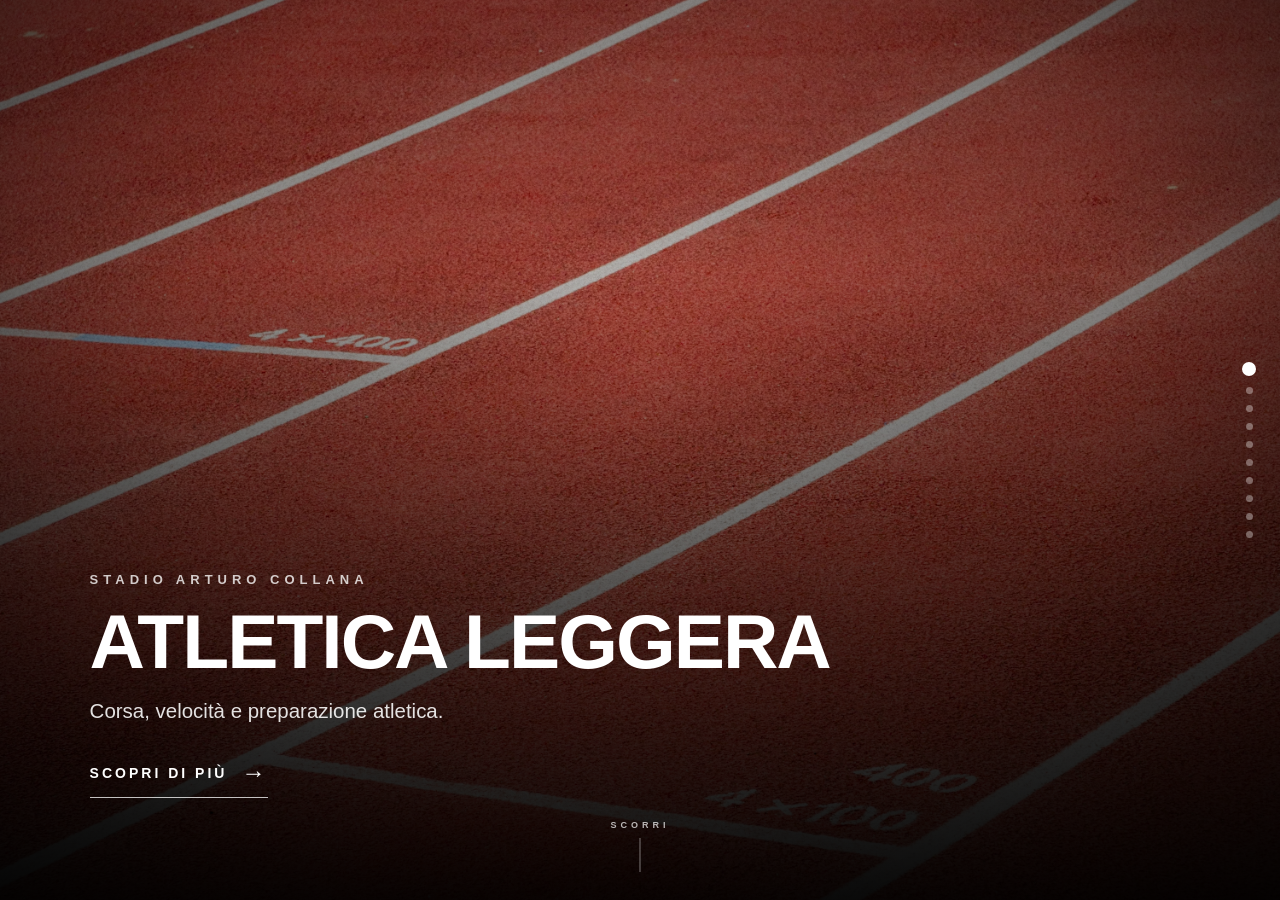
==== index.html @ 3fea7fca "Inserimento Corsi Arti Marziali" ====
<!DOCTYPE html>
<html lang="it">

<head>
    <meta charset="UTF-8">

    <meta name="viewport"
          content="width=device-width, initial-scale=1.0, viewport-fit=cover">

    <meta name="theme-color" content="#000000">

    <title>Stadio Arturo Collana — Attività Sportive</title>

    <link rel="stylesheet" href="style.css">
</head>

<body>

<main id="sports-container">

    <!-- =====================================================
         ATLETICA
         ===================================================== -->

    <section class="sport-section active" data-section="0">

        <div class="sport-bg atletica-bg"></div>
        <div class="overlay"></div>

        <div class="sport-content">

            <span class="eyebrow">
                STADIO ARTURO COLLANA
            </span>

            <h1>Atletica Leggera</h1>

            <p>
                Corsa, velocità e preparazione atletica.
            </p>

            <button class="discover-btn"
                    data-sport="atletica">
                Scopri di più
            </button>

        </div>

    </section>


    <!-- =====================================================
         TAEKWONDO
         ===================================================== -->

    <section class="sport-section" data-section="1">

        <div class="sport-bg taekwondo-bg"></div>
        <div class="overlay"></div>

        <div class="sport-content">

            <span class="eyebrow">
                STADIO ARTURO COLLANA
            </span>

            <h1>Taekwondo</h1>

            <p>
                Tecnica, disciplina e arti marziali olimpiche.
            </p>

            <button class="discover-btn"
                    data-sport="taekwondo">
                Scopri di più
            </button>

        </div>

    </section>


    <!-- =====================================================
         ARTI MARZIALI
         ===================================================== -->

    <section class="sport-section" data-section="2">

        <div class="sport-bg arti-bg"></div>
        <div class="overlay"></div>

        <div class="sport-content">

            <span class="eyebrow">
                STADIO ARTURO COLLANA
            </span>

            <h1>Arti Marziali</h1>

            <p>
                Ju Jutsu, Aikido, BJJ, Grappling, Baby Gym, Judo e Karate.
            </p>

            <button class="discover-btn"
                    data-sport="arti">
                Scopri di più
            </button>

        </div>

    </section>


    <!-- =====================================================
         KICKBOXING
         ===================================================== -->

    <section class="sport-section" data-section="3">

        <div class="sport-bg kickboxing-bg"></div>
        <div class="overlay"></div>

        <div class="sport-content">

            <span class="eyebrow">
                STADIO ARTURO COLLANA
            </span>

            <h1>Kickboxing</h1>

            <p>
                Tecnica, combattimento e preparazione.
            </p>

            <button class="discover-btn"
                    data-sport="kickboxing">
                Scopri di più
            </button>

        </div>

    </section>


    <!-- =====================================================
         MMA
         ===================================================== -->

    <section class="sport-section" data-section="4">

        <div class="sport-bg mma-bg"></div>
        <div class="overlay"></div>

        <div class="sport-content">

            <span class="eyebrow">
                STADIO ARTURO COLLANA
            </span>

            <h1>MMA</h1>

            <p>
                Mixed Martial Arts per cadetti, amatori e agonisti.
            </p>

            <button class="discover-btn"
                    data-sport="mma">
                Scopri di più
            </button>

        </div>

    </section>


    <!-- =====================================================
         PUGILATO
         ===================================================== -->

    <section class="sport-section" data-section="5">

        <div class="sport-bg pugilato-bg"></div>
        <div class="overlay"></div>

        <div class="sport-content">

            <span class="eyebrow">
                STADIO ARTURO COLLANA
            </span>

            <h1>Pugilato</h1>

            <p>
                Allenamento, tecnica e preparazione al combattimento.
            </p>

            <button class="discover-btn"
                    data-sport="pugilato">
                Scopri di più
            </button>

        </div>

    </section>


    <!-- =====================================================
         GINNASTICA
         ===================================================== -->

    <section class="sport-section" data-section="6">

        <div class="sport-bg ginnastica-bg"></div>
        <div class="overlay"></div>

        <div class="sport-content">

            <span class="eyebrow">
                STADIO ARTURO COLLANA
            </span>

            <h1>Ginnastica &amp; Acrobatica</h1>

            <p>
                Artistica, aerea, trampolino, acrobatica e posturale.
            </p>

            <button class="discover-btn"
                    data-sport="ginnastica">
                Scopri di più
            </button>

        </div>

    </section>


    <!-- =====================================================
         TENNISTAVOLO
         ===================================================== -->

    <section class="sport-section" data-section="7">

        <div class="sport-bg tennistavolo-bg"></div>
        <div class="overlay"></div>

        <div class="sport-content">

            <span class="eyebrow">
                STADIO ARTURO COLLANA
            </span>

            <h1>Tennistavolo</h1>

            <p>
                Attività per ragazzi, amatori e veterani.
            </p>

            <button class="discover-btn"
                    data-sport="tennistavolo">
                Scopri di più
            </button>

        </div>

    </section>


    <!-- =====================================================
         PISCINA
         ===================================================== -->

    <section class="sport-section" data-section="8">

        <div class="sport-bg piscina-bg"></div>
        <div class="overlay"></div>

        <div class="sport-content">

            <span class="eyebrow">
                STADIO ARTURO COLLANA
            </span>

            <h1>Piscina</h1>

            <p>
                Nuoto, acquagym, acquagol, pentathlon e triathlon.
            </p>

            <button class="discover-btn"
                    data-sport="piscina">
                Scopri di più
            </button>

        </div>

    </section>


    <!-- =====================================================
         DANZA
         ===================================================== -->

    <section class="sport-section" data-section="9">

        <div class="sport-bg danza-bg"></div>
        <div class="overlay"></div>

        <div class="sport-content">

            <span class="eyebrow">
                STADIO ARTURO COLLANA
            </span>

            <h1>Danza &amp; Pilates</h1>

            <p>
                Pilates, danza, balli di gruppo, caraibiche,
                tango e danza del ventre.
            </p>

            <button class="discover-btn"
                    data-sport="danza">
                Scopri di più
            </button>

        </div>

    </section>

</main>


<!-- =========================================================
     NAVIGAZIONE LATERALE
     ========================================================= -->

<nav class="dot-navigation"
     aria-label="Navigazione attività">

    <button class="nav-dot active" data-target="0"></button>
    <button class="nav-dot" data-target="1"></button>
    <button class="nav-dot" data-target="2"></button>
    <button class="nav-dot" data-target="3"></button>
    <button class="nav-dot" data-target="4"></button>
    <button class="nav-dot" data-target="5"></button>
    <button class="nav-dot" data-target="6"></button>
    <button class="nav-dot" data-target="7"></button>
    <button class="nav-dot" data-target="8"></button>
    <button class="nav-dot" data-target="9"></button>

</nav>


<!-- =========================================================
     INDICATORE SCORRIMENTO
     ========================================================= -->

<div class="scroll-hint">

    <span>SCORRI</span>

    <span class="scroll-line"></span>

</div>


<!-- =========================================================
     MODAL / PANNELLO DETTAGLI
     ========================================================= -->

<div class="details-modal"
     id="detailsModal"
     aria-hidden="true">

    <div class="details-backdrop"></div>

    <div class="details-panel">

        <button class="close-details"
                id="closeDetails"
                aria-label="Chiudi">
            ×
        </button>

        <div class="details-content"
             id="detailsContent">

        </div>

    </div>

</div>


<script src="script.js"></script>

</body>
</html>
---- style.css ----
/* =========================================================
   RESET
   ========================================================= */

* {
    margin: 0;
    padding: 0;
    box-sizing: border-box;
}

html,
body {
    width: 100%;
    height: 100%;
    background: #000;
}

body {
    overflow: hidden;

    color: #fff;

    font-family:
        Arial,
        Helvetica,
        sans-serif;
}


/* =========================================================
   CONTENITORE
   ========================================================= */

#sports-container {
    position: relative;

    width: 100%;
    height: 100vh;
    height: 100dvh;

    overflow: hidden;

    background: #000;
}


/* =========================================================
   SEZIONI
   ========================================================= */

.sport-section {
    position: absolute;

    inset: 0;

    width: 100%;
    height: 100%;

    display: flex;
    align-items: flex-end;

    overflow: hidden;

    background: #000;

    opacity: 0;
    visibility: hidden;

    transition:
        opacity 1.2s ease,
        visibility 1.2s ease;
}

.sport-section.active {
    opacity: 1;
    visibility: visible;

    z-index: 2;
}


/* =========================================================
   SFONDO
   ========================================================= */

.sport-bg {
    position: absolute;

    inset: 0;

    width: 100%;
    height: 100%;

    background-size: cover;
    background-position: center center;
    background-repeat: no-repeat;

    opacity: 0;

    filter:
        blur(18px)
        brightness(.65)
        contrast(1.12)
        saturate(.84);

    transform: scale(1.06);

    transition:
        opacity 1.2s ease,
        filter 1.2s ease,
        transform 1.2s ease;
}

.sport-section.active .sport-bg {
    opacity: 1;

    filter:
        blur(0)
        brightness(.82)
        contrast(1.12)
        saturate(.90);

    transform: scale(1);
}


/* =========================================================
   IMMAGINI
   ========================================================= */

.atletica-bg {
    background-image: url("atletica.jpg");
}

.taekwondo-bg {
    background-image: url("taekwondo.jpg");
}

.arti-bg {
    background-image: url("arti-marziale.jpg");
}

.kickboxing-bg {
    background-image: url("kickboxing.jpg");
}

.mma-bg {
    background-image: url("mma.jpg");
}

.pugilato-bg {
    background-image: url("pugilato.jpg");
}

.ginnastica-bg {
    background-image: url("ginnastica.jpg");
}

.tennistavolo-bg {
    background-image: url("tennistavolo.jpg");
}

.piscina-bg {
    background-image: url("piscina.jpg");
}

.danza-bg {
    background-image: url("danza.jpg");
}


/* =========================================================
   OVERLAY
   ========================================================= */

.overlay {
    position: absolute;

    inset: 0;

    z-index: 2;

    pointer-events: none;

    background:
        radial-gradient(
            circle at 50% 40%,
            rgba(0, 0, 0, .05) 0%,
            rgba(0, 0, 0, .30) 55%,
            rgba(0, 0, 0, .70) 100%
        ),

        linear-gradient(
            to top,
            rgba(0, 0, 0, .92) 0%,
            rgba(0, 0, 0, .55) 32%,
            rgba(0, 0, 0, .08) 70%,
            rgba(0, 0, 0, .20) 100%
        );
}


/* =========================================================
   CONTENUTO
   ========================================================= */

.sport-content {
    position: relative;

    z-index: 3;

    width: min(850px, 80%);

    margin-left: 7%;
    margin-bottom: 8%;

    opacity: 0;

    transform: translateY(35px);

    transition:
        opacity 1s ease .25s,
        transform 1s ease .25s;
}

.sport-section.active .sport-content {
    opacity: 1;

    transform: translateY(0);
}


/* =========================================================
   EYEBROW
   ========================================================= */

.eyebrow {
    display: block;

    margin-bottom: 18px;

    font-size: 13px;

    font-weight: 600;

    letter-spacing: 5px;

    color: rgba(255, 255, 255, .78);

    text-transform: uppercase;
}


/* =========================================================
   TITOLI
   ========================================================= */

.sport-content h1 {
    margin-bottom: 18px;

    font-size: clamp(48px, 6vw, 92px);

    line-height: .95;

    font-weight: 700;

    letter-spacing: -2px;

    color: #fff;

    text-transform: uppercase;
}


/* =========================================================
   DESCRIZIONE
   ========================================================= */

.sport-content p {
    max-width: 650px;

    margin-bottom: 32px;

    font-size: clamp(17px, 1.6vw, 23px);

    line-height: 1.5;

    color: rgba(255, 255, 255, .88);
}


/* =========================================================
   BOTTONE
   ========================================================= */

.discover-btn {
    display: inline-flex;

    align-items: center;

    gap: 14px;

    padding: 0 0 10px;

    border: none;

    border-bottom: 1px solid rgba(255, 255, 255, .75);

    background: transparent;

    color: #fff;

    font-family: inherit;

    font-size: 14px;

    font-weight: 700;

    letter-spacing: 3px;

    text-transform: uppercase;

    cursor: pointer;

    transition:
        gap .3s ease,
        border-color .3s ease;
}

.discover-btn::after {
    content: "→";

    font-size: 24px;

    font-weight: 300;

    transition: transform .3s ease;
}

.discover-btn:hover {
    gap: 22px;

    border-color: #fff;
}

.discover-btn:hover::after {
    transform: translateX(4px);
}


/* =========================================================
   NAVIGAZIONE
   ========================================================= */

.dot-navigation {
    position: fixed;

    top: 50%;
    right: 24px;

    transform: translateY(-50%);

    z-index: 20;

    display: flex;

    flex-direction: column;

    align-items: center;

    gap: 11px;
}

.nav-dot {
    width: 7px;
    height: 7px;

    padding: 0;

    border: none;

    border-radius: 50%;

    background: rgba(255, 255, 255, .35);

    cursor: pointer;

    transition:
        width .3s ease,
        height .3s ease,
        background .3s ease;
}

.nav-dot.active {
    width: 14px;
    height: 14px;

    background: #fff;
}


/* =========================================================
   SCROLL HINT
   ========================================================= */

.scroll-hint {
    position: fixed;

    left: 50%;
    bottom: 28px;

    transform: translateX(-50%);

    z-index: 20;

    display: flex;

    flex-direction: column;

    align-items: center;

    gap: 8px;

    pointer-events: none;

    opacity: .7;
}

.scroll-hint span:first-child {
    font-size: 9px;

    font-weight: 600;

    letter-spacing: 4px;
}

.scroll-line {
    width: 1px;
    height: 34px;

    background: rgba(255, 255, 255, .65);

    animation: scrollPulse 2s ease-in-out infinite;
}

@keyframes scrollPulse {

    0%,
    100% {
        opacity: .3;
        transform: scaleY(.7);
    }

    50% {
        opacity: 1;
        transform: scaleY(1);
    }
}


/* =========================================================
   MODAL DETTAGLI
   ========================================================= */

.details-modal {
    position: fixed;

    inset: 0;

    z-index: 100;

    display: flex;

    align-items: flex-end;

    justify-content: center;

    visibility: hidden;

    pointer-events: none;
}

.details-modal.open {
    visibility: visible;

    pointer-events: auto;
}


/* Sfondo dietro al pannello */

.details-backdrop {
    position: absolute;

    inset: 0;

    background: rgba(0, 0, 0, .68);

    opacity: 0;

    transition: opacity .45s ease;
}

.details-modal.open .details-backdrop {
    opacity: 1;
}


/* =========================================================
   PANNELLO
   ========================================================= */

.details-panel {
    position: relative;

    z-index: 2;

    width: min(900px, 100%);

    max-height: 88vh;
    max-height: 88dvh;

    overflow: hidden;

    padding: 55px 60px 45px;

    border-radius: 24px 24px 0 0;

    background:
        linear-gradient(
            135deg,
            rgba(25, 25, 25, .97),
            rgba(8, 8, 8, .98)
        );

    box-shadow:
        0 -20px 80px rgba(0, 0, 0, .65);

    transform: translateY(100%);

    transition:
        transform .55s cubic-bezier(.22, 1, .36, 1);
}

.details-modal.open .details-panel {
    transform: translateY(0);
}


/* =========================================================
   CHIUSURA
   ========================================================= */

.close-details {
    position: absolute;

    top: 18px;
    right: 25px;

    width: 42px;
    height: 42px;

    border: none;

    border-radius: 50%;

    background: rgba(255, 255, 255, .08);

    color: #fff;

    font-size: 30px;

    font-weight: 200;

    line-height: 1;

    cursor: pointer;

    transition:
        background .25s ease,
        transform .25s ease;
}

.close-details:hover {
    background: rgba(255, 255, 255, .16);

    transform: rotate(90deg);
}


/* =========================================================
   CONTEÚDO DO MODAL
   ========================================================= */

.details-content {
    max-height: calc(88vh - 100px);
    max-height: calc(88dvh - 100px);

    overflow-y: auto;

    padding-right: 12px;

    scrollbar-width: thin;

    scrollbar-color:
        rgba(255, 255, 255, .35)
        transparent;
}


/* Titolo società */

.details-content .company-name {
    margin-bottom: 8px;

    font-size: 13px;

    font-weight: 600;

    letter-spacing: 4px;

    color: rgba(255, 255, 255, .55);

    text-transform: uppercase;
}


/* Titolo attività */

.details-content .details-title {
    margin-bottom: 35px;

    font-size: clamp(36px, 5vw, 60px);

    line-height: 1;

    text-transform: uppercase;
}


/* =========================================================
   SINGOLO CORSO
   ========================================================= */

.course {
    padding: 25px 0;

    border-top: 1px solid rgba(255, 255, 255, .12);
}

.course:first-of-type {
    border-top: none;
}

.course h3 {
    margin-bottom: 15px;

    font-size: 21px;

    letter-spacing: 1px;

    text-transform: uppercase;
}

.course p {
    margin: 6px 0;

    font-size: 15px;

    line-height: 1.5;

    color: rgba(255, 255, 255, .72);
}

.course strong {
    color: #fff;
}


/* =========================================================
   CONTATTI
   ========================================================= */

.contact {
    margin-top: 12px;
}

.contact a {
    color: #fff;

    text-decoration: none;

    font-weight: 600;
}

.contact a:hover {
    text-decoration: underline;
}


/* =========================================================
   NOTE
   ========================================================= */

.details-note {
    margin-top: 25px;

    padding: 20px;

    border-radius: 12px;

    background: rgba(255, 255, 255, .055);

    color: rgba(255, 255, 255, .75);

    font-size: 14px;

    line-height: 1.6;
}

.details-note strong {
    display: block;

    margin-bottom: 5px;

    color: #fff;

    text-transform: uppercase;

    letter-spacing: 1px;
}


/* =========================================================
   MOBILE
   ========================================================= */

@media (max-width: 768px) {

    .sport-bg {
        background-size: cover;

        transform: scale(1.08);
    }

    .sport-section.active .sport-bg {
        transform: scale(1.02);
    }


    /* Inquadrature personalizzate */

    .kickboxing-bg {
        background-position: 25% center;
    }

    .tennistavolo-bg {
        background-position: 35% center;
    }

    .danza-bg {
        background-position: 35% center;
    }

    .mma-bg {
        background-position: center center;
    }


    /* Contenuto */

    .sport-content {
        width: calc(100% - 80px);

        margin-left: 40px;

        margin-bottom: 95px;
    }

    .eyebrow {
        margin-bottom: 14px;

        font-size: 10px;

        letter-spacing: 3px;
    }

    .sport-content h1 {
        margin-bottom: 14px;

        font-size: clamp(42px, 12vw, 64px);

        letter-spacing: -1px;
    }

    .sport-content p {
        margin-bottom: 25px;

        font-size: 16px;
    }


    /* Navigazione */

    .dot-navigation {
        right: 13px;

        gap: 9px;
    }

    .nav-dot {
        width: 6px;
        height: 6px;
    }

    .nav-dot.active {
        width: 13px;
        height: 13px;
    }


    /* Modal */

    .details-panel {
        width: 100%;

        max-height: 92vh;
        max-height: 92dvh;

        padding:
            55px
            25px
            30px;

        border-radius: 22px 22px 0 0;
    }

    .details-content {
        max-height: calc(92vh - 80px);
        max-height: calc(92dvh - 80px);

        padding-right: 5px;
    }

    .details-content .details-title {
        margin-bottom: 25px;

        font-size: 40px;
    }

    .course {
        padding: 22px 0;
    }

    .course h3 {
        font-size: 18px;
    }

    .course p {
        font-size: 14px;
    }

    .close-details {
        top: 12px;
        right: 15px;
    }

    .scroll-hint {
        bottom: 25px;
    }
}


/* =========================================================
   SMARTPHONE PICCOLI
   ========================================================= */

@media (max-width: 390px) {

    .sport-content {
        width: calc(100% - 65px);

        margin-left: 32px;

        margin-bottom: 85px;
    }

    .sport-content h1 {
        font-size: 40px;
    }

    .sport-content p {
        font-size: 15px;
    }

    .eyebrow {
        font-size: 9px;

        letter-spacing: 2.5px;
    }
}


/* =========================================================
   RIDOTTA ANIMAZIONE
   ========================================================= */

@media (prefers-reduced-motion: reduce) {

    *,
    *::before,
    *::after {
        transition-duration: .01ms !important;

        animation-duration: .01ms !important;
    }
}
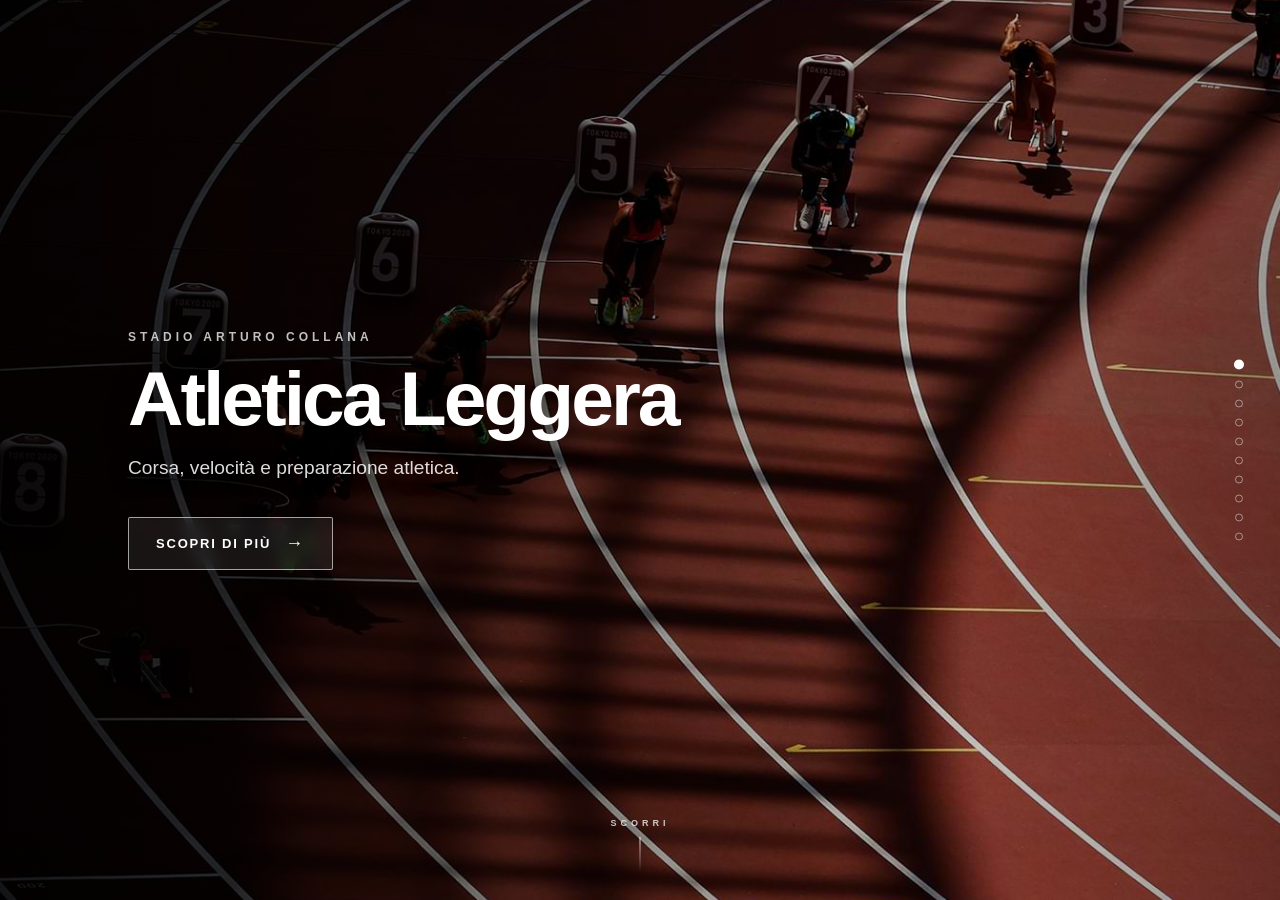
==== commit 6e8b0739: "Modifiche posizionamento foto style.css, modifiche costi e info corsi, modifiche tecniche" ====
--- a/index.html
+++ b/index.html
@@ -18,309 +18,349 @@
 
 <main id="sports-container">
 
-    <!-- =====================================================
-         ATLETICA
-         ===================================================== -->
-
+    <!-- =========================================================
+         1. ATLETICA LEGGERA
+    ========================================================== -->
     <section class="sport-section active" data-section="0">
 
         <div class="sport-bg atletica-bg"></div>
-        <div class="overlay"></div>
-
-        <div class="sport-content">
-
-            <span class="eyebrow">
-                STADIO ARTURO COLLANA
-            </span>
-
-            <h1>Atletica Leggera</h1>
+
+        <div class="overlay"></div>
+
+        <div class="sport-content">
+
+            <span class="eyebrow">
+                STADIO ARTURO COLLANA
+            </span>
+
+            <h1>
+                Atletica Leggera
+            </h1>
 
             <p>
                 Corsa, velocità e preparazione atletica.
             </p>
 
-            <button class="discover-btn"
-                    data-sport="atletica">
-                Scopri di più
-            </button>
-
-        </div>
-
-    </section>
-
-
-    <!-- =====================================================
-         TAEKWONDO
-         ===================================================== -->
-
+            <button
+                class="discover-btn"
+                data-sport="atletica"
+                type="button">
+                Scopri di più
+            </button>
+
+        </div>
+
+    </section>
+
+
+    <!-- =========================================================
+         2. TAEKWONDO
+    ========================================================== -->
     <section class="sport-section" data-section="1">
 
         <div class="sport-bg taekwondo-bg"></div>
-        <div class="overlay"></div>
-
-        <div class="sport-content">
-
-            <span class="eyebrow">
-                STADIO ARTURO COLLANA
-            </span>
-
-            <h1>Taekwondo</h1>
+
+        <div class="overlay"></div>
+
+        <div class="sport-content">
+
+            <span class="eyebrow">
+                STADIO ARTURO COLLANA
+            </span>
+
+            <h1>
+                Taekwondo
+            </h1>
 
             <p>
                 Tecnica, disciplina e arti marziali olimpiche.
             </p>
 
-            <button class="discover-btn"
-                    data-sport="taekwondo">
-                Scopri di più
-            </button>
-
-        </div>
-
-    </section>
-
-
-    <!-- =====================================================
-         ARTI MARZIALI
-         ===================================================== -->
-
+            <button
+                class="discover-btn"
+                data-sport="taekwondo"
+                type="button">
+                Scopri di più
+            </button>
+
+        </div>
+
+    </section>
+
+
+    <!-- =========================================================
+         3. ARTI MARZIALI
+    ========================================================== -->
     <section class="sport-section" data-section="2">
 
         <div class="sport-bg arti-bg"></div>
-        <div class="overlay"></div>
-
-        <div class="sport-content">
-
-            <span class="eyebrow">
-                STADIO ARTURO COLLANA
-            </span>
-
-            <h1>Arti Marziali</h1>
-
-            <p>
-                Ju Jutsu, Aikido, BJJ, Grappling, Baby Gym, Judo e Karate.
-            </p>
-
-            <button class="discover-btn"
-                    data-sport="arti">
-                Scopri di più
-            </button>
-
-        </div>
-
-    </section>
-
-
-    <!-- =====================================================
-         KICKBOXING
-         ===================================================== -->
-
+
+        <div class="overlay"></div>
+
+        <div class="sport-content">
+
+            <span class="eyebrow">
+                STADIO ARTURO COLLANA
+            </span>
+
+            <h1>
+                Arti Marziali
+            </h1>
+
+            <p>
+                Jiu Jitsu, Aikido, BJJ, Grappling, Baby Gym, Judo e Karate.
+            </p>
+
+            <button
+                class="discover-btn"
+                data-sport="arti"
+                type="button">
+                Scopri di più
+            </button>
+
+        </div>
+
+    </section>
+
+
+    <!-- =========================================================
+         4. KICKBOXING
+    ========================================================== -->
     <section class="sport-section" data-section="3">
 
         <div class="sport-bg kickboxing-bg"></div>
-        <div class="overlay"></div>
-
-        <div class="sport-content">
-
-            <span class="eyebrow">
-                STADIO ARTURO COLLANA
-            </span>
-
-            <h1>Kickboxing</h1>
+
+        <div class="overlay"></div>
+
+        <div class="sport-content">
+
+            <span class="eyebrow">
+                STADIO ARTURO COLLANA
+            </span>
+
+            <h1>
+                Kickboxing
+            </h1>
 
             <p>
                 Tecnica, combattimento e preparazione.
             </p>
 
-            <button class="discover-btn"
-                    data-sport="kickboxing">
-                Scopri di più
-            </button>
-
-        </div>
-
-    </section>
-
-
-    <!-- =====================================================
-         MMA
-         ===================================================== -->
-
+            <button
+                class="discover-btn"
+                data-sport="kickboxing"
+                type="button">
+                Scopri di più
+            </button>
+
+        </div>
+
+    </section>
+
+
+    <!-- =========================================================
+         5. MMA
+    ========================================================== -->
     <section class="sport-section" data-section="4">
 
         <div class="sport-bg mma-bg"></div>
-        <div class="overlay"></div>
-
-        <div class="sport-content">
-
-            <span class="eyebrow">
-                STADIO ARTURO COLLANA
-            </span>
-
-            <h1>MMA</h1>
+
+        <div class="overlay"></div>
+
+        <div class="sport-content">
+
+            <span class="eyebrow">
+                STADIO ARTURO COLLANA
+            </span>
+
+            <h1>
+                MMA
+            </h1>
 
             <p>
                 Mixed Martial Arts per cadetti, amatori e agonisti.
             </p>
 
-            <button class="discover-btn"
-                    data-sport="mma">
-                Scopri di più
-            </button>
-
-        </div>
-
-    </section>
-
-
-    <!-- =====================================================
-         PUGILATO
-         ===================================================== -->
-
+            <button
+                class="discover-btn"
+                data-sport="mma"
+                type="button">
+                Scopri di più
+            </button>
+
+        </div>
+
+    </section>
+
+
+    <!-- =========================================================
+         6. PUGILATO
+    ========================================================== -->
     <section class="sport-section" data-section="5">
 
         <div class="sport-bg pugilato-bg"></div>
-        <div class="overlay"></div>
-
-        <div class="sport-content">
-
-            <span class="eyebrow">
-                STADIO ARTURO COLLANA
-            </span>
-
-            <h1>Pugilato</h1>
+
+        <div class="overlay"></div>
+
+        <div class="sport-content">
+
+            <span class="eyebrow">
+                STADIO ARTURO COLLANA
+            </span>
+
+            <h1>
+                Pugilato
+            </h1>
 
             <p>
                 Allenamento, tecnica e preparazione al combattimento.
             </p>
 
-            <button class="discover-btn"
-                    data-sport="pugilato">
-                Scopri di più
-            </button>
-
-        </div>
-
-    </section>
-
-
-    <!-- =====================================================
-         GINNASTICA
-         ===================================================== -->
-
+            <button
+                class="discover-btn"
+                data-sport="pugilato"
+                type="button">
+                Scopri di più
+            </button>
+
+        </div>
+
+    </section>
+
+
+    <!-- =========================================================
+         7. GINNASTICA & ACROBATICA
+    ========================================================== -->
     <section class="sport-section" data-section="6">
 
         <div class="sport-bg ginnastica-bg"></div>
-        <div class="overlay"></div>
-
-        <div class="sport-content">
-
-            <span class="eyebrow">
-                STADIO ARTURO COLLANA
-            </span>
-
-            <h1>Ginnastica &amp; Acrobatica</h1>
+
+        <div class="overlay"></div>
+
+        <div class="sport-content">
+
+            <span class="eyebrow">
+                STADIO ARTURO COLLANA
+            </span>
+
+            <h1>
+                Ginnastica &amp; Acrobatica
+            </h1>
 
             <p>
                 Artistica, aerea, trampolino, acrobatica e posturale.
             </p>
 
-            <button class="discover-btn"
-                    data-sport="ginnastica">
-                Scopri di più
-            </button>
-
-        </div>
-
-    </section>
-
-
-    <!-- =====================================================
-         TENNISTAVOLO
-         ===================================================== -->
-
+            <button
+                class="discover-btn"
+                data-sport="ginnastica"
+                type="button">
+                Scopri di più
+            </button>
+
+        </div>
+
+    </section>
+
+
+    <!-- =========================================================
+         8. TENNISTAVOLO
+    ========================================================== -->
     <section class="sport-section" data-section="7">
 
         <div class="sport-bg tennistavolo-bg"></div>
-        <div class="overlay"></div>
-
-        <div class="sport-content">
-
-            <span class="eyebrow">
-                STADIO ARTURO COLLANA
-            </span>
-
-            <h1>Tennistavolo</h1>
+
+        <div class="overlay"></div>
+
+        <div class="sport-content">
+
+            <span class="eyebrow">
+                STADIO ARTURO COLLANA
+            </span>
+
+            <h1>
+                Tennistavolo
+            </h1>
 
             <p>
                 Attività per ragazzi, amatori e veterani.
             </p>
 
-            <button class="discover-btn"
-                    data-sport="tennistavolo">
-                Scopri di più
-            </button>
-
-        </div>
-
-    </section>
-
-
-    <!-- =====================================================
-         PISCINA
-         ===================================================== -->
-
+            <button
+                class="discover-btn"
+                data-sport="tennistavolo"
+                type="button">
+                Scopri di più
+            </button>
+
+        </div>
+
+    </section>
+
+
+    <!-- =========================================================
+         9. PISCINA
+    ========================================================== -->
     <section class="sport-section" data-section="8">
 
         <div class="sport-bg piscina-bg"></div>
-        <div class="overlay"></div>
-
-        <div class="sport-content">
-
-            <span class="eyebrow">
-                STADIO ARTURO COLLANA
-            </span>
-
-            <h1>Piscina</h1>
+
+        <div class="overlay"></div>
+
+        <div class="sport-content">
+
+            <span class="eyebrow">
+                STADIO ARTURO COLLANA
+            </span>
+
+            <h1>
+                Piscina
+            </h1>
 
             <p>
                 Nuoto, acquagym, acquagol, pentathlon e triathlon.
             </p>
 
-            <button class="discover-btn"
-                    data-sport="piscina">
-                Scopri di più
-            </button>
-
-        </div>
-
-    </section>
-
-
-    <!-- =====================================================
-         DANZA
-         ===================================================== -->
-
+            <button
+                class="discover-btn"
+                data-sport="piscina"
+                type="button">
+                Scopri di più
+            </button>
+
+        </div>
+
+    </section>
+
+
+    <!-- =========================================================
+         10. DANZA & PILATES
+    ========================================================== -->
     <section class="sport-section" data-section="9">
 
         <div class="sport-bg danza-bg"></div>
-        <div class="overlay"></div>
-
-        <div class="sport-content">
-
-            <span class="eyebrow">
-                STADIO ARTURO COLLANA
-            </span>
-
-            <h1>Danza &amp; Pilates</h1>
+
+        <div class="overlay"></div>
+
+        <div class="sport-content">
+
+            <span class="eyebrow">
+                STADIO ARTURO COLLANA
+            </span>
+
+            <h1>
+                Danza &amp; Pilates
+            </h1>
 
             <p>
                 Pilates, danza, balli di gruppo, caraibiche,
                 tango e danza del ventre.
             </p>
 
-            <button class="discover-btn"
-                    data-sport="danza">
+            <button
+                class="discover-btn"
+                data-sport="danza"
+                type="button">
                 Scopri di più
             </button>
 
@@ -331,69 +371,105 @@
 </main>
 
 
-<!-- =========================================================
+<!-- =============================================================
      NAVIGAZIONE LATERALE
-     ========================================================= -->
-
-<nav class="dot-navigation"
-     aria-label="Navigazione attività">
-
-    <button class="nav-dot active" data-target="0"></button>
-    <button class="nav-dot" data-target="1"></button>
-    <button class="nav-dot" data-target="2"></button>
-    <button class="nav-dot" data-target="3"></button>
-    <button class="nav-dot" data-target="4"></button>
-    <button class="nav-dot" data-target="5"></button>
-    <button class="nav-dot" data-target="6"></button>
-    <button class="nav-dot" data-target="7"></button>
-    <button class="nav-dot" data-target="8"></button>
-    <button class="nav-dot" data-target="9"></button>
+============================================================== -->
+<nav
+    class="dot-navigation"
+    aria-label="Navigazione attività">
+
+    <button
+        class="nav-dot active"
+        data-target="0"
+        aria-label="Atletica"
+        type="button">
+    </button>
+
+    <button
+        class="nav-dot"
+        data-target="1"
+        aria-label="Taekwondo"
+        type="button">
+    </button>
+
+    <button
+        class="nav-dot"
+        data-target="2"
+        aria-label="Arti Marziali"
+        type="button">
+    </button>
+
+    <button
+        class="nav-dot"
+        data-target="3"
+        aria-label="Kickboxing"
+        type="button">
+    </button>
+
+    <button
+        class="nav-dot"
+        data-target="4"
+        aria-label="MMA"
+        type="button">
+    </button>
+
+    <button
+        class="nav-dot"
+        data-target="5"
+        aria-label="Pugilato"
+        type="button">
+    </button>
+
+    <button
+        class="nav-dot"
+        data-target="6"
+        aria-label="Ginnastica"
+        type="button">
+    </button>
+
+    <button
+        class="nav-dot"
+        data-target="7"
+        aria-label="Tennistavolo"
+        type="button">
+    </button>
+
+    <button
+        class="nav-dot"
+        data-target="8"
+        aria-label="Piscina"
+        type="button">
+    </button>
+
+    <button
+        class="nav-dot"
+        data-target="9"
+        aria-label="Danza"
+        type="button">
+    </button>
 
 </nav>
 
 
-<!-- =========================================================
-     INDICATORE SCORRIMENTO
-     ========================================================= -->
-
+<!-- =============================================================
+     INDICATORE DI SCORRIMENTO
+============================================================== -->
 <div class="scroll-hint">
 
-    <span>SCORRI</span>
+    <span>
+        SCORRI
+    </span>
 
     <span class="scroll-line"></span>
 
 </div>
 
 
-<!-- =========================================================
-     MODAL / PANNELLO DETTAGLI
-     ========================================================= -->
-
-<div class="details-modal"
-     id="detailsModal"
-     aria-hidden="true">
-
-    <div class="details-backdrop"></div>
-
-    <div class="details-panel">
-
-        <button class="close-details"
-                id="closeDetails"
-                aria-label="Chiudi">
-            ×
-        </button>
-
-        <div class="details-content"
-             id="detailsContent">
-
-        </div>
-
-    </div>
-
-</div>
-
-
+<!-- =============================================================
+     JAVASCRIPT
+============================================================== -->
 <script src="script.js"></script>
 
 </body>
-</html>+</html>
+
--- a/style.css
+++ b/style.css
@@ -1,6 +1,12 @@
+/* =========================================================
+   STADIO ARTURO COLLANA
+   HOMEPAGE — STYLE.CSS
+========================================================= */
+
+
 /* =========================================================
    RESET
-   ========================================================= */
+========================================================= */
 
 * {
     margin: 0;
@@ -8,125 +14,95 @@
     box-sizing: border-box;
 }
 
-html,
+html {
+    width: 100%;
+    height: 100%;
+    scroll-behavior: smooth;
+}
+
 body {
     width: 100%;
     height: 100%;
+    overflow: hidden;
     background: #000;
-}
-
-body {
-    overflow: hidden;
-
     color: #fff;
-
-    font-family:
-        Arial,
-        Helvetica,
-        sans-serif;
-}
-
-
-/* =========================================================
-   CONTENITORE
-   ========================================================= */
+    font-family: Arial, Helvetica, sans-serif;
+}
+
+
+/* =========================================================
+   CONTENITORE PRINCIPALE
+========================================================= */
 
 #sports-container {
     position: relative;
-
     width: 100%;
     height: 100vh;
     height: 100dvh;
-
     overflow: hidden;
-
-    background: #000;
-}
-
-
-/* =========================================================
-   SEZIONI
-   ========================================================= */
+}
+
+
+/* =========================================================
+   SEZIONI SPORTIVE
+========================================================= */
 
 .sport-section {
     position: absolute;
-
     inset: 0;
 
     width: 100%;
     height: 100%;
 
-    display: flex;
-    align-items: flex-end;
-
     overflow: hidden;
-
-    background: #000;
 
     opacity: 0;
     visibility: hidden;
 
     transition:
-        opacity 1.2s ease,
-        visibility 1.2s ease;
+        opacity 0.8s ease,
+        visibility 0.8s ease;
+
+    z-index: 1;
 }
 
 .sport-section.active {
     opacity: 1;
     visibility: visible;
-
     z-index: 2;
 }
 
 
 /* =========================================================
    SFONDO
-   ========================================================= */
+========================================================= */
 
 .sport-bg {
     position: absolute;
-
-    inset: 0;
-
-    width: 100%;
-    height: 100%;
-
+    inset: -4%;
+
+    width: 108%;
+    height: 108%;
+
+    background-position: center;
+    background-repeat: no-repeat;
     background-size: cover;
-    background-position: center center;
-    background-repeat: no-repeat;
-
-    opacity: 0;
-
-    filter:
-        blur(18px)
-        brightness(.65)
-        contrast(1.12)
-        saturate(.84);
-
+
+    transform: scale(1.03);
+
+    transition:
+        transform 1.2s ease,
+        filter 1.2s ease;
+}
+
+.sport-section.active .sport-bg {
     transform: scale(1.06);
-
-    transition:
-        opacity 1.2s ease,
-        filter 1.2s ease,
-        transform 1.2s ease;
-}
-
-.sport-section.active .sport-bg {
-    opacity: 1;
-
-    filter:
-        blur(0)
-        brightness(.82)
-        contrast(1.12)
-        saturate(.90);
-
-    transform: scale(1);
-}
-
-
-/* =========================================================
-   IMMAGINI
-   ========================================================= */
+}
+
+
+/* =========================================================
+   IMMAGINI ATTIVITÀ
+========================================================= */
 
 .atletica-bg {
     background-image: url("atletica.jpg");
@@ -170,238 +146,315 @@
 
 
 /* =========================================================
+   INQUADRATURE PERSONALIZZATE — DESKTOP
+   Le immagini riempiono completamente lo schermo senza
+   risultare troppo piccole, mantenendo l'inquadratura.
+========================================================= */
+
+@media (min-width: 901px) {
+
+    .taekwondo-bg,
+    .kickboxing-bg,
+    .mma-bg,
+    .pugilato-bg,
+    .danza-bg {
+        inset: -1.5%;
+        width: 103%;
+        height: 103%;
+        background-size: cover;
+        transform: scale(1.01);
+    }
+
+    .sport-section.active .taekwondo-bg,
+    .sport-section.active .kickboxing-bg,
+    .sport-section.active .mma-bg,
+    .sport-section.active .pugilato-bg,
+    .sport-section.active .danza-bg {
+        transform: scale(1.025);
+    }
+
+    .taekwondo-bg {
+        background-position: 66% center;
+    }
+
+    .kickboxing-bg {
+        background-position: 50% 18%;
+    }
+
+    .mma-bg {
+        background-position: center 12%;
+    }
+
+    .pugilato-bg {
+        background-position: 60% 18%;
+    }
+
+    .danza-bg {
+        background-position: 48% 15%;
+    }
+
+    .tennistavolo-bg {
+        background-position: center 15%;
+    }
+}
+
+
+/* =========================================================
    OVERLAY
-   ========================================================= */
+========================================================= */
 
 .overlay {
     position: absolute;
-
     inset: 0;
 
+    background:
+        linear-gradient(
+            90deg,
+            rgba(0, 0, 0, 0.78) 0%,
+            rgba(0, 0, 0, 0.48) 38%,
+            rgba(0, 0, 0, 0.18) 72%,
+            rgba(0, 0, 0, 0.38) 100%
+        );
+
     z-index: 2;
-
-    pointer-events: none;
-
-    background:
-        radial-gradient(
-            circle at 50% 40%,
-            rgba(0, 0, 0, .05) 0%,
-            rgba(0, 0, 0, .30) 55%,
-            rgba(0, 0, 0, .70) 100%
-        ),
-
-        linear-gradient(
-            to top,
-            rgba(0, 0, 0, .92) 0%,
-            rgba(0, 0, 0, .55) 32%,
-            rgba(0, 0, 0, .08) 70%,
-            rgba(0, 0, 0, .20) 100%
-        );
 }
 
 
 /* =========================================================
    CONTENUTO
-   ========================================================= */
+========================================================= */
 
 .sport-content {
     position: relative;
 
     z-index: 3;
 
-    width: min(850px, 80%);
-
-    margin-left: 7%;
-    margin-bottom: 8%;
-
+    width: min(760px, 88%);
+    min-height: 100%;
+
+    display: flex;
+    flex-direction: column;
+    justify-content: center;
+    align-items: flex-start;
+
+    padding-left: 9vw;
+    padding-right: 20px;
+
+    transform: translateY(25px);
     opacity: 0;
 
-    transform: translateY(35px);
-
     transition:
-        opacity 1s ease .25s,
-        transform 1s ease .25s;
+        opacity 0.8s ease 0.15s,
+        transform 0.9s cubic-bezier(0.22, 1, 0.36, 1) 0.15s;
 }
 
 .sport-section.active .sport-content {
     opacity: 1;
-
     transform: translateY(0);
 }
 
 
 /* =========================================================
    EYEBROW
-   ========================================================= */
+========================================================= */
 
 .eyebrow {
-    display: block;
+    display: inline-block;
 
     margin-bottom: 18px;
 
+    font-size: 12px;
+    font-weight: 700;
+    letter-spacing: 4px;
+
+    color: rgba(255, 255, 255, 0.75);
+}
+
+
+/* =========================================================
+   TITOLI
+========================================================= */
+
+.sport-content h1 {
+    max-width: 850px;
+
+    margin-bottom: 18px;
+
+    font-size: clamp(42px, 6vw, 92px);
+    line-height: 0.95;
+
+    font-weight: 800;
+    letter-spacing: -3px;
+
+    text-shadow:
+        0 8px 30px rgba(0, 0, 0, 0.45);
+}
+
+
+/* =========================================================
+   DESCRIZIONE
+========================================================= */
+
+.sport-content p {
+    max-width: 620px;
+
+    margin-bottom: 34px;
+
+    font-size: clamp(16px, 1.5vw, 21px);
+    line-height: 1.55;
+
+    color: rgba(255, 255, 255, 0.86);
+
+    text-shadow:
+        0 4px 20px rgba(0, 0, 0, 0.6);
+}
+
+
+/* =========================================================
+   BOTTONE SCOPRI DI PIÙ
+========================================================= */
+
+.discover-btn {
+    position: relative;
+
+    display: inline-flex;
+    align-items: center;
+    justify-content: center;
+
+    min-width: 180px;
+    min-height: 52px;
+
+    padding: 15px 27px;
+
+    border: 1px solid rgba(255, 255, 255, 0.6);
+    border-radius: 2px;
+
+    background: rgba(255, 255, 255, 0.08);
+    color: #fff;
+
+    font-family: inherit;
     font-size: 13px;
-
-    font-weight: 600;
-
-    letter-spacing: 5px;
-
-    color: rgba(255, 255, 255, .78);
-
+    font-weight: 700;
+    letter-spacing: 1.8px;
     text-transform: uppercase;
-}
-
-
-/* =========================================================
-   TITOLI
-   ========================================================= */
-
-.sport-content h1 {
-    margin-bottom: 18px;
-
-    font-size: clamp(48px, 6vw, 92px);
-
-    line-height: .95;
-
-    font-weight: 700;
-
-    letter-spacing: -2px;
-
-    color: #fff;
-
-    text-transform: uppercase;
-}
-
-
-/* =========================================================
-   DESCRIZIONE
-   ========================================================= */
-
-.sport-content p {
-    max-width: 650px;
-
-    margin-bottom: 32px;
-
-    font-size: clamp(17px, 1.6vw, 23px);
-
-    line-height: 1.5;
-
-    color: rgba(255, 255, 255, .88);
-}
-
-
-/* =========================================================
-   BOTTONE
-   ========================================================= */
-
-.discover-btn {
-    display: inline-flex;
-
-    align-items: center;
-
-    gap: 14px;
-
-    padding: 0 0 10px;
-
-    border: none;
-
-    border-bottom: 1px solid rgba(255, 255, 255, .75);
-
-    background: transparent;
-
-    color: #fff;
-
-    font-family: inherit;
-
-    font-size: 14px;
-
-    font-weight: 700;
-
-    letter-spacing: 3px;
-
-    text-transform: uppercase;
 
     cursor: pointer;
 
+    backdrop-filter: blur(8px);
+    -webkit-backdrop-filter: blur(8px);
+
     transition:
-        gap .3s ease,
-        border-color .3s ease;
+        background 0.3s ease,
+        color 0.3s ease,
+        border-color 0.3s ease,
+        transform 0.3s ease,
+        box-shadow 0.3s ease;
 }
 
 .discover-btn::after {
     content: "→";
 
-    font-size: 24px;
-
-    font-weight: 300;
-
-    transition: transform .3s ease;
+    margin-left: 14px;
+
+    font-size: 18px;
+
+    transition:
+        transform 0.3s ease;
 }
 
 .discover-btn:hover {
-    gap: 22px;
+    background: #fff;
+    color: #000;
 
     border-color: #fff;
+
+    transform: translateY(-3px);
+
+    box-shadow:
+        0 15px 35px rgba(0, 0, 0, 0.25);
 }
 
 .discover-btn:hover::after {
-    transform: translateX(4px);
-}
-
-
-/* =========================================================
-   NAVIGAZIONE
-   ========================================================= */
+    transform: translateX(5px);
+}
+
+.discover-btn:active {
+    transform: translateY(0);
+}
+
+.discover-btn:focus-visible {
+    outline: 2px solid #fff;
+    outline-offset: 5px;
+}
+
+
+/* =========================================================
+   NAVIGAZIONE A PALLINI
+========================================================= */
 
 .dot-navigation {
     position: fixed;
 
     top: 50%;
-    right: 24px;
+    right: 28px;
+
+    z-index: 20;
+
+    display: flex;
+    flex-direction: column;
+    align-items: center;
+
+    gap: 11px;
 
     transform: translateY(-50%);
-
-    z-index: 20;
-
-    display: flex;
-
-    flex-direction: column;
-
-    align-items: center;
-
-    gap: 11px;
 }
 
 .nav-dot {
-    width: 7px;
-    height: 7px;
+    width: 8px;
+    height: 8px;
 
     padding: 0;
 
-    border: none;
-
+    border: 1px solid rgba(255, 255, 255, 0.7);
     border-radius: 50%;
 
-    background: rgba(255, 255, 255, .35);
+    background: transparent;
 
     cursor: pointer;
 
+    opacity: 0.65;
+
     transition:
-        width .3s ease,
-        height .3s ease,
-        background .3s ease;
+        width 0.3s ease,
+        height 0.3s ease,
+        opacity 0.3s ease,
+        background 0.3s ease,
+        transform 0.3s ease;
+}
+
+.nav-dot:hover {
+    opacity: 1;
+    transform: scale(1.25);
 }
 
 .nav-dot.active {
-    width: 14px;
-    height: 14px;
+    width: 10px;
+    height: 10px;
 
     background: #fff;
+
+    opacity: 1;
+}
+
+.nav-dot:focus-visible {
+    outline: 2px solid #fff;
+    outline-offset: 5px;
 }
 
 
 /* =========================================================
    SCROLL HINT
-   ========================================================= */
+========================================================= */
 
 .scroll-hint {
     position: fixed;
@@ -409,403 +462,203 @@
     left: 50%;
     bottom: 28px;
 
+    z-index: 20;
+
+    display: flex;
+    flex-direction: column;
+    align-items: center;
+
     transform: translateX(-50%);
 
-    z-index: 20;
-
-    display: flex;
-
-    flex-direction: column;
-
-    align-items: center;
-
-    gap: 8px;
+    color: rgba(255, 255, 255, 0.75);
+
+    font-size: 9px;
+    font-weight: 700;
+    letter-spacing: 4px;
 
     pointer-events: none;
 
-    opacity: .7;
-}
-
-.scroll-hint span:first-child {
-    font-size: 9px;
-
-    font-weight: 600;
-
-    letter-spacing: 4px;
+    animation: scrollHintPulse 2.2s ease-in-out infinite;
 }
 
 .scroll-line {
+    display: block;
+
     width: 1px;
-    height: 34px;
-
-    background: rgba(255, 255, 255, .65);
-
-    animation: scrollPulse 2s ease-in-out infinite;
-}
-
-@keyframes scrollPulse {
+    height: 35px;
+
+    margin-top: 9px;
+
+    background:
+        linear-gradient(
+            to bottom,
+            rgba(255, 255, 255, 0.9),
+            rgba(255, 255, 255, 0)
+        );
+}
+
+@keyframes scrollHintPulse {
 
     0%,
     100% {
-        opacity: .3;
-        transform: scaleY(.7);
+        opacity: 0.45;
+        transform: translateX(-50%) translateY(0);
     }
 
     50% {
         opacity: 1;
-        transform: scaleY(1);
-    }
-}
-
-
-/* =========================================================
-   MODAL DETTAGLI
-   ========================================================= */
-
-.details-modal {
-    position: fixed;
-
-    inset: 0;
-
-    z-index: 100;
-
-    display: flex;
-
-    align-items: flex-end;
-
-    justify-content: center;
-
-    visibility: hidden;
-
-    pointer-events: none;
-}
-
-.details-modal.open {
-    visibility: visible;
-
-    pointer-events: auto;
-}
-
-
-/* Sfondo dietro al pannello */
-
-.details-backdrop {
-    position: absolute;
-
-    inset: 0;
-
-    background: rgba(0, 0, 0, .68);
-
-    opacity: 0;
-
-    transition: opacity .45s ease;
-}
-
-.details-modal.open .details-backdrop {
-    opacity: 1;
-}
-
-
-/* =========================================================
-   PANNELLO
-   ========================================================= */
-
-.details-panel {
-    position: relative;
-
-    z-index: 2;
-
-    width: min(900px, 100%);
-
-    max-height: 88vh;
-    max-height: 88dvh;
-
-    overflow: hidden;
-
-    padding: 55px 60px 45px;
-
-    border-radius: 24px 24px 0 0;
-
-    background:
-        linear-gradient(
-            135deg,
-            rgba(25, 25, 25, .97),
-            rgba(8, 8, 8, .98)
-        );
-
-    box-shadow:
-        0 -20px 80px rgba(0, 0, 0, .65);
-
-    transform: translateY(100%);
-
-    transition:
-        transform .55s cubic-bezier(.22, 1, .36, 1);
-}
-
-.details-modal.open .details-panel {
-    transform: translateY(0);
-}
-
-
-/* =========================================================
-   CHIUSURA
-   ========================================================= */
-
-.close-details {
-    position: absolute;
-
-    top: 18px;
-    right: 25px;
-
-    width: 42px;
-    height: 42px;
-
-    border: none;
-
-    border-radius: 50%;
-
-    background: rgba(255, 255, 255, .08);
-
-    color: #fff;
-
-    font-size: 30px;
-
-    font-weight: 200;
-
-    line-height: 1;
-
-    cursor: pointer;
-
-    transition:
-        background .25s ease,
-        transform .25s ease;
-}
-
-.close-details:hover {
-    background: rgba(255, 255, 255, .16);
-
-    transform: rotate(90deg);
-}
-
-
-/* =========================================================
-   CONTEÚDO DO MODAL
-   ========================================================= */
-
-.details-content {
-    max-height: calc(88vh - 100px);
-    max-height: calc(88dvh - 100px);
-
-    overflow-y: auto;
-
-    padding-right: 12px;
-
-    scrollbar-width: thin;
-
-    scrollbar-color:
-        rgba(255, 255, 255, .35)
-        transparent;
-}
-
-
-/* Titolo società */
-
-.details-content .company-name {
-    margin-bottom: 8px;
-
-    font-size: 13px;
-
-    font-weight: 600;
-
-    letter-spacing: 4px;
-
-    color: rgba(255, 255, 255, .55);
-
-    text-transform: uppercase;
-}
-
-
-/* Titolo attività */
-
-.details-content .details-title {
-    margin-bottom: 35px;
-
-    font-size: clamp(36px, 5vw, 60px);
-
-    line-height: 1;
-
-    text-transform: uppercase;
-}
-
-
-/* =========================================================
-   SINGOLO CORSO
-   ========================================================= */
-
-.course {
-    padding: 25px 0;
-
-    border-top: 1px solid rgba(255, 255, 255, .12);
-}
-
-.course:first-of-type {
-    border-top: none;
-}
-
-.course h3 {
-    margin-bottom: 15px;
-
-    font-size: 21px;
-
-    letter-spacing: 1px;
-
-    text-transform: uppercase;
-}
-
-.course p {
-    margin: 6px 0;
-
-    font-size: 15px;
-
-    line-height: 1.5;
-
-    color: rgba(255, 255, 255, .72);
-}
-
-.course strong {
-    color: #fff;
-}
-
-
-/* =========================================================
-   CONTATTI
-   ========================================================= */
-
-.contact {
-    margin-top: 12px;
-}
-
-.contact a {
-    color: #fff;
-
-    text-decoration: none;
-
-    font-weight: 600;
-}
-
-.contact a:hover {
-    text-decoration: underline;
-}
-
-
-/* =========================================================
-   NOTE
-   ========================================================= */
-
-.details-note {
-    margin-top: 25px;
-
-    padding: 20px;
-
-    border-radius: 12px;
-
-    background: rgba(255, 255, 255, .055);
-
-    color: rgba(255, 255, 255, .75);
-
-    font-size: 14px;
-
-    line-height: 1.6;
-}
-
-.details-note strong {
-    display: block;
-
-    margin-bottom: 5px;
-
-    color: #fff;
-
-    text-transform: uppercase;
-
-    letter-spacing: 1px;
+        transform: translateX(-50%) translateY(5px);
+    }
+}
+
+
+/* =========================================================
+   CURSORE / SELEZIONE
+========================================================= */
+
+button {
+    -webkit-tap-highlight-color: transparent;
+}
+
+::selection {
+    background: rgba(255, 255, 255, 0.9);
+    color: #000;
+}
+
+
+/* =========================================================
+   DESKTOP — SCHERMI GRANDI
+========================================================= */
+
+@media (min-width: 1200px) {
+
+    .sport-content {
+        padding-left: 10vw;
+    }
+
+    .sport-content h1 {
+        font-size: clamp(60px, 6vw, 100px);
+    }
+
+    .dot-navigation {
+        right: 36px;
+    }
+}
+
+
+/* =========================================================
+   TABLET
+========================================================= */
+
+@media (max-width: 900px) {
+
+    .sport-content {
+        width: 90%;
+        padding-left: 7vw;
+    }
+
+    .sport-content h1 {
+        font-size: clamp(44px, 8vw, 72px);
+    }
+
+    .dot-navigation {
+        right: 18px;
+    }
+
+    .overlay {
+        background:
+            linear-gradient(
+                90deg,
+                rgba(0, 0, 0, 0.72) 0%,
+                rgba(0, 0, 0, 0.42) 65%,
+                rgba(0, 0, 0, 0.28) 100%
+            );
+    }
 }
 
 
 /* =========================================================
    MOBILE
-   ========================================================= */
-
-@media (max-width: 768px) {
+========================================================= */
+
+@media (max-width: 700px) {
+
+    body {
+        overflow: hidden;
+    }
+
+    #sports-container {
+        height: 100dvh;
+    }
 
     .sport-bg {
-        background-size: cover;
-
-        transform: scale(1.08);
-    }
-
-    .sport-section.active .sport-bg {
-        transform: scale(1.02);
-    }
-
-
-    /* Inquadrature personalizzate */
-
-    .kickboxing-bg {
-        background-position: 25% center;
-    }
-
-    .tennistavolo-bg {
-        background-position: 35% center;
-    }
-
-    .danza-bg {
-        background-position: 35% center;
-    }
-
-    .mma-bg {
-        background-position: center center;
-    }
-
-
-    /* Contenuto */
+        inset: -3%;
+
+        width: 106%;
+        height: 106%;
+
+        background-position: center;
+    }
 
     .sport-content {
-        width: calc(100% - 80px);
-
-        margin-left: 40px;
-
-        margin-bottom: 95px;
+        width: 100%;
+        min-height: 100%;
+
+        padding:
+            0 52px 70px 28px;
+
+        justify-content: center;
+
+        transform: translateY(18px);
     }
 
     .eyebrow {
         margin-bottom: 14px;
 
-        font-size: 10px;
-
-        letter-spacing: 3px;
+        font-size: 9px;
+        letter-spacing: 2.8px;
     }
 
     .sport-content h1 {
-        margin-bottom: 14px;
-
-        font-size: clamp(42px, 12vw, 64px);
-
-        letter-spacing: -1px;
+        max-width: 90%;
+
+        margin-bottom: 15px;
+
+        font-size: clamp(39px, 12vw, 58px);
+        line-height: 0.97;
+
+        letter-spacing: -2px;
     }
 
     .sport-content p {
-        margin-bottom: 25px;
-
+        max-width: 90%;
+
+        margin-bottom: 27px;
+
+        font-size: 15px;
+        line-height: 1.5;
+    }
+
+    .discover-btn {
+        min-height: 48px;
+        min-width: 165px;
+
+        padding: 13px 20px;
+
+        font-size: 11px;
+        letter-spacing: 1.4px;
+    }
+
+    .discover-btn::after {
+        margin-left: 10px;
         font-size: 16px;
     }
 
-
-    /* Navigazione */
-
     .dot-navigation {
-        right: 13px;
-
-        gap: 9px;
+        top: 50%;
+        right: 11px;
+
+        gap: 8px;
     }
 
     .nav-dot {
@@ -814,104 +667,64 @@
     }
 
     .nav-dot.active {
-        width: 13px;
-        height: 13px;
-    }
-
-
-    /* Modal */
-
-    .details-panel {
-        width: 100%;
-
-        max-height: 92vh;
-        max-height: 92dvh;
-
-        padding:
-            55px
-            25px
-            30px;
-
-        border-radius: 22px 22px 0 0;
-    }
-
-    .details-content {
-        max-height: calc(92vh - 80px);
-        max-height: calc(92dvh - 80px);
-
-        padding-right: 5px;
-    }
-
-    .details-content .details-title {
-        margin-bottom: 25px;
-
-        font-size: 40px;
-    }
-
-    .course {
-        padding: 22px 0;
-    }
-
-    .course h3 {
-        font-size: 18px;
-    }
-
-    .course p {
+        width: 8px;
+        height: 8px;
+    }
+
+    .scroll-hint {
+        bottom: 17px;
+
+        font-size: 7px;
+        letter-spacing: 3px;
+    }
+
+    .scroll-line {
+        height: 27px;
+        margin-top: 6px;
+    }
+}
+
+
+/* =========================================================
+   MOBILE MOLTO PICCOLO
+========================================================= */
+
+@media (max-width: 380px) {
+
+    .sport-content {
+        padding-left: 23px;
+        padding-right: 45px;
+    }
+
+    .sport-content h1 {
+        font-size: 37px;
+    }
+
+    .sport-content p {
         font-size: 14px;
     }
 
-    .close-details {
-        top: 12px;
-        right: 15px;
-    }
-
-    .scroll-hint {
-        bottom: 25px;
-    }
-}
-
-
-/* =========================================================
-   SMARTPHONE PICCOLI
-   ========================================================= */
-
-@media (max-width: 390px) {
-
-    .sport-content {
-        width: calc(100% - 65px);
-
-        margin-left: 32px;
-
-        margin-bottom: 85px;
-    }
-
-    .sport-content h1 {
-        font-size: 40px;
-    }
-
-    .sport-content p {
-        font-size: 15px;
-    }
-
-    .eyebrow {
-        font-size: 9px;
-
-        letter-spacing: 2.5px;
-    }
-}
-
-
-/* =========================================================
-   RIDOTTA ANIMAZIONE
-   ========================================================= */
+    .discover-btn {
+        min-width: 155px;
+    }
+}
+
+
+/* =========================================================
+   RIDUZIONE ANIMAZIONI
+========================================================= */
 
 @media (prefers-reduced-motion: reduce) {
+
+    html {
+        scroll-behavior: auto;
+    }
 
     *,
     *::before,
     *::after {
-        transition-duration: .01ms !important;
-
-        animation-duration: .01ms !important;
-    }
-}+        animation-duration: 0.01ms !important;
+        animation-iteration-count: 1 !important;
+        transition-duration: 0.01ms !important;
+    }
+}
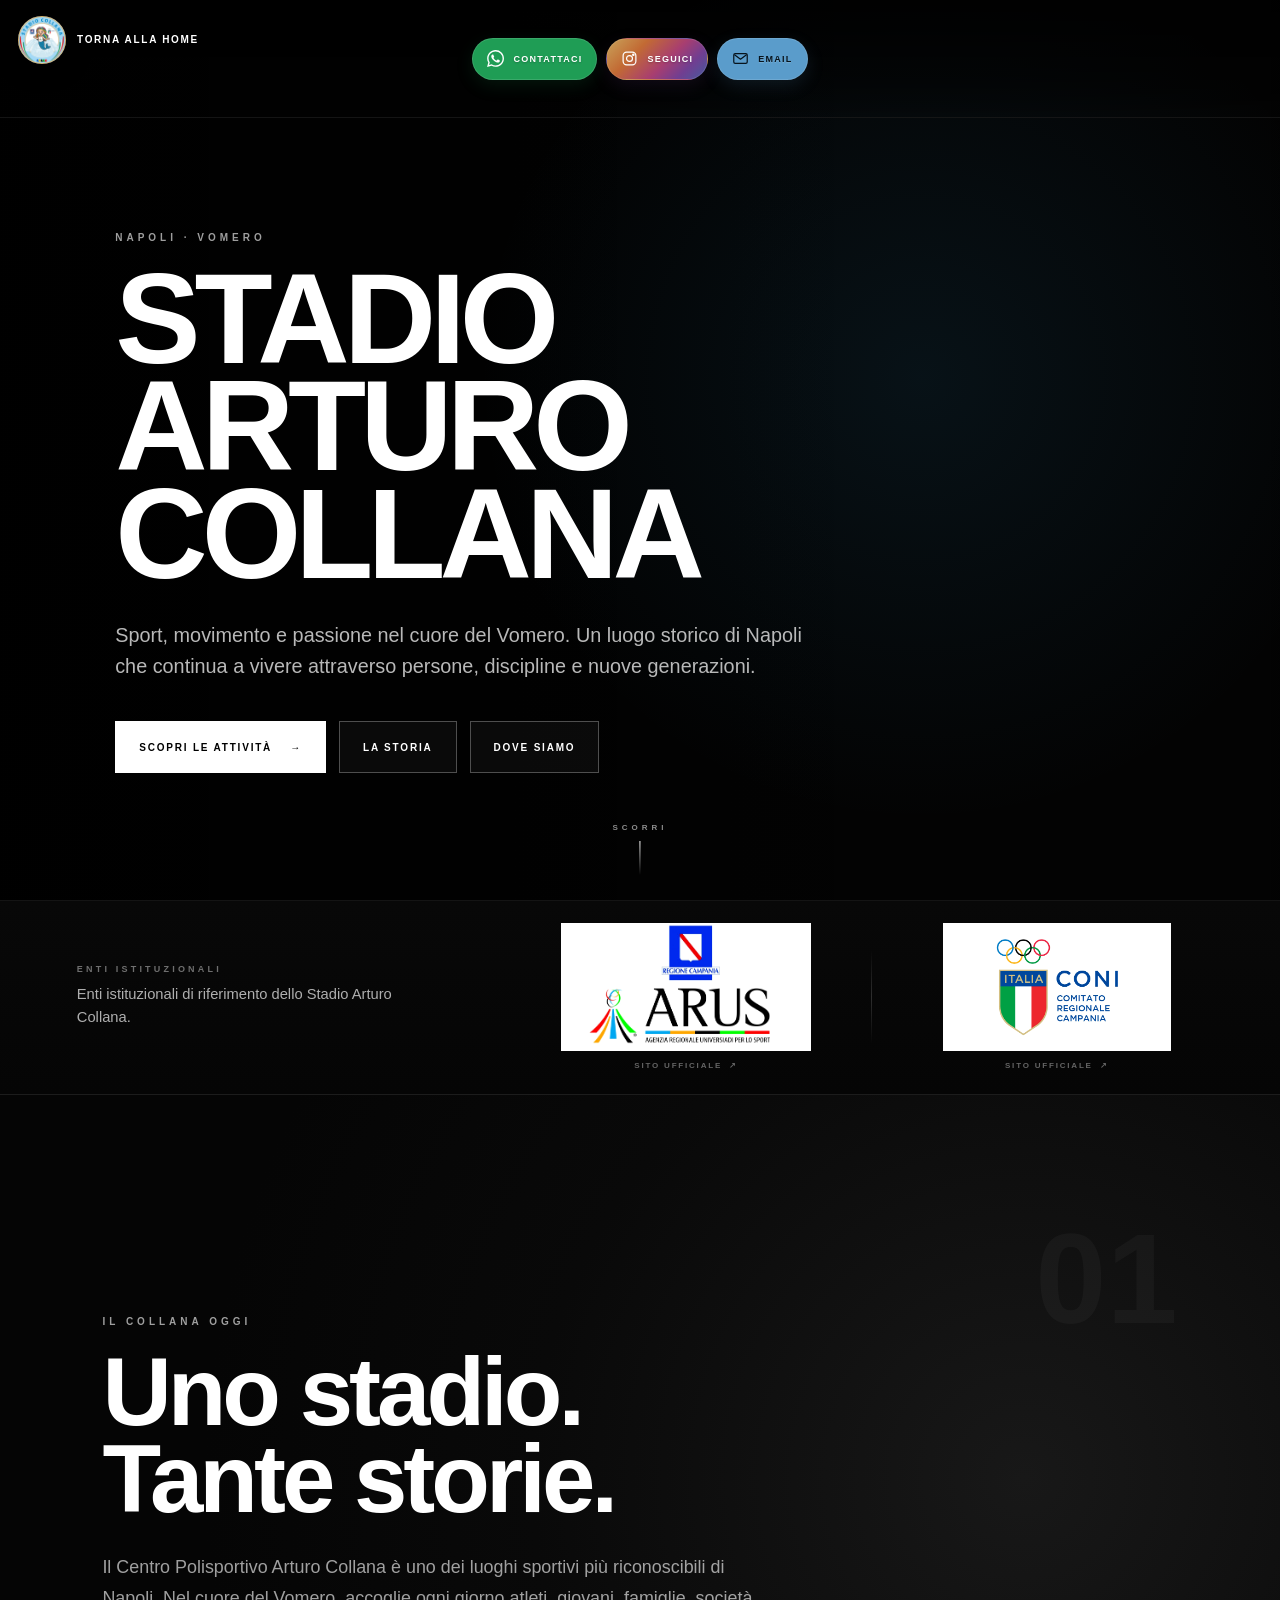
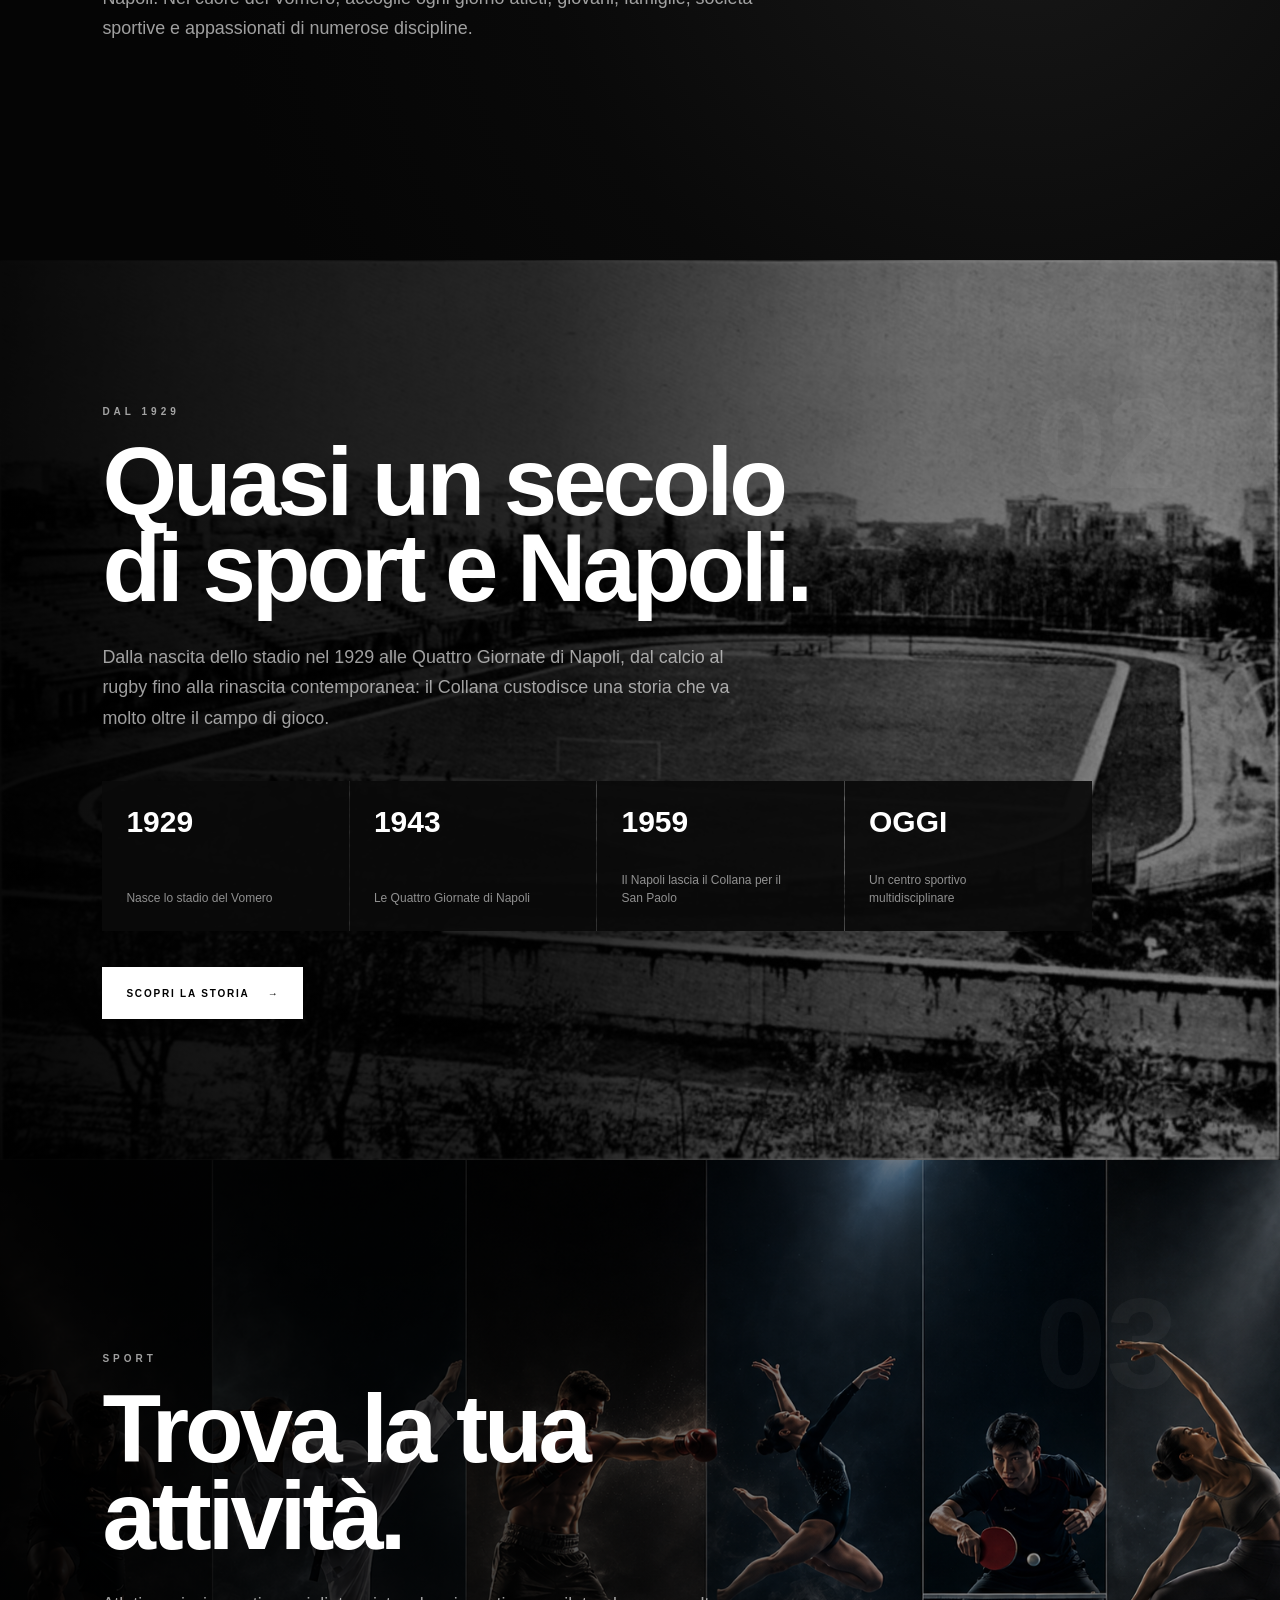
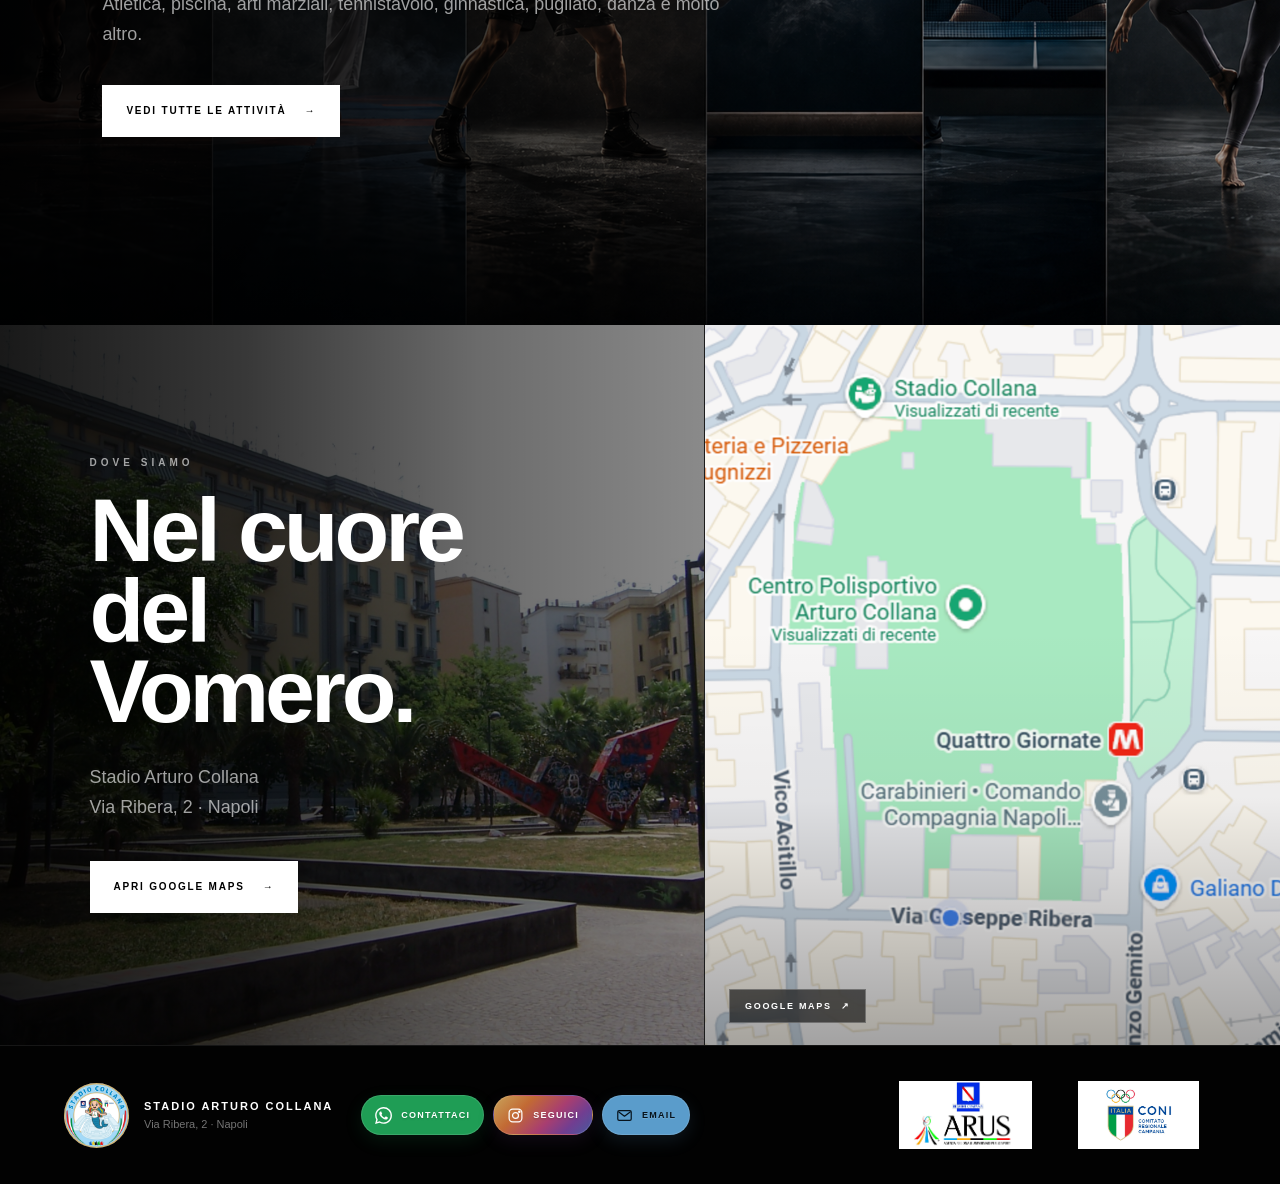
==== commit 8a5824cb: "Creazione Pagina Home Principale e aggiunte tecniche." ====
--- a/index.html
+++ b/index.html
@@ -4,472 +4,725 @@
 <head>
     <meta charset="UTF-8">
 
-    <meta name="viewport"
-          content="width=device-width, initial-scale=1.0, viewport-fit=cover">
-
-    <meta name="theme-color" content="#000000">
-
-    <title>Stadio Arturo Collana — Attività Sportive</title>
-
-    <link rel="stylesheet" href="style.css">
+    <meta
+        name="viewport"
+        content="width=device-width, initial-scale=1.0, viewport-fit=cover">
+
+    <meta name="theme-color" content="#050505">
+
+    <title>Stadio Arturo Collana</title>
+
+    <meta
+        name="description"
+        content="Stadio Arturo Collana di Napoli: attività sportive, storia, strutture, informazioni e contatti.">
+
+    <link rel="stylesheet" href="home.css">
 </head>
 
 <body>
 
-<main id="sports-container">
+    <a
+        class="global-home-link"
+        href="index.html"
+        aria-label="Torna alla Home">
+
+        <img
+            src="logocollana.jpg"
+            alt="Stadio Arturo Collana">
+
+        <span>
+            Torna alla Home
+        </span>
+
+    </a>
+
 
     <!-- =========================================================
-         1. ATLETICA LEGGERA
+         HEADER ISTITUZIONALE
     ========================================================== -->
-    <section class="sport-section active" data-section="0">
-
-        <div class="sport-bg atletica-bg"></div>
-
-        <div class="overlay"></div>
-
-        <div class="sport-content">
-
-            <span class="eyebrow">
-                STADIO ARTURO COLLANA
-            </span>
-
-            <h1>
-                Atletica Leggera
-            </h1>
-
-            <p>
-                Corsa, velocità e preparazione atletica.
-            </p>
-
-            <button
-                class="discover-btn"
-                data-sport="atletica"
-                type="button">
-                Scopri di più
-            </button>
+    <header class="site-header">
+
+        <div class="header-left">
+<div
+                class="header-contacts"
+                aria-label="Contatti Stadio Arturo Collana">
+
+                <a
+                    class="header-contact header-contact-whatsapp"
+                    href="https://wa.me/393381792654"
+                    target="_blank"
+                    rel="noopener noreferrer"
+                    aria-label="Contatta lo Stadio Arturo Collana su WhatsApp">
+
+                    <svg
+                        viewBox="0 0 24 24"
+                        aria-hidden="true">
+                        <path d="M20.52 3.48A11.85 11.85 0 0 0 12.08 0C5.54 0 .21 5.32.21 11.87c0 2.09.55 4.13 1.59 5.93L.11 24l6.35-1.66a11.86 11.86 0 0 0 5.61 1.43h.01c6.54 0 11.87-5.32 11.87-11.87 0-3.17-1.22-6.15-3.43-8.42ZM12.08 21.77h-.01a9.86 9.86 0 0 1-5.03-1.38l-.36-.21-3.77.99 1.01-3.67-.23-.38a9.82 9.82 0 0 1-1.51-5.25c0-5.45 4.44-9.88 9.9-9.88 2.64 0 5.12 1.03 6.99 2.9a9.82 9.82 0 0 1 2.9 7c0 5.45-4.44 9.88-9.89 9.88Zm5.42-7.4c-.3-.15-1.76-.87-2.03-.97-.27-.1-.47-.15-.67.15-.2.3-.77.97-.94 1.17-.17.2-.35.22-.64.07-.3-.15-1.25-.46-2.38-1.47-.88-.78-1.47-1.75-1.64-2.05-.17-.3-.02-.46.13-.61.13-.13.3-.35.44-.52.15-.17.2-.3.3-.5.1-.2.05-.37-.03-.52-.07-.15-.67-1.61-.92-2.2-.24-.58-.49-.5-.67-.51h-.57c-.2 0-.52.07-.79.37-.27.3-1.04 1.02-1.04 2.49s1.07 2.89 1.22 3.09c.15.2 2.11 3.22 5.11 4.52.71.31 1.27.49 1.71.63.72.23 1.37.2 1.89.12.58-.09 1.76-.72 2.01-1.42.25-.69.25-1.29.17-1.42-.07-.12-.27-.2-.57-.35Z"/>
+                    </svg>
+
+                    <span>
+                        Contattaci
+                    </span>
+
+                </a>
+
+
+                <a
+                    class="header-contact header-contact-instagram"
+                    href="https://www.instagram.com/stadio_arturo_collana?utm_source=ig_web_button_share_sheet&amp;igsi=ZDNlZDc0MzIxNw=="
+                    target="_blank"
+                    rel="noopener noreferrer"
+                    aria-label="Segui lo Stadio Arturo Collana su Instagram">
+
+                    <svg
+                        viewBox="0 0 24 24"
+                        aria-hidden="true">
+                        <rect
+                            x="3"
+                            y="3"
+                            width="18"
+                            height="18"
+                            rx="5"
+                            ry="5">
+                        </rect>
+
+                        <circle
+                            cx="12"
+                            cy="12"
+                            r="4.2">
+                        </circle>
+
+                        <circle
+                            cx="17.4"
+                            cy="6.7"
+                            r="1">
+                        </circle>
+                    </svg>
+
+                    <span>
+                        Seguici
+                    </span>
+
+                </a>
+
+
+                <a
+                    class="header-contact header-contact-email"
+                    href="mailto:infostadiocollana@gmail.com"
+                    aria-label="Invia una email allo Stadio Arturo Collana">
+
+                    <svg
+                        viewBox="0 0 24 24"
+                        aria-hidden="true">
+                        <rect
+                            x="2.5"
+                            y="5"
+                            width="19"
+                            height="14"
+                            rx="2">
+                        </rect>
+
+                        <path d="M4 7l8 6 8-6"></path>
+                    </svg>
+
+                    <span>
+                        Email
+                    </span>
+
+                </a>
+
+            </div>
 
         </div>
 
-    </section>
+    </header>
+
+
+    <main>
+
+        <!-- =====================================================
+             HERO
+        ====================================================== -->
+        <section
+            class="home-hero"
+            id="home"
+            data-home-link-range>
+
+            <div class="home-hero-overlay"></div>
+
+
+            <div class="home-hero-content">
+
+                <span class="eyebrow">
+                    NAPOLI · VOMERO
+                </span>
+
+                <h1>
+                    Stadio<br>
+                    Arturo Collana
+                </h1>
+
+                <p>
+                    Sport, movimento e passione nel cuore del Vomero.
+                    Un luogo storico di Napoli che continua a vivere
+                    attraverso persone, discipline e nuove generazioni.
+                </p>
+
+
+                <div class="hero-actions">
+
+                    <a
+                        class="primary-btn"
+                        href="attivita_sportive.html">
+                        Scopri le attività
+                        <span aria-hidden="true">→</span>
+                    </a>
+
+                    <a
+                        class="secondary-btn"
+                        href="#storia">
+                        La storia
+                    </a>
+
+                    <a
+                        class="secondary-btn"
+                        href="#dove-siamo">
+                        Dove siamo
+                    </a>
+
+                </div>
+
+            </div>
+
+
+            <a
+                class="scroll-cue"
+                href="#enti-istituzionali"
+                aria-label="Scorri agli enti istituzionali">
+
+                <span>
+                    SCORRI
+                </span>
+
+                <span class="scroll-cue-line"></span>
+
+            </a>
+
+        </section>
+
+
+        <!-- =====================================================
+             ENTI ISTITUZIONALI
+        ====================================================== -->
+        <section
+            class="institutional-strip"
+            id="enti-istituzionali"
+            aria-labelledby="institutional-title">
+
+            <div class="institutional-strip-inner">
+
+                <div class="institutional-strip-copy">
+
+                    <span class="institutional-kicker">
+                        ENTI ISTITUZIONALI
+                    </span>
+
+                    <p id="institutional-title">
+                        Enti istituzionali di riferimento dello
+                        Stadio Arturo Collana.
+                    </p>
+
+                </div>
+
+
+                <div
+                    class="institutional-links"
+                    aria-label="Collegamenti agli enti istituzionali">
+
+                    <a
+                        class="institutional-partner"
+                        href="https://arus.regione.campania.it/sito/"
+                        target="_blank"
+                        rel="noopener noreferrer"
+                        aria-label="Visita il sito ufficiale ARUS">
+
+                        <span class="institutional-partner-logo">
+
+                            <img
+                                src="logoarus.jpg"
+                                alt="ARUS - Agenzia Regionale Universiadi per lo Sport">
+
+                        </span>
+
+                        <span class="institutional-partner-action">
+                            Sito ufficiale
+                            <span aria-hidden="true">↗</span>
+                        </span>
+
+                    </a>
+
+
+                    <span
+                        class="institutional-divider"
+                        aria-hidden="true">
+                    </span>
+
+
+                    <a
+                        class="institutional-partner"
+                        href="https://campania.coni.it/"
+                        target="_blank"
+                        rel="noopener noreferrer"
+                        aria-label="Visita il sito ufficiale CONI Campania">
+
+                        <span class="institutional-partner-logo">
+
+                            <img
+                                src="logoconi.jpg"
+                                alt="CONI Comitato Regionale Campania">
+
+                        </span>
+
+                        <span class="institutional-partner-action">
+                            Sito ufficiale
+                            <span aria-hidden="true">↗</span>
+                        </span>
+
+                    </a>
+
+                </div>
+
+            </div>
+
+        </section>
+
+
+        <!-- =====================================================
+             IL COLLANA OGGI
+        ====================================================== -->
+        <section
+            class="home-section intro-section"
+            id="collana-oggi">
+
+            <div class="section-number">
+                01
+            </div>
+
+            <div class="section-copy">
+
+                <span class="section-label">
+                    IL COLLANA OGGI
+                </span>
+
+                <h2>
+                    Uno stadio.<br>
+                    Tante storie.
+                </h2>
+
+                <p>
+                    Il Centro Polisportivo Arturo Collana è uno dei luoghi
+                    sportivi più riconoscibili di Napoli. Nel cuore del Vomero,
+                    accoglie ogni giorno atleti, giovani, famiglie, società
+                    sportive e appassionati di numerose discipline.
+                </p>
+
+            </div>
+
+        </section>
+
+
+        <!-- =====================================================
+             STORIA — ANTEPRIMA
+        ====================================================== -->
+        <section
+            class="home-section history-section"
+            id="storia">
+
+            <div class="history-overlay"></div>
+
+            <div class="section-number history-section-number">
+                02
+            </div>
+
+            <div class="history-content">
+
+                <span class="section-label">
+                    DAL 1929
+                </span>
+
+                <h2>
+                    Quasi un secolo<br>
+                    di sport e Napoli.
+                </h2>
+
+                <p>
+                    Dalla nascita dello stadio nel 1929 alle Quattro Giornate
+                    di Napoli, dal calcio al rugby fino alla rinascita
+                    contemporanea: il Collana custodisce una storia che va
+                    molto oltre il campo di gioco.
+                </p>
+
+                <div class="history-years">
+
+                    <article>
+                        <strong>
+                            1929
+                        </strong>
+
+                        <span>
+                            Nasce lo stadio del Vomero
+                        </span>
+                    </article>
+
+                    <article>
+                        <strong>
+                            1943
+                        </strong>
+
+                        <span>
+                            Le Quattro Giornate di Napoli
+                        </span>
+                    </article>
+
+                    <article>
+                        <strong>
+                            1959
+                        </strong>
+
+                        <span>
+                            Il Napoli lascia il Collana per il San Paolo
+                        </span>
+                    </article>
+
+                    <article>
+                        <strong>
+                            OGGI
+                        </strong>
+
+                        <span>
+                            Un centro sportivo multidisciplinare
+                        </span>
+                    </article>
+
+                </div>
+
+                <a
+                    class="primary-btn"
+                    href="storia.html">
+                    Scopri la storia
+                    <span aria-hidden="true">→</span>
+                </a>
+
+            </div>
+
+        </section>
+
+
+        <!-- =====================================================
+             ATTIVITÀ
+        ====================================================== -->
+        <section
+            class="home-section activities-section"
+            id="attivita">
+
+            <div class="section-number">
+                03
+            </div>
+
+            <div class="section-copy">
+
+                <span class="section-label">
+                    SPORT
+                </span>
+
+                <h2>
+                    Trova la tua<br>
+                    attività.
+                </h2>
+
+                <p>
+                    Atletica, piscina, arti marziali, tennistavolo,
+                    ginnastica, pugilato, danza e molto altro.
+                </p>
+
+                <a
+                    class="primary-btn"
+                    href="attivita_sportive.html">
+                    Vedi tutte le attività
+                    <span aria-hidden="true">→</span>
+                </a>
+
+            </div>
+
+        </section>
+
+
+        <!-- =====================================================
+             DOVE SIAMO
+        ====================================================== -->
+        <section
+            class="home-section location-section"
+            id="dove-siamo">
+
+            <div
+                class="location-photo"
+                role="img"
+                aria-label="Piazza Quattro Giornate, nel quartiere Vomero di Napoli">
+
+                <div class="location-copy">
+
+                    <span class="section-label">
+                        DOVE SIAMO
+                    </span>
+
+                    <h2>
+                        Nel cuore<br>
+                        del Vomero.
+                    </h2>
+
+                    <p>
+                        Stadio Arturo Collana<br>
+                        Via Ribera, 2 · Napoli
+                    </p>
+
+                    <div class="location-actions">
+
+                        <a
+                            class="primary-btn"
+                            href="https://maps.app.goo.gl/FSNZKndsXrzMiEN69"
+                            target="_blank"
+                            rel="noopener noreferrer">
+                            Apri Google Maps
+                            <span aria-hidden="true">→</span>
+                        </a>
+
+                    </div>
+
+                </div>
+
+            </div>
+
+
+            <a
+                class="location-map-card"
+                href="https://maps.app.goo.gl/FSNZKndsXrzMiEN69"
+                target="_blank"
+                rel="noopener noreferrer"
+                aria-label="Apri la posizione dello Stadio Arturo Collana su Google Maps">
+
+                <img
+                    src="mappa-collana.jpg"
+                    alt="Mappa dello Stadio Arturo Collana">
+
+                <span class="location-map-label">
+                    Google Maps
+                    <span aria-hidden="true">↗</span>
+                </span>
+
+            </a>
+
+        </section>
+
+    </main>
 
 
     <!-- =========================================================
-         2. TAEKWONDO
+         FOOTER ISTITUZIONALE
     ========================================================== -->
-    <section class="sport-section" data-section="1">
-
-        <div class="sport-bg taekwondo-bg"></div>
-
-        <div class="overlay"></div>
-
-        <div class="sport-content">
-
-            <span class="eyebrow">
-                STADIO ARTURO COLLANA
-            </span>
-
-            <h1>
-                Taekwondo
-            </h1>
-
-            <p>
-                Tecnica, disciplina e arti marziali olimpiche.
-            </p>
-
-            <button
-                class="discover-btn"
-                data-sport="taekwondo"
-                type="button">
-                Scopri di più
-            </button>
+    <footer class="site-footer">
+
+        <div class="footer-brand">
+
+            <img
+                src="logocollana.jpg"
+                alt="Stadio Arturo Collana">
+
+            <div>
+
+                <strong>
+                    STADIO ARTURO COLLANA
+                </strong>
+
+                <span>
+                    Via Ribera, 2 · Napoli
+                </span>
+
+            </div>
 
         </div>
 
-    </section>
-
-
-    <!-- =========================================================
-         3. ARTI MARZIALI
-    ========================================================== -->
-    <section class="sport-section" data-section="2">
-
-        <div class="sport-bg arti-bg"></div>
-
-        <div class="overlay"></div>
-
-        <div class="sport-content">
-
-            <span class="eyebrow">
-                STADIO ARTURO COLLANA
-            </span>
-
-            <h1>
-                Arti Marziali
-            </h1>
-
-            <p>
-                Jiu Jitsu, Aikido, BJJ, Grappling, Baby Gym, Judo e Karate.
-            </p>
-
-            <button
-                class="discover-btn"
-                data-sport="arti"
-                type="button">
-                Scopri di più
-            </button>
+
+        <div
+            class="footer-contacts"
+            aria-label="Contatti Stadio Arturo Collana">
+
+            <a
+                class="header-contact header-contact-whatsapp"
+                href="https://wa.me/393381792654"
+                target="_blank"
+                rel="noopener noreferrer"
+                aria-label="Contatta lo Stadio Arturo Collana su WhatsApp">
+
+                <svg
+                    viewBox="0 0 24 24"
+                    aria-hidden="true">
+                    <path d="M20.52 3.48A11.85 11.85 0 0 0 12.08 0C5.54 0 .21 5.32.21 11.87c0 2.09.55 4.13 1.59 5.93L.11 24l6.35-1.66a11.86 11.86 0 0 0 5.61 1.43h.01c6.54 0 11.87-5.32 11.87-11.87 0-3.17-1.22-6.15-3.43-8.42ZM12.08 21.77h-.01a9.86 9.86 0 0 1-5.03-1.38l-.36-.21-3.77.99 1.01-3.67-.23-.38a9.82 9.82 0 0 1-1.51-5.25c0-5.45 4.44-9.88 9.9-9.88 2.64 0 5.12 1.03 6.99 2.9a9.82 9.82 0 0 1 2.9 7c0 5.45-4.44 9.88-9.89 9.88Zm5.42-7.4c-.3-.15-1.76-.87-2.03-.97-.27-.1-.47-.15-.67.15-.2.3-.77.97-.94 1.17-.17.2-.35.22-.64.07-.3-.15-1.25-.46-2.38-1.47-.88-.78-1.47-1.75-1.64-2.05-.17-.3-.02-.46.13-.61.13-.13.3-.35.44-.52.15-.17.2-.3.3-.5.1-.2.05-.37-.03-.52-.07-.15-.67-1.61-.92-2.2-.24-.58-.49-.5-.67-.51h-.57c-.2 0-.52.07-.79.37-.27.3-1.04 1.02-1.04 2.49s1.07 2.89 1.22 3.09c.15.2 2.11 3.22 5.11 4.52.71.31 1.27.49 1.71.63.72.23 1.37.2 1.89.12.58-.09 1.76-.72 2.01-1.42.25-.69.25-1.29.17-1.42-.07-.12-.27-.2-.57-.35Z"/>
+                </svg>
+
+                <span>
+                    Contattaci
+                </span>
+
+            </a>
+
+
+            <a
+                class="header-contact header-contact-instagram"
+                href="https://www.instagram.com/stadio_arturo_collana?utm_source=ig_web_button_share_sheet&amp;igsi=ZDNlZDc0MzIxNw=="
+                target="_blank"
+                rel="noopener noreferrer"
+                aria-label="Segui lo Stadio Arturo Collana su Instagram">
+
+                <svg
+                    viewBox="0 0 24 24"
+                    aria-hidden="true">
+
+                    <rect
+                        x="3"
+                        y="3"
+                        width="18"
+                        height="18"
+                        rx="5"
+                        ry="5">
+                    </rect>
+
+                    <circle
+                        cx="12"
+                        cy="12"
+                        r="4.2">
+                    </circle>
+
+                    <circle
+                        cx="17.4"
+                        cy="6.7"
+                        r="1">
+                    </circle>
+
+                </svg>
+
+                <span>
+                    Seguici
+                </span>
+
+            </a>
+
+
+            <a
+                class="header-contact header-contact-email"
+                href="mailto:infostadiocollana@gmail.com"
+                aria-label="Invia una email allo Stadio Arturo Collana">
+
+                <svg
+                    viewBox="0 0 24 24"
+                    aria-hidden="true">
+
+                    <rect
+                        x="2.5"
+                        y="5"
+                        width="19"
+                        height="14"
+                        rx="2">
+                    </rect>
+
+                    <path d="M4 7l8 6 8-6"></path>
+
+                </svg>
+
+                <span>
+                    Email
+                </span>
+
+            </a>
 
         </div>
 
-    </section>
-
-
-    <!-- =========================================================
-         4. KICKBOXING
-    ========================================================== -->
-    <section class="sport-section" data-section="3">
-
-        <div class="sport-bg kickboxing-bg"></div>
-
-        <div class="overlay"></div>
-
-        <div class="sport-content">
-
-            <span class="eyebrow">
-                STADIO ARTURO COLLANA
-            </span>
-
-            <h1>
-                Kickboxing
-            </h1>
-
-            <p>
-                Tecnica, combattimento e preparazione.
-            </p>
-
-            <button
-                class="discover-btn"
-                data-sport="kickboxing"
-                type="button">
-                Scopri di più
-            </button>
+
+        <div class="footer-logos">
+
+            <a
+                class="footer-logo-link footer-logo-arus"
+                href="https://arus.regione.campania.it/sito/"
+                target="_blank"
+                rel="noopener noreferrer"
+                aria-label="Visita il sito ufficiale ARUS">
+
+                <img
+                    src="logoarus.jpg"
+                    alt="ARUS">
+
+            </a>
+
+
+            <a
+                class="footer-logo-link footer-logo-coni"
+                href="https://campania.coni.it/"
+                target="_blank"
+                rel="noopener noreferrer"
+                aria-label="Visita il sito ufficiale CONI Campania">
+
+                <img
+                    src="logoconi.jpg"
+                    alt="CONI Campania">
+
+            </a>
 
         </div>
 
-    </section>
-
-
-    <!-- =========================================================
-         5. MMA
-    ========================================================== -->
-    <section class="sport-section" data-section="4">
-
-        <div class="sport-bg mma-bg"></div>
-
-        <div class="overlay"></div>
-
-        <div class="sport-content">
-
-            <span class="eyebrow">
-                STADIO ARTURO COLLANA
-            </span>
-
-            <h1>
-                MMA
-            </h1>
-
-            <p>
-                Mixed Martial Arts per cadetti, amatori e agonisti.
-            </p>
-
-            <button
-                class="discover-btn"
-                data-sport="mma"
-                type="button">
-                Scopri di più
-            </button>
-
-        </div>
-
-    </section>
-
-
-    <!-- =========================================================
-         6. PUGILATO
-    ========================================================== -->
-    <section class="sport-section" data-section="5">
-
-        <div class="sport-bg pugilato-bg"></div>
-
-        <div class="overlay"></div>
-
-        <div class="sport-content">
-
-            <span class="eyebrow">
-                STADIO ARTURO COLLANA
-            </span>
-
-            <h1>
-                Pugilato
-            </h1>
-
-            <p>
-                Allenamento, tecnica e preparazione al combattimento.
-            </p>
-
-            <button
-                class="discover-btn"
-                data-sport="pugilato"
-                type="button">
-                Scopri di più
-            </button>
-
-        </div>
-
-    </section>
-
-
-    <!-- =========================================================
-         7. GINNASTICA & ACROBATICA
-    ========================================================== -->
-    <section class="sport-section" data-section="6">
-
-        <div class="sport-bg ginnastica-bg"></div>
-
-        <div class="overlay"></div>
-
-        <div class="sport-content">
-
-            <span class="eyebrow">
-                STADIO ARTURO COLLANA
-            </span>
-
-            <h1>
-                Ginnastica &amp; Acrobatica
-            </h1>
-
-            <p>
-                Artistica, aerea, trampolino, acrobatica e posturale.
-            </p>
-
-            <button
-                class="discover-btn"
-                data-sport="ginnastica"
-                type="button">
-                Scopri di più
-            </button>
-
-        </div>
-
-    </section>
-
-
-    <!-- =========================================================
-         8. TENNISTAVOLO
-    ========================================================== -->
-    <section class="sport-section" data-section="7">
-
-        <div class="sport-bg tennistavolo-bg"></div>
-
-        <div class="overlay"></div>
-
-        <div class="sport-content">
-
-            <span class="eyebrow">
-                STADIO ARTURO COLLANA
-            </span>
-
-            <h1>
-                Tennistavolo
-            </h1>
-
-            <p>
-                Attività per ragazzi, amatori e veterani.
-            </p>
-
-            <button
-                class="discover-btn"
-                data-sport="tennistavolo"
-                type="button">
-                Scopri di più
-            </button>
-
-        </div>
-
-    </section>
-
-
-    <!-- =========================================================
-         9. PISCINA
-    ========================================================== -->
-    <section class="sport-section" data-section="8">
-
-        <div class="sport-bg piscina-bg"></div>
-
-        <div class="overlay"></div>
-
-        <div class="sport-content">
-
-            <span class="eyebrow">
-                STADIO ARTURO COLLANA
-            </span>
-
-            <h1>
-                Piscina
-            </h1>
-
-            <p>
-                Nuoto, acquagym, acquagol, pentathlon e triathlon.
-            </p>
-
-            <button
-                class="discover-btn"
-                data-sport="piscina"
-                type="button">
-                Scopri di più
-            </button>
-
-        </div>
-
-    </section>
-
-
-    <!-- =========================================================
-         10. DANZA & PILATES
-    ========================================================== -->
-    <section class="sport-section" data-section="9">
-
-        <div class="sport-bg danza-bg"></div>
-
-        <div class="overlay"></div>
-
-        <div class="sport-content">
-
-            <span class="eyebrow">
-                STADIO ARTURO COLLANA
-            </span>
-
-            <h1>
-                Danza &amp; Pilates
-            </h1>
-
-            <p>
-                Pilates, danza, balli di gruppo, caraibiche,
-                tango e danza del ventre.
-            </p>
-
-            <button
-                class="discover-btn"
-                data-sport="danza"
-                type="button">
-                Scopri di più
-            </button>
-
-        </div>
-
-    </section>
-
-</main>
-
-
-<!-- =============================================================
-     NAVIGAZIONE LATERALE
-============================================================== -->
-<nav
-    class="dot-navigation"
-    aria-label="Navigazione attività">
-
-    <button
-        class="nav-dot active"
-        data-target="0"
-        aria-label="Atletica"
-        type="button">
-    </button>
-
-    <button
-        class="nav-dot"
-        data-target="1"
-        aria-label="Taekwondo"
-        type="button">
-    </button>
-
-    <button
-        class="nav-dot"
-        data-target="2"
-        aria-label="Arti Marziali"
-        type="button">
-    </button>
-
-    <button
-        class="nav-dot"
-        data-target="3"
-        aria-label="Kickboxing"
-        type="button">
-    </button>
-
-    <button
-        class="nav-dot"
-        data-target="4"
-        aria-label="MMA"
-        type="button">
-    </button>
-
-    <button
-        class="nav-dot"
-        data-target="5"
-        aria-label="Pugilato"
-        type="button">
-    </button>
-
-    <button
-        class="nav-dot"
-        data-target="6"
-        aria-label="Ginnastica"
-        type="button">
-    </button>
-
-    <button
-        class="nav-dot"
-        data-target="7"
-        aria-label="Tennistavolo"
-        type="button">
-    </button>
-
-    <button
-        class="nav-dot"
-        data-target="8"
-        aria-label="Piscina"
-        type="button">
-    </button>
-
-    <button
-        class="nav-dot"
-        data-target="9"
-        aria-label="Danza"
-        type="button">
-    </button>
-
-</nav>
-
-
-<!-- =============================================================
-     INDICATORE DI SCORRIMENTO
-============================================================== -->
-<div class="scroll-hint">
-
-    <span>
-        SCORRI
-    </span>
-
-    <span class="scroll-line"></span>
-
-</div>
-
-
-<!-- =============================================================
-     JAVASCRIPT
-============================================================== -->
-<script src="script.js"></script>
+    </footer>
+
+
+<script>
+(function () {
+    const homeLink = document.querySelector(".global-home-link");
+    const range = document.querySelector("[data-home-link-range]");
+
+    if (!homeLink || !range) {
+        return;
+    }
+
+    function updateHomeLinkLabel() {
+        const rangeRect = range.getBoundingClientRect();
+        const linkRect = homeLink.getBoundingClientRect();
+
+        /*
+         * Il testo resta visibile finché il punto occupato dal link
+         * si trova ancora dentro la hero iniziale.
+         * Appena la hero scorre sopra il logo, il testo si richiude.
+         */
+        const isInsideInitialHero =
+            rangeRect.bottom > linkRect.top + linkRect.height;
+
+        homeLink.classList.toggle(
+            "home-label-hidden",
+            !isInsideInitialHero
+        );
+    }
+
+    updateHomeLinkLabel();
+
+    window.addEventListener(
+        "scroll",
+        updateHomeLinkLabel,
+        { passive: true }
+    );
+
+    window.addEventListener(
+        "resize",
+        updateHomeLinkLabel
+    );
+})();
+</script>
+
 
 </body>
-</html>
-
+</html>
--- a/home.css
+++ b/home.css
@@ -0,0 +1,1991 @@
+/* =========================================================
+   STADIO ARTURO COLLANA
+   NUOVA HOMEPAGE — HOME.CSS
+========================================================= */
+
+
+/* =========================================================
+   RESET
+========================================================= */
+
+* {
+    margin: 0;
+    padding: 0;
+    box-sizing: border-box;
+}
+
+html {
+    scroll-behavior: smooth;
+}
+
+body {
+    background: #050505;
+    color: #fff;
+
+    font-family:
+        Arial,
+        Helvetica,
+        sans-serif;
+
+    overflow-x: hidden;
+}
+
+a {
+    color: inherit;
+    text-decoration: none;
+}
+
+img {
+    display: block;
+    max-width: 100%;
+}
+
+::selection {
+    background: #fff;
+    color: #000;
+}
+
+
+/* =========================================================
+   HEADER ISTITUZIONALE
+========================================================= */
+
+.site-header {
+    position: absolute;
+    top: 0;
+    left: 0;
+
+    min-height: 118px;
+
+    z-index: 20;
+
+    width: 100%;
+
+    display: flex;
+
+    align-items: center;
+
+    justify-content: center;
+
+    padding:
+        20px 4vw;
+
+    border-bottom:
+        1px solid rgba(255, 255, 255, 0.08);
+
+    background:
+        linear-gradient(
+            to bottom,
+            rgba(0, 0, 0, 0.82),
+            rgba(0, 0, 0, 0.35) 72%,
+            rgba(0, 0, 0, 0)
+        );
+}
+
+
+/* =========================================================
+   AREA SINISTRA HEADER
+========================================================= */
+
+.header-left {
+    min-width: 0;
+
+    display: flex;
+
+    align-items: center;
+
+    justify-content: center;
+
+    gap: 28px;
+
+    margin:
+        0 auto;
+}
+
+
+.brand {
+    flex: 0 0 auto;
+
+    display: inline-flex;
+
+    align-items: center;
+
+    gap: 14px;
+
+    min-width: 0;
+}
+
+
+.brand img {
+    width: 78px;
+    height: 78px;
+
+    object-fit: contain;
+
+    border-radius: 50%;
+
+    filter:
+        drop-shadow(0 7px 18px rgba(0, 0, 0, 0.42));
+}
+
+
+.brand span {
+    max-width: 150px;
+
+    font-size: 11px;
+
+    line-height: 1.45;
+
+    font-weight: 800;
+
+    letter-spacing: 2.7px;
+}
+
+
+/* =========================================================
+   CONTATTI RAPIDI HEADER
+========================================================= */
+
+.header-contacts {
+    display: flex;
+
+    align-items: center;
+
+    gap: 9px;
+
+    flex-wrap: wrap;
+}
+
+
+.header-contact {
+    min-height: 42px;
+
+    display: inline-flex;
+
+    align-items: center;
+
+    justify-content: center;
+
+    gap: 9px;
+
+    padding:
+        10px 14px;
+
+    border:
+        1px solid rgba(255, 255, 255, 0.14);
+
+    border-radius: 999px;
+
+    background:
+        rgba(255, 255, 255, 0.045);
+
+    backdrop-filter:
+        blur(10px);
+
+    -webkit-backdrop-filter:
+        blur(10px);
+
+    color: rgba(255, 255, 255, 0.88);
+
+    font-size: 9px;
+
+    font-weight: 800;
+
+    letter-spacing: 1.25px;
+
+    text-transform: uppercase;
+
+    transition:
+        transform 0.3s ease,
+        background 0.3s ease,
+        border-color 0.3s ease,
+        color 0.3s ease,
+        box-shadow 0.3s ease;
+}
+
+
+.header-contact svg {
+    width: 17px;
+    height: 17px;
+
+    flex: 0 0 auto;
+
+    fill: currentColor;
+
+    stroke: currentColor;
+
+    stroke-width: 1.7;
+
+    stroke-linecap: round;
+
+    stroke-linejoin: round;
+}
+
+
+.header-contact span {
+    color: #fff;
+
+    text-shadow:
+        0 1px 2px rgba(0, 0, 0, 0.22);
+}
+
+
+.header-contact-whatsapp svg {
+    stroke: none;
+}
+
+
+.header-contact-instagram svg,
+.header-contact-email svg {
+    fill: none;
+}
+
+
+.header-contact:hover {
+    transform:
+        translateY(-2px);
+
+    background:
+        rgba(255, 255, 255, 0.10);
+
+    border-color:
+        rgba(255, 255, 255, 0.35);
+
+    color: #fff;
+
+    box-shadow:
+        0 9px 25px rgba(0, 0, 0, 0.24);
+}
+
+
+.header-contact-whatsapp {
+    background:
+        #1F9D55;
+
+    border-color:
+        rgba(255, 255, 255, 0.12);
+
+    color: #fff;
+
+    box-shadow:
+        0 6px 18px rgba(31, 157, 85, 0.14);
+}
+
+
+.header-contact-instagram {
+    background:
+        linear-gradient(
+            135deg,
+            #C9A35A 0%,
+            #C26A34 30%,
+            #A83E70 58%,
+            #713E91 78%,
+            #465A9E 100%
+        );
+
+    border-color:
+        rgba(255, 255, 255, 0.12);
+
+    color: #fff;
+
+    box-shadow:
+        0 6px 18px rgba(113, 62, 145, 0.14);
+}
+
+
+.header-contact-email {
+    background:
+        #5A9CCB;
+
+    border-color:
+        rgba(255, 255, 255, 0.12);
+
+    color: #07131c;
+
+    box-shadow:
+        0 6px 18px rgba(90, 156, 203, 0.14);
+}
+
+
+.header-contact-email span {
+    color: #07131c;
+
+    text-shadow:
+        0 1px 1px rgba(255, 255, 255, 0.18);
+}
+
+
+.header-contact-whatsapp:hover {
+    background:
+        #24AD61;
+
+    border-color:
+        rgba(255, 255, 255, 0.20);
+}
+
+
+.header-contact-instagram:hover {
+    background:
+        linear-gradient(
+            135deg,
+            #D3AF67 0%,
+            #D1763D 30%,
+            #B84A7C 58%,
+            #80489D 78%,
+            #5368AE 100%
+        );
+
+    border-color:
+        rgba(255, 255, 255, 0.22);
+}
+
+
+.header-contact-email:hover {
+    background:
+        #6AA8D2;
+
+    border-color:
+        rgba(255, 255, 255, 0.20);
+
+    color: #061018;
+}
+
+
+/* =========================================================
+   HERO
+========================================================= */
+
+.home-hero {
+    position: relative;
+
+    width: 100%;
+
+    min-height: 100vh;
+    min-height: 100dvh;
+
+    display: flex;
+    align-items: center;
+
+    overflow: hidden;
+
+    background:
+        linear-gradient(
+            90deg,
+            rgba(0, 0, 0, 0.96) 0%,
+            rgba(0, 0, 0, 0.82) 38%,
+            rgba(0, 0, 0, 0.42) 72%,
+            rgba(0, 0, 0, 0.5) 100%
+        ),
+        url("home-collana.jpg");
+
+    background-size: cover;
+    background-position: center;
+    background-repeat: no-repeat;
+}
+
+
+.home-hero-overlay {
+    position: absolute;
+
+    inset: 0;
+
+    background:
+        radial-gradient(
+            circle at 72% 42%,
+            rgba(48, 148, 201, 0.10),
+            transparent 42%
+        );
+}
+
+
+.home-hero-content {
+    position: relative;
+
+    z-index: 2;
+
+    width:
+        min(1050px, 88%);
+
+    margin-left: 9vw;
+
+    padding-top: 100px;
+}
+
+
+.eyebrow,
+.section-label {
+    display: inline-block;
+
+    margin-bottom: 22px;
+
+    font-size: 10px;
+
+    font-weight: 800;
+
+    letter-spacing: 4px;
+
+    color:
+        rgba(255, 255, 255, 0.62);
+}
+
+
+.home-hero h1 {
+    max-width: 1050px;
+
+    font-size:
+        clamp(68px, 10vw, 150px);
+
+    line-height: 0.84;
+
+    letter-spacing: -6px;
+
+    text-transform: uppercase;
+}
+
+
+.home-hero p {
+    max-width: 690px;
+
+    margin-top: 32px;
+
+    font-size:
+        clamp(17px, 1.55vw, 22px);
+
+    line-height: 1.6;
+
+    color:
+        rgba(255, 255, 255, 0.72);
+}
+
+
+/* =========================================================
+   PULSANTI
+========================================================= */
+
+.hero-actions,
+.location-actions {
+    display: flex;
+
+    flex-wrap: wrap;
+
+    align-items: center;
+
+    gap: 13px;
+
+    margin-top: 38px;
+}
+
+
+.primary-btn,
+.secondary-btn {
+    display: inline-flex;
+
+    align-items: center;
+
+    justify-content: center;
+
+    gap: 18px;
+
+    min-height: 52px;
+
+    padding:
+        14px 23px;
+
+    border:
+        1px solid rgba(255, 255, 255, 0.28);
+
+    font-size: 10px;
+
+    font-weight: 800;
+
+    letter-spacing: 1.8px;
+
+    text-transform: uppercase;
+
+    transition:
+        transform 0.3s ease,
+        background 0.3s ease,
+        color 0.3s ease,
+        border-color 0.3s ease;
+}
+
+
+.primary-btn {
+    background: #fff;
+    color: #000;
+
+    border-color: #fff;
+}
+
+
+.secondary-btn {
+    background:
+        rgba(255, 255, 255, 0.035);
+
+    color: #fff;
+}
+
+
+.primary-btn:hover,
+.secondary-btn:hover {
+    transform:
+        translateY(-3px);
+}
+
+
+.secondary-btn:hover {
+    background: #fff;
+    color: #000;
+
+    border-color: #fff;
+}
+
+
+/* =========================================================
+   SCROLL
+========================================================= */
+
+.scroll-cue {
+    position: absolute;
+
+    z-index: 3;
+
+    left: 50%;
+    bottom: 25px;
+
+    display: flex;
+
+    flex-direction: column;
+
+    align-items: center;
+
+    gap: 9px;
+
+    transform:
+        translateX(-50%);
+
+    font-size: 8px;
+
+    font-weight: 800;
+
+    letter-spacing: 4px;
+
+    color:
+        rgba(255, 255, 255, 0.55);
+}
+
+
+.scroll-cue-line {
+    width: 1px;
+    height: 34px;
+
+    background:
+        linear-gradient(
+            to bottom,
+            #fff,
+            transparent
+        );
+}
+
+
+/* =========================================================
+   FASCIA ENTI ISTITUZIONALI
+========================================================= */
+
+.institutional-strip {
+    position: relative;
+
+    z-index: 6;
+
+    width: 100%;
+
+    overflow: hidden;
+
+    padding:
+        22px 6vw 24px;
+
+    border-top:
+        1px solid rgba(255, 255, 255, 0.06);
+
+    border-bottom:
+        1px solid rgba(255, 255, 255, 0.08);
+
+    background:
+        linear-gradient(
+            180deg,
+            #080808 0%,
+            #050505 100%
+        );
+}
+
+
+.institutional-strip-inner {
+    width:
+        min(1380px, 100%);
+
+    margin:
+        0 auto;
+
+    display: grid;
+
+    grid-template-columns:
+        minmax(230px, 0.72fr)
+        minmax(520px, 1.28fr);
+
+    align-items: center;
+
+    gap:
+        clamp(40px, 7vw, 110px);
+}
+
+
+.institutional-strip-copy {
+    max-width: 370px;
+}
+
+
+.institutional-kicker {
+    display: block;
+
+    margin-bottom: 9px;
+
+    font-size: 9px;
+
+    font-weight: 800;
+
+    letter-spacing: 3.2px;
+
+    color:
+        rgba(255, 255, 255, 0.42);
+}
+
+
+.institutional-strip-copy p {
+    font-size:
+        clamp(14px, 1.15vw, 17px);
+
+    line-height: 1.55;
+
+    color:
+        rgba(255, 255, 255, 0.68);
+}
+
+
+.institutional-links {
+    display: grid;
+
+    grid-template-columns:
+        minmax(0, 1fr)
+        1px
+        minmax(0, 1fr);
+
+    align-items: center;
+
+    gap:
+        clamp(24px, 3vw, 46px);
+
+    margin-top: 0;
+    margin-bottom: 0;
+}
+
+
+.institutional-divider {
+    width: 1px;
+    height: 94px;
+
+    background:
+        linear-gradient(
+            to bottom,
+            transparent,
+            rgba(255, 255, 255, 0.16),
+            transparent
+        );
+}
+
+
+.institutional-partner {
+    min-width: 0;
+
+    display: flex;
+
+    flex-direction: column;
+
+    align-items: center;
+
+    justify-content: center;
+
+    gap: 10px;
+
+    color: #fff;
+
+    transition:
+        transform 0.3s ease,
+        opacity 0.3s ease;
+}
+
+
+.institutional-partner-logo {
+    width:
+        min(295px, 100%);
+
+    height: 128px;
+
+    display: flex;
+
+    align-items: center;
+
+    justify-content: center;
+
+    overflow: hidden;
+
+    background: transparent;
+}
+
+
+.institutional-partner-logo img {
+    width: 100%;
+    height: 100%;
+
+    object-fit: contain;
+
+    object-position: center;
+
+    transform:
+        scale(1);
+
+    filter:
+        contrast(1.03)
+        saturate(1.02);
+
+    transition:
+        transform 0.35s ease,
+        filter 0.35s ease;
+}
+
+
+.institutional-partner-action {
+    display: inline-flex;
+
+    align-items: center;
+
+    gap: 7px;
+
+    font-size: 8px;
+
+    font-weight: 800;
+
+    letter-spacing: 1.8px;
+
+    text-transform: uppercase;
+
+    color:
+        rgba(255, 255, 255, 0.38);
+
+    transition:
+        color 0.3s ease;
+}
+
+
+.institutional-partner:hover {
+    transform:
+        translateY(-3px);
+}
+
+
+.institutional-partner:hover
+.institutional-partner-logo img {
+    transform:
+        scale(1.035);
+
+    filter:
+        contrast(1.06)
+        saturate(1.05);
+}
+
+
+.institutional-partner:hover
+.institutional-partner-action {
+    color:
+        rgba(255, 255, 255, 0.82);
+}
+
+
+/* =========================================================
+   SEZIONI GENERALI
+========================================================= */
+
+.home-section {
+    position: relative;
+
+    width: 100%;
+
+    min-height: 85vh;
+
+    padding:
+        120px 8vw;
+
+    overflow: hidden;
+}
+
+
+.section-number {
+    position: absolute;
+
+    top: 120px;
+    right: 8vw;
+
+    font-size:
+        clamp(70px, 10vw, 150px);
+
+    line-height: 1;
+
+    font-weight: 900;
+
+    color:
+        rgba(255, 255, 255, 0.035);
+}
+
+
+.section-copy {
+    position: relative;
+
+    z-index: 2;
+
+    max-width: 780px;
+}
+
+
+.home-section h2 {
+    font-size:
+        clamp(50px, 7.5vw, 110px);
+
+    line-height: 0.9;
+
+    letter-spacing: -4px;
+}
+
+
+.home-section p {
+    max-width: 650px;
+
+    margin-top: 30px;
+
+    font-size:
+        clamp(16px, 1.4vw, 20px);
+
+    line-height: 1.7;
+
+    color:
+        rgba(255, 255, 255, 0.62);
+}
+
+
+.text-link {
+    display: inline-flex;
+
+    align-items: center;
+
+    gap: 15px;
+
+    margin-top: 30px;
+
+    font-size: 10px;
+
+    font-weight: 800;
+
+    letter-spacing: 2px;
+
+    text-transform: uppercase;
+}
+
+
+/* =========================================================
+   IL COLLANA OGGI
+========================================================= */
+
+.intro-section {
+    display: flex;
+
+    align-items: center;
+
+    background:
+        radial-gradient(
+            circle at 80% 50%,
+            #181818 0%,
+            #090909 45%,
+            #050505 75%
+        );
+}
+
+
+/* =========================================================
+   STORIA
+========================================================= */
+
+.history-section {
+    min-height: 100vh;
+
+    display: flex;
+
+    align-items: center;
+
+    background:
+        linear-gradient(
+            90deg,
+            rgba(0, 0, 0, 0.96) 0%,
+            rgba(0, 0, 0, 0.82) 43%,
+            rgba(0, 0, 0, 0.52) 72%,
+            rgba(0, 0, 0, 0.38) 100%
+        ),
+        url("fotoCollana.jpg");
+
+    background-size: cover;
+    background-position: center;
+    background-repeat: no-repeat;
+}
+
+
+.history-content {
+    position: relative;
+
+    z-index: 2;
+
+    width:
+        min(1050px, 92%);
+}
+
+
+.history-section-number {
+    z-index: 2;
+}
+
+
+.history-years {
+    display: grid;
+
+    grid-template-columns:
+        repeat(4, minmax(0, 1fr));
+
+    gap: 1px;
+
+    margin-top: 48px;
+    margin-bottom: 36px;
+
+    background:
+        rgba(255, 255, 255, 0.10);
+}
+
+
+.history-years article {
+    min-height: 150px;
+
+    display: flex;
+
+    flex-direction: column;
+
+    justify-content: space-between;
+
+    gap: 20px;
+
+    padding: 24px;
+
+    background:
+        rgba(8, 8, 8, 0.93);
+}
+
+
+.history-years strong {
+    font-size: 30px;
+}
+
+
+.history-years span {
+    max-width: 180px;
+
+    font-size: 12px;
+
+    line-height: 1.5;
+
+    color:
+        rgba(255, 255, 255, 0.55);
+}
+
+
+/* =========================================================
+   ATTIVITÀ
+========================================================= */
+
+.activities-section {
+    display: flex;
+
+    align-items: center;
+
+    background:
+        linear-gradient(
+            90deg,
+            rgba(0, 0, 0, 0.94) 0%,
+            rgba(0, 0, 0, 0.78) 34%,
+            rgba(0, 0, 0, 0.48) 62%,
+            rgba(0, 0, 0, 0.28) 100%
+        ),
+        url("fotoattivita.jpg");
+
+    background-size: cover;
+    background-position: center;
+    background-repeat: no-repeat;
+}
+
+
+.activities-section .primary-btn {
+    margin-top: 35px;
+}
+
+
+/* =========================================================
+   DOVE SIAMO
+========================================================= */
+
+.location-section {
+    min-height: 80vh;
+
+    display: grid;
+
+    grid-template-columns:
+        55% 45%;
+
+    padding: 0;
+
+    background: #050505;
+}
+
+
+/* FOTO PIAZZA QUATTRO GIORNATE */
+
+.location-photo {
+    position: relative;
+
+    min-height: 620px;
+
+    overflow: hidden;
+
+    display: flex;
+
+    align-items: center;
+
+    background:
+        url("piazza-quattro-giornate.jpg");
+
+    background-size: cover;
+    background-position: center;
+    background-repeat: no-repeat;
+}
+
+
+.location-photo::before {
+    content: "";
+
+    position: absolute;
+
+    inset: 0;
+
+    z-index: 1;
+
+    background:
+        linear-gradient(
+            90deg,
+            rgba(0, 0, 0, 0.90) 0%,
+            rgba(0, 0, 0, 0.78) 35%,
+            rgba(0, 0, 0, 0.58) 68%,
+            rgba(0, 0, 0, 0.46) 100%
+        );
+}
+
+
+.location-copy {
+    position: relative;
+
+    z-index: 2;
+
+    display: flex;
+
+    flex-direction: column;
+
+    justify-content: center;
+
+    width:
+        min(720px, 88%);
+
+    padding:
+        100px 7vw;
+}
+
+
+.location-copy h2 {
+    font-size:
+        clamp(55px, 7vw, 95px);
+}
+
+
+.location-copy p {
+    max-width: 520px;
+}
+
+
+/* FOTO / SCREENSHOT GOOGLE MAPS */
+
+.location-map-card {
+    position: relative;
+
+    min-height: 620px;
+
+    overflow: hidden;
+
+    display: block;
+
+    background: #0a0a0a;
+
+    border-left:
+        1px solid rgba(255, 255, 255, 0.08);
+}
+
+
+.location-map-card img {
+    width: 100%;
+    height: 100%;
+
+    display: block;
+
+    object-fit: cover;
+    object-position: center;
+
+    transition:
+        transform 0.45s ease,
+        filter 0.35s ease;
+}
+
+
+.location-map-card::after {
+    content: "";
+
+    position: absolute;
+
+    inset: 0;
+
+    background:
+        linear-gradient(
+            to top,
+            rgba(0, 0, 0, 0.34) 0%,
+            rgba(0, 0, 0, 0.04) 34%,
+            rgba(0, 0, 0, 0) 58%
+        );
+
+    pointer-events: none;
+}
+
+
+.location-map-label {
+    position: absolute;
+
+    left: 24px;
+    bottom: 22px;
+
+    z-index: 2;
+
+    display: inline-flex;
+
+    align-items: center;
+
+    gap: 9px;
+
+    padding:
+        11px 15px;
+
+    border:
+        1px solid rgba(255, 255, 255, 0.24);
+
+    background:
+        rgba(0, 0, 0, 0.60);
+
+    backdrop-filter:
+        blur(8px);
+
+    -webkit-backdrop-filter:
+        blur(8px);
+
+    color: #fff;
+
+    font-size: 9px;
+
+    font-weight: 800;
+
+    letter-spacing: 1.7px;
+
+    text-transform: uppercase;
+
+    transition:
+        transform 0.3s ease,
+        background 0.3s ease;
+}
+
+
+.location-map-card:hover img {
+    transform:
+        scale(1.02);
+
+    filter:
+        brightness(1.04);
+}
+
+
+.location-map-card:hover
+.location-map-label {
+    transform:
+        translateY(-2px);
+
+    background:
+        rgba(0, 0, 0, 0.76);
+}
+
+
+/* =========================================================
+   FOOTER
+========================================================= */
+
+.site-footer {
+    display: grid;
+
+    grid-template-columns:
+        auto
+        auto
+        1fr;
+
+    align-items: center;
+
+    gap: 22px;
+
+    padding:
+        35px 5vw;
+
+    border-top:
+        1px solid rgba(255, 255, 255, 0.08);
+
+    background: #020202;
+}
+
+
+.footer-brand {
+    display: flex;
+
+    align-items: center;
+
+    gap: 15px;
+}
+
+
+.footer-brand img {
+    width: 65px;
+    height: 65px;
+
+    object-fit: contain;
+
+    border-radius: 50%;
+}
+
+
+.footer-brand div {
+    display: flex;
+
+    flex-direction: column;
+
+    gap: 6px;
+}
+
+
+.footer-brand strong {
+    font-size: 11px;
+
+    letter-spacing: 2px;
+}
+
+
+.footer-brand span {
+    font-size: 11px;
+
+    color:
+        rgba(255, 255, 255, 0.45);
+}
+
+
+.footer-contacts {
+    display: flex;
+
+    align-items: center;
+
+    justify-content: flex-start;
+
+    gap: 9px;
+
+    flex-wrap: wrap;
+
+    margin-left: 6px;
+}
+
+
+.footer-contacts .header-contact {
+    min-height: 40px;
+
+    padding:
+        9px 13px;
+}
+
+
+.footer-logos {
+    display: flex;
+
+    align-items: center;
+
+    justify-content: flex-end;
+
+    gap: 18px;
+
+    padding: 0;
+
+    margin-left: auto;
+
+    background: transparent;
+}
+
+
+.footer-logo-link {
+    display: flex;
+
+    align-items: center;
+
+    justify-content: center;
+
+    overflow: visible;
+
+    width: 155px;
+    height: 68px;
+
+    transition:
+        transform 0.3s ease,
+        opacity 0.3s ease;
+}
+
+
+.footer-logo-link img {
+    width: 100%;
+    height: 100%;
+
+    object-fit: contain;
+
+    object-position: center;
+
+    transform:
+        scale(1);
+}
+
+
+.footer-logo-link:hover {
+    transform:
+        translateY(-2px);
+
+    opacity: 0.9;
+}
+
+
+/* =========================================================
+   TABLET
+========================================================= */
+
+@media (max-width: 900px) {
+
+    .site-header {
+        min-height: 96px;
+
+        align-items: center;
+
+        justify-content: center;
+
+        padding:
+            16px 22px;
+    }
+
+    .header-left {
+        align-items: center;
+
+        justify-content: center;
+
+        gap: 15px;
+    }
+
+    .brand span {
+        display: none;
+    }
+
+    .brand img {
+        width: 64px;
+        height: 64px;
+    }
+
+    .header-contacts {
+        max-width: 310px;
+
+        gap: 7px;
+    }
+
+    .header-contact {
+        min-height: 38px;
+
+        padding:
+            8px 11px;
+
+        font-size: 8px;
+    }
+
+    .institutional-strip {
+        padding:
+            34px 25px;
+    }
+
+    .institutional-strip-inner {
+        grid-template-columns:
+            1fr;
+
+        gap: 28px;
+    }
+
+    .institutional-strip-copy {
+        max-width: 520px;
+    }
+
+    .institutional-links {
+        margin-top: 0;
+        margin-bottom: 0;
+    }
+
+    .institutional-partner-logo {
+        width:
+            min(275px, 100%);
+
+        height: 118px;
+    }
+
+    .home-hero-content {
+        margin-left: 7vw;
+    }
+
+    .history-years {
+        grid-template-columns:
+            repeat(2, 1fr);
+    }
+
+    .location-section {
+        grid-template-columns:
+            1fr;
+    }
+
+    .location-photo,
+    .location-map-card {
+        min-height: 520px;
+    }
+
+    .location-copy {
+        width:
+            min(720px, calc(100% - 50px));
+
+        padding:
+            80px 25px;
+    }
+
+    .site-footer {
+        grid-template-columns:
+            auto
+            1fr;
+
+        gap:
+            20px 18px;
+    }
+
+    .footer-contacts {
+        justify-content: flex-start;
+    }
+
+    .footer-logos {
+        grid-column:
+            1 / -1;
+
+        justify-content: flex-end;
+    }
+
+
+}
+
+
+/* =========================================================
+   MOBILE
+========================================================= */
+
+@media (max-width: 650px) {
+
+    .site-header {
+        position: absolute;
+
+        display: flex;
+
+        align-items: center;
+
+        justify-content: center;
+
+        width: 100%;
+
+        padding:
+            12px 14px;
+    }
+
+    .header-left {
+        min-width: 0;
+
+        display: flex;
+
+        flex-direction: column;
+
+        align-items: center;
+
+        justify-content: center;
+
+        gap: 8px;
+
+        margin:
+            0 auto;
+    }
+
+    .brand img {
+        width: 54px;
+        height: 54px;
+    }
+
+    .header-contacts {
+        justify-content: center;
+
+        gap: 6px;
+    }
+
+    .header-contact {
+        min-height: 34px;
+
+        gap: 6px;
+
+        padding:
+            7px 9px;
+
+        font-size: 7px;
+
+        letter-spacing: 0.9px;
+    }
+
+    .header-contact svg {
+        width: 14px;
+        height: 14px;
+    }
+
+    .institutional-strip {
+        padding:
+            32px 22px;
+    }
+
+    .institutional-strip-inner {
+        gap: 24px;
+    }
+
+    .institutional-strip-copy {
+        text-align: center;
+
+        margin:
+            0 auto;
+    }
+
+    .institutional-links {
+        grid-template-columns:
+            1fr;
+
+        gap: 20px;
+    }
+
+    .institutional-divider {
+        width: 70%;
+        height: 1px;
+
+        margin:
+            0 auto;
+
+        background:
+            linear-gradient(
+                to right,
+                transparent,
+                rgba(255, 255, 255, 0.16),
+                transparent
+            );
+    }
+
+    .institutional-links {
+        margin-top: 0;
+        margin-bottom: 0;
+    }
+
+    .institutional-partner-logo {
+        width:
+            min(255px, 82vw);
+
+        height: 108px;
+    }
+
+    .institutional-partner-action {
+        font-size: 7px;
+    }
+
+    .home-hero {
+        align-items: flex-end;
+
+        background-position:
+            58% center;
+    }
+
+    .home-hero-content {
+        width:
+            calc(100% - 44px);
+
+        margin:
+            0 22px 105px;
+
+        padding-top: 150px;
+    }
+
+    .home-hero h1 {
+        font-size:
+            clamp(52px, 16vw, 78px);
+
+        line-height: 0.88;
+
+        letter-spacing: -3px;
+    }
+
+    .home-hero p {
+        margin-top: 23px;
+
+        font-size: 15px;
+
+        line-height: 1.55;
+    }
+
+    .hero-actions {
+        align-items: stretch;
+
+        flex-direction: column;
+    }
+
+    .primary-btn,
+    .secondary-btn {
+        width: 100%;
+    }
+
+    .home-section {
+        min-height: auto;
+
+        padding:
+            90px 25px;
+    }
+
+    .section-number {
+        top: 55px;
+        right: 20px;
+    }
+
+    .home-section h2 {
+        font-size:
+            clamp(45px, 13vw, 65px);
+
+        letter-spacing: -2px;
+    }
+
+    .history-section {
+        min-height: auto;
+
+        padding-top: 100px;
+        padding-bottom: 100px;
+    }
+
+    .activities-section {
+        background-position:
+            58% center;
+    }
+
+
+    .history-years {
+        grid-template-columns:
+            1fr;
+
+        margin-top: 35px;
+    }
+
+    .history-years article {
+        min-height: 120px;
+    }
+
+    .location-copy {
+        width:
+            calc(100% - 44px);
+
+        padding:
+            80px 22px;
+    }
+
+    .location-photo {
+        min-height: 520px;
+
+        background-position:
+            58% center;
+    }
+
+    .location-map-card {
+        min-height: 400px;
+    }
+
+    .location-map-label {
+        left: 16px;
+        bottom: 16px;
+
+        padding:
+            10px 13px;
+
+        font-size: 8px;
+    }
+
+    .site-footer {
+        display: flex;
+
+        flex-direction: column;
+
+        align-items: center;
+
+        gap: 16px;
+
+        text-align: center;
+    }
+
+    .footer-brand {
+        justify-content: center;
+    }
+
+    .footer-brand div {
+        align-items: center;
+    }
+
+    .footer-contacts {
+        width: 100%;
+
+        justify-content: center;
+
+        gap: 7px;
+    }
+
+    .footer-contacts .header-contact {
+        min-height: 36px;
+
+        padding:
+            8px 10px;
+
+        font-size: 7px;
+    }
+
+    .footer-logos {
+        width: 100%;
+
+        justify-content: center;
+
+        flex-wrap: wrap;
+
+        gap: 12px;
+    }
+
+    .footer-logo-link {
+        width: 145px;
+        height: 62px;
+    }
+
+}
+
+
+/* =========================================================
+   RIDUZIONE ANIMAZIONI
+========================================================= */
+
+@media (prefers-reduced-motion: reduce) {
+
+    html {
+        scroll-behavior: auto;
+    }
+
+    *,
+    *::before,
+    *::after {
+        transition-duration:
+            0.01ms !important;
+
+        animation-duration:
+            0.01ms !important;
+    }
+
+}
+
+/* =========================================================
+   LINK GLOBALE — TORNA ALLA HOME
+========================================================= */
+
+.global-home-link {
+    position: fixed;
+
+    top:
+        max(16px, env(safe-area-inset-top));
+
+    left:
+        max(18px, env(safe-area-inset-left));
+
+    z-index: 10000;
+
+    display: inline-flex;
+
+    align-items: center;
+
+    gap: 11px;
+
+    color: #fff;
+
+    text-decoration: none;
+
+    transition:
+        transform 0.25s ease,
+        opacity 0.25s ease;
+}
+
+
+.global-home-link img {
+    width: 48px;
+    height: 48px;
+
+    flex: 0 0 auto;
+
+    object-fit: contain;
+
+    border-radius: 50%;
+
+    filter:
+        drop-shadow(0 3px 5px rgba(0, 0, 0, 0.72))
+        drop-shadow(0 0 12px rgba(0, 0, 0, 0.42));
+}
+
+
+.global-home-link span {
+    font-size: 10px;
+
+    line-height: 1;
+
+    font-weight: 800;
+
+    letter-spacing: 1.7px;
+
+    text-transform: uppercase;
+
+    white-space: nowrap;
+
+    color: #fff;
+
+    text-shadow:
+        0 1px 2px rgba(0, 0, 0, 1),
+        0 0 8px rgba(0, 0, 0, 0.95),
+        0 0 16px rgba(0, 0, 0, 0.75);
+}
+
+
+.global-home-link:hover {
+    transform:
+        translateX(3px);
+}
+
+
+.global-home-link:hover img {
+    filter:
+        drop-shadow(0 4px 7px rgba(0, 0, 0, 0.78))
+        drop-shadow(0 0 15px rgba(255, 255, 255, 0.10));
+}
+
+
+@media (max-width: 600px) {
+
+    .global-home-link {
+        top:
+            max(11px, env(safe-area-inset-top));
+
+        left:
+            max(11px, env(safe-area-inset-left));
+
+        gap: 8px;
+    }
+
+
+    .global-home-link img {
+        width: 40px;
+        height: 40px;
+    }
+
+
+    .global-home-link span {
+        font-size: 8px;
+
+        letter-spacing: 1.25px;
+    }
+}
+
+/* Testo "Torna alla Home":
+   visibile solo mentre il logo si trova nel range della hero iniziale. */
+
+.global-home-link {
+    transition:
+        transform 0.25s ease,
+        opacity 0.25s ease,
+        gap 0.28s ease;
+}
+
+.global-home-link span {
+    display: block;
+
+    max-width: 180px;
+
+    overflow: hidden;
+
+    opacity: 1;
+
+    transform:
+        translateX(0);
+
+    transition:
+        max-width 0.28s ease,
+        opacity 0.20s ease,
+        transform 0.28s ease;
+}
+
+.global-home-link.home-label-hidden {
+    gap: 0;
+}
+
+.global-home-link.home-label-hidden span {
+    max-width: 0;
+
+    opacity: 0;
+
+    transform:
+        translateX(-8px);
+
+    pointer-events: none;
+}
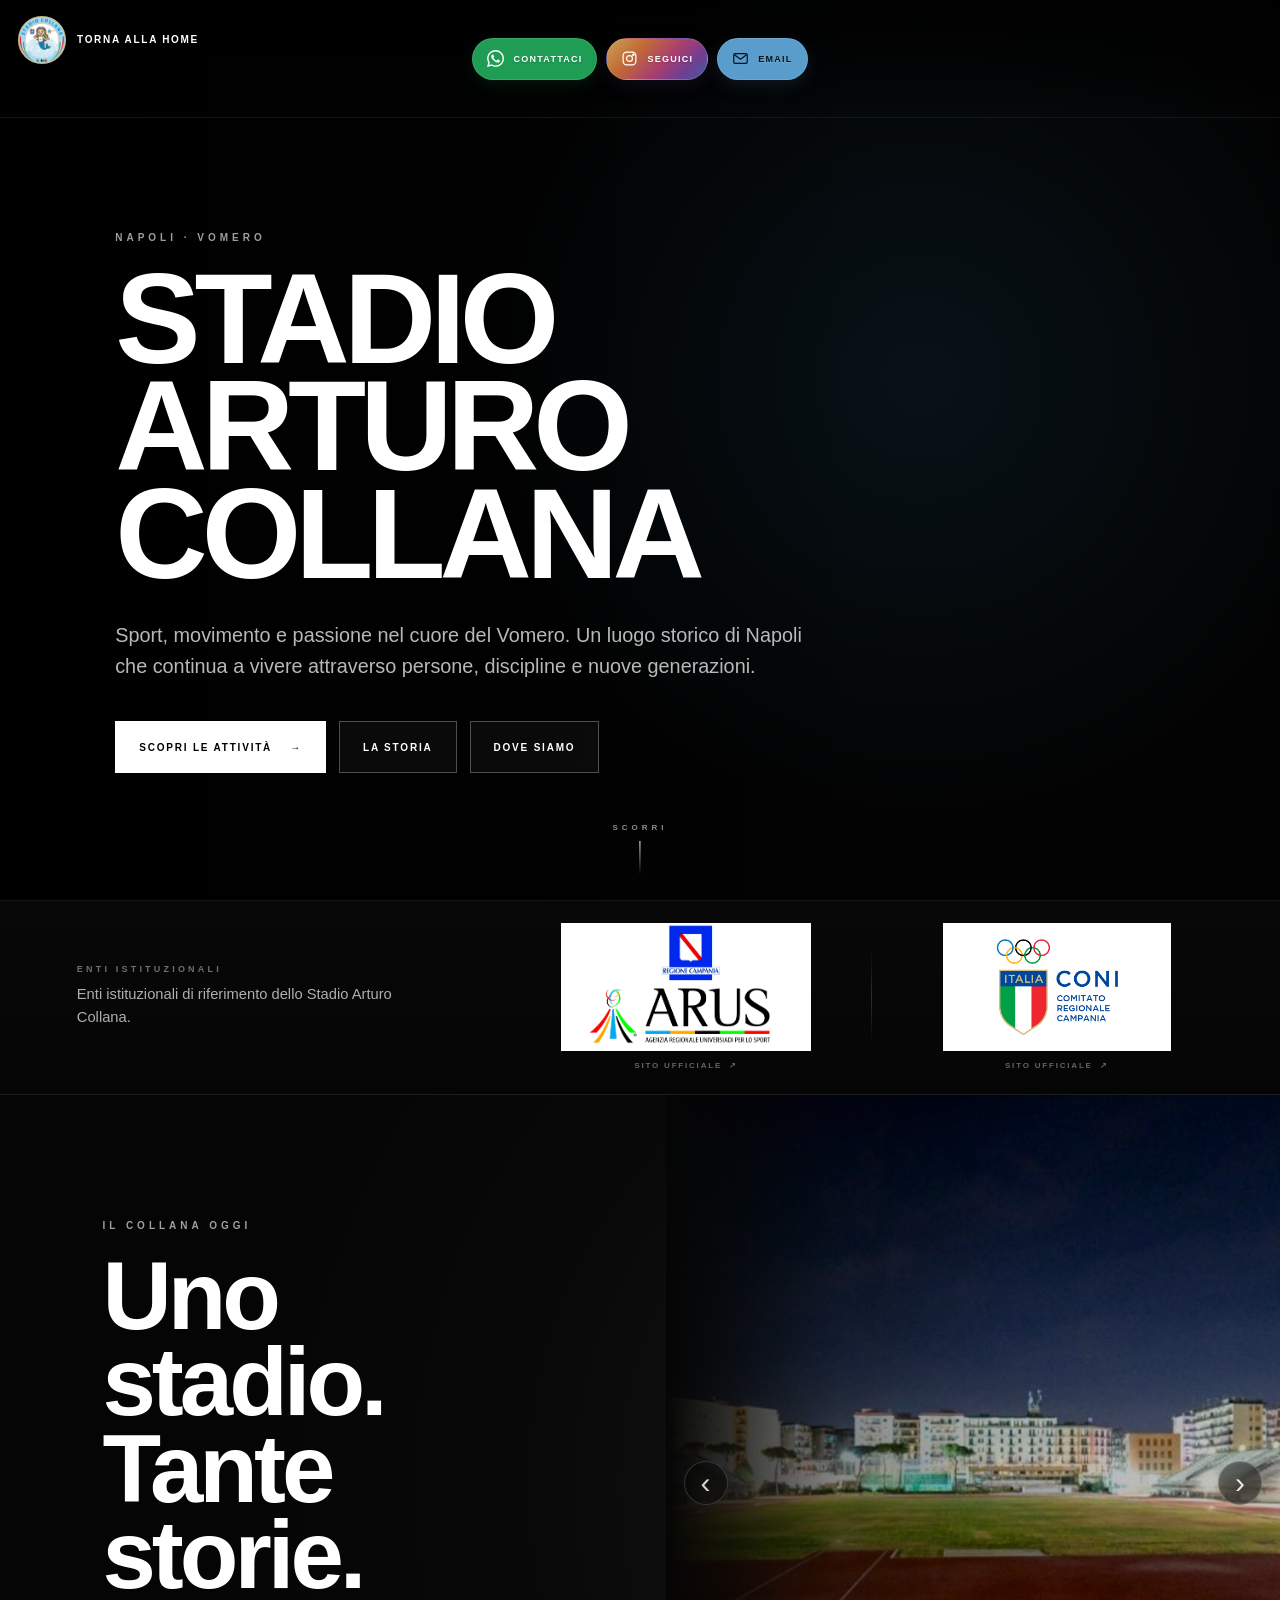
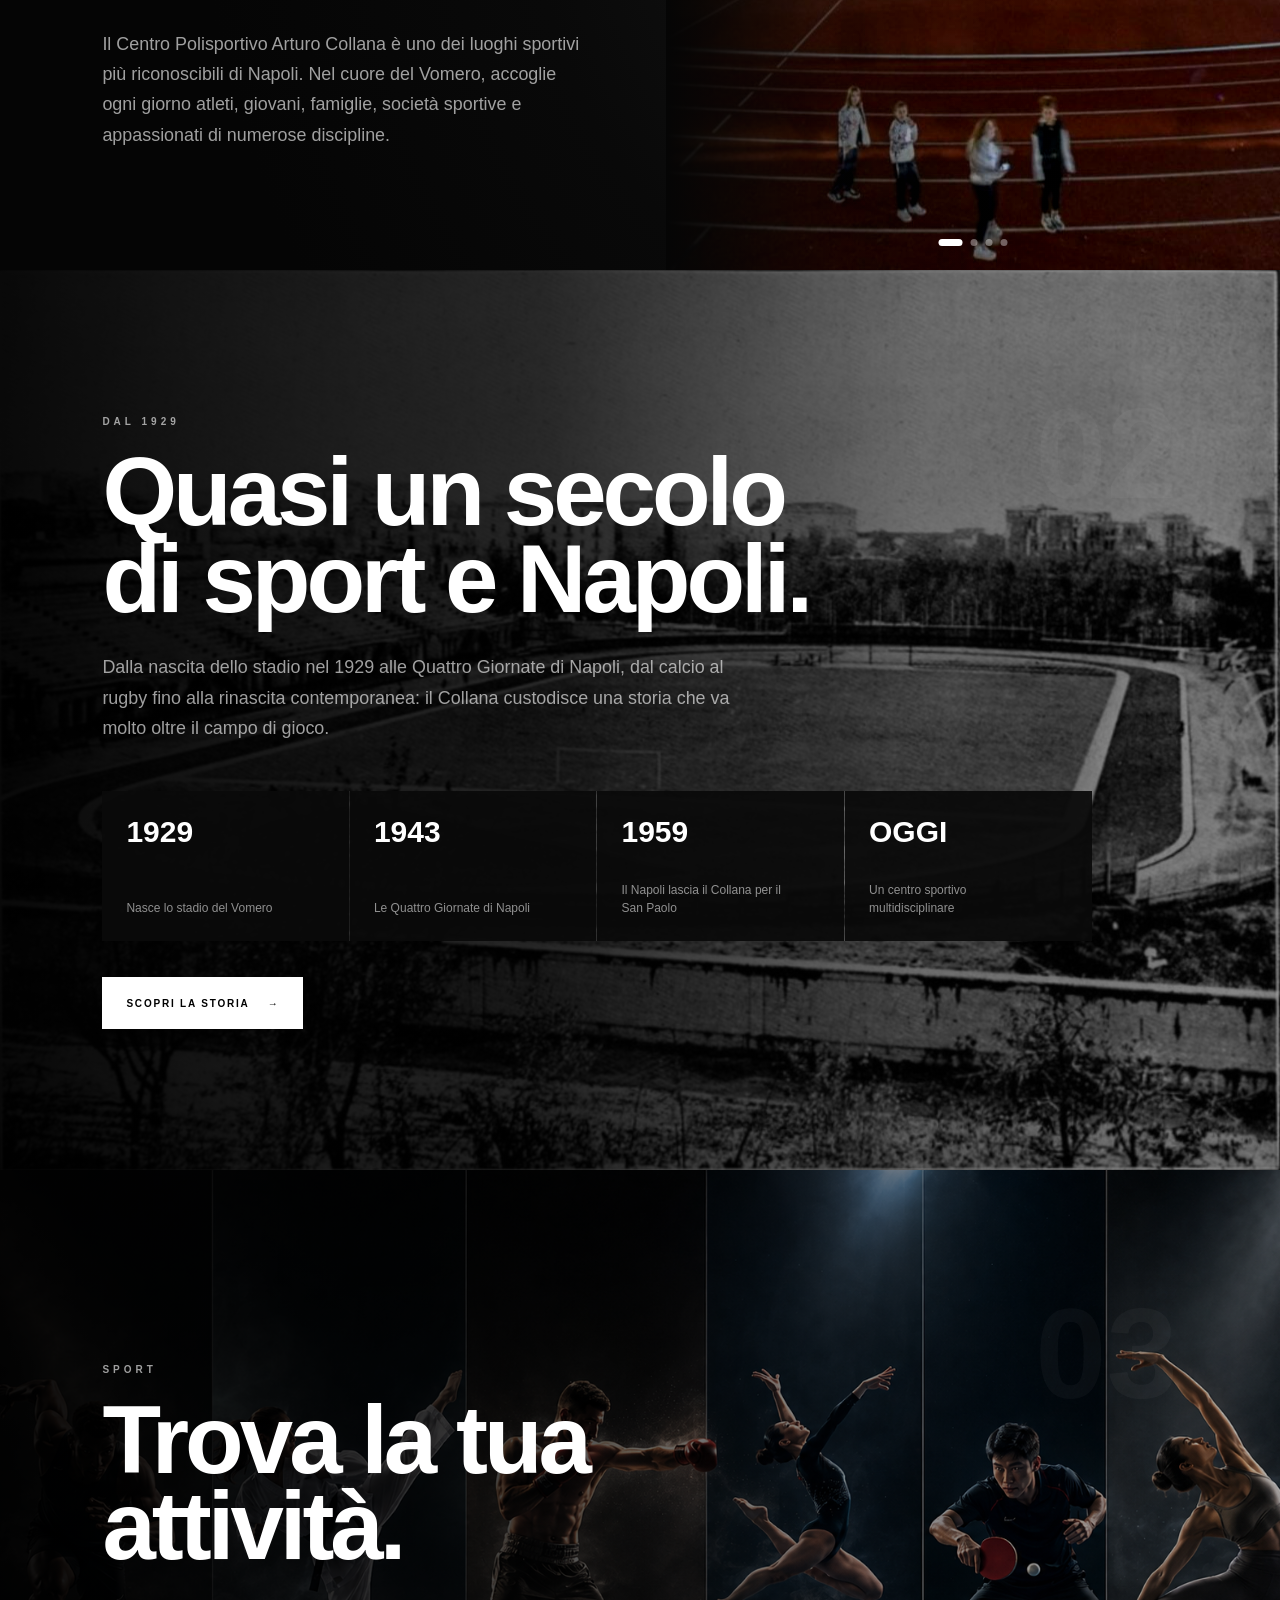
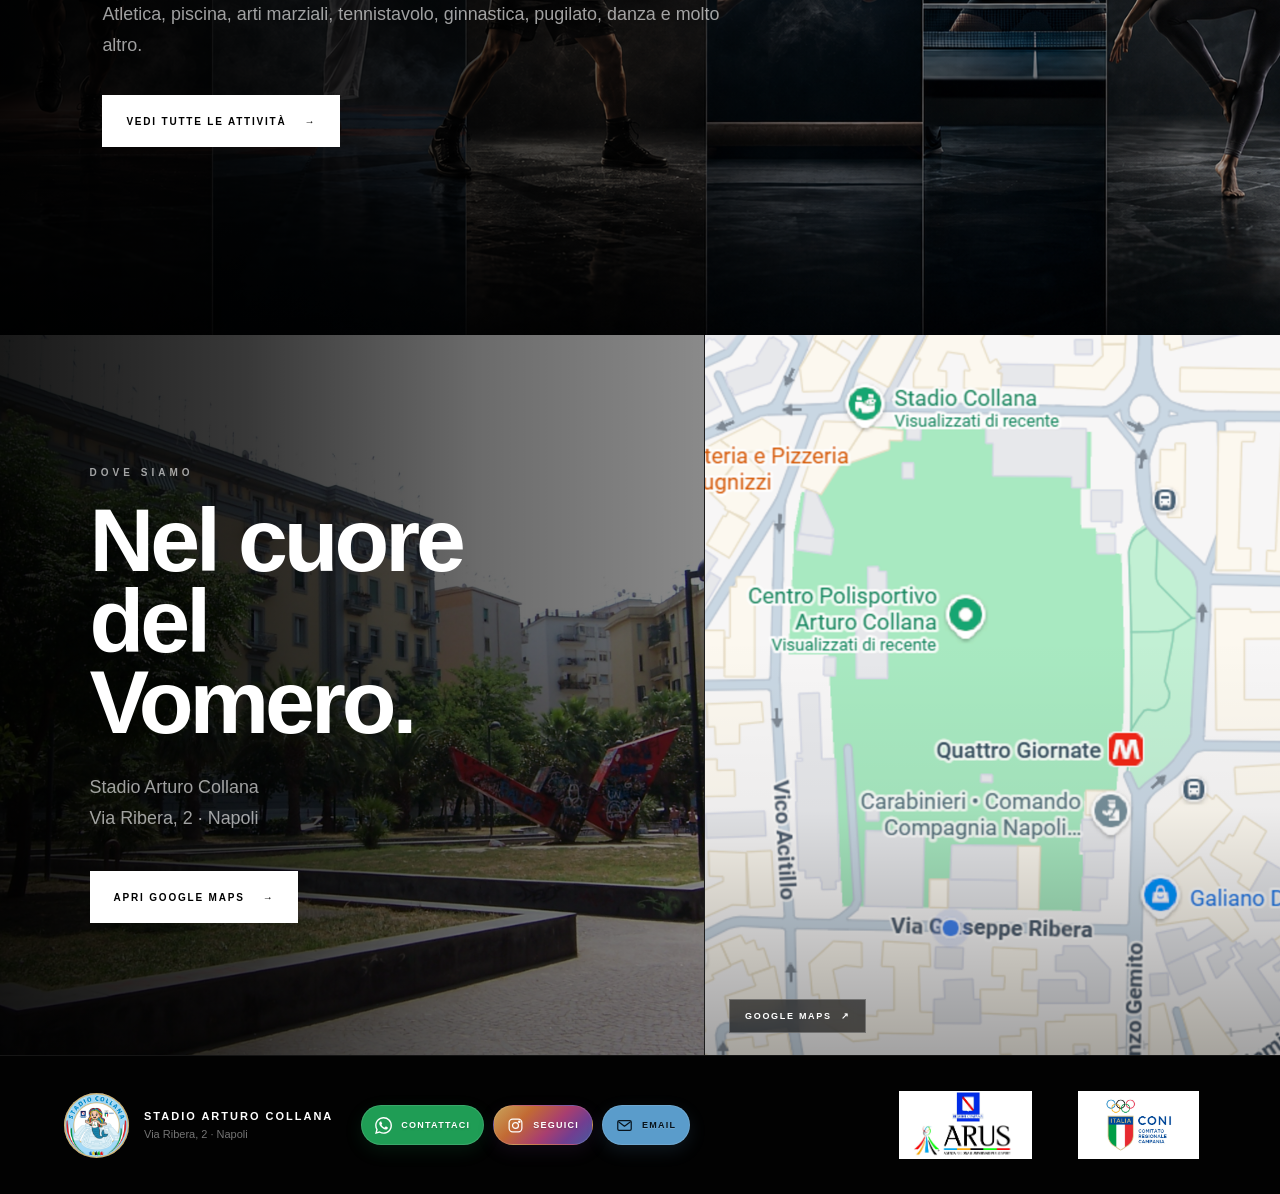
==== commit 99681039: "Creazione pagina storia Collana / apportazione modifiche tecniche pagina attivita.html - attivita.cs" ====
--- a/index.html
+++ b/index.html
@@ -17,6 +17,8 @@
         content="Stadio Arturo Collana di Napoli: attività sportive, storia, strutture, informazioni e contatti.">
 
     <link rel="stylesheet" href="home.css">
+
+    <script src="home.js" defer></script>
 </head>
 
 <body>
@@ -328,6 +330,103 @@
 
             </div>
 
+
+            <div
+                class="intro-carousel"
+                aria-label="Galleria fotografica dello Stadio Arturo Collana">
+
+                <div class="intro-carousel-track">
+
+                    <figure class="intro-slide active">
+
+                        <img
+                            src="collana_image1.jpg"
+                            alt="Stadio Arturo Collana oggi - foto 1">
+
+                    </figure>
+
+
+                    <figure class="intro-slide">
+
+                        <img
+                            src="collana_image2.jpg"
+                            alt="Stadio Arturo Collana oggi - foto 2"
+                            loading="lazy">
+
+                    </figure>
+
+
+                    <figure class="intro-slide">
+
+                        <img
+                            src="collana_image3.jpg"
+                            alt="Stadio Arturo Collana oggi - foto 3"
+                            loading="lazy">
+
+                    </figure>
+
+
+                    <figure class="intro-slide">
+
+                        <img
+                            src="collana_image4.jpg"
+                            alt="Stadio Arturo Collana oggi - foto 4"
+                            loading="lazy">
+
+                    </figure>
+
+                </div>
+
+
+                <button
+                    class="intro-carousel-arrow intro-carousel-prev"
+                    type="button"
+                    aria-label="Foto precedente">
+                    ‹
+                </button>
+
+
+                <button
+                    class="intro-carousel-arrow intro-carousel-next"
+                    type="button"
+                    aria-label="Foto successiva">
+                    ›
+                </button>
+
+
+                <div
+                    class="intro-carousel-dots"
+                    aria-label="Seleziona una foto">
+
+                    <button
+                        class="intro-carousel-dot active"
+                        type="button"
+                        aria-label="Vai alla foto 1"
+                        aria-current="true">
+                    </button>
+
+                    <button
+                        class="intro-carousel-dot"
+                        type="button"
+                        aria-label="Vai alla foto 2">
+                    </button>
+
+                    <button
+                        class="intro-carousel-dot"
+                        type="button"
+                        aria-label="Vai alla foto 3">
+                    </button>
+
+                    <button
+                        class="intro-carousel-dot"
+                        type="button"
+                        aria-label="Vai alla foto 4">
+                    </button>
+
+                </div>
+
+            </div>
+
         </section>
 
 
--- a/home.css
+++ b/home.css
@@ -918,6 +918,241 @@
 }
 
 
+.intro-section .section-copy {
+    max-width: 48%;
+
+    padding-right: 38px;
+}
+
+
+.intro-carousel {
+    position: absolute;
+
+    top: 0;
+    right: 0;
+
+    width: 48%;
+    height: 100%;
+
+    overflow: hidden;
+
+    background: #080808;
+}
+
+
+.intro-carousel-track {
+    position: absolute;
+
+    inset: 0;
+}
+
+
+.intro-slide {
+    position: absolute;
+
+    inset: 0;
+
+    margin: 0;
+
+    opacity: 0;
+
+    visibility: hidden;
+
+    transition:
+        opacity 0.75s ease,
+        visibility 0.75s ease;
+}
+
+
+.intro-slide.active {
+    opacity: 1;
+
+    visibility: visible;
+}
+
+
+.intro-slide img {
+    width: 100%;
+    height: 100%;
+
+    display: block;
+
+    object-fit: cover;
+    object-position: center;
+
+    filter:
+        brightness(0.78)
+        contrast(1.05);
+
+    transform:
+        scale(1.015);
+
+    transition:
+        transform 5s ease;
+}
+
+
+.intro-slide.active img {
+    transform:
+        scale(1.045);
+}
+
+
+.intro-carousel::after {
+    content: "";
+
+    position: absolute;
+
+    inset: 0;
+
+    z-index: 2;
+
+    background:
+        linear-gradient(
+            90deg,
+            #050505 0%,
+            rgba(5, 5, 5, 0.78) 10%,
+            rgba(5, 5, 5, 0.30) 28%,
+            rgba(5, 5, 5, 0.05) 55%,
+            rgba(5, 5, 5, 0) 100%
+        );
+
+    pointer-events: none;
+}
+
+
+.intro-carousel-arrow {
+    position: absolute;
+
+    top: 50%;
+
+    z-index: 4;
+
+    width: 44px;
+    height: 44px;
+
+    display: grid;
+
+    place-items: center;
+
+    border:
+        1px solid rgba(255, 255, 255, 0.20);
+
+    border-radius: 50%;
+
+    background:
+        rgba(0, 0, 0, 0.48);
+
+    backdrop-filter:
+        blur(8px);
+
+    -webkit-backdrop-filter:
+        blur(8px);
+
+    color: #fff;
+
+    font-size: 30px;
+
+    line-height: 1;
+
+    cursor: pointer;
+
+    opacity: 0.82;
+
+    transform:
+        translateY(-50%);
+
+    transition:
+        opacity 0.25s ease,
+        background 0.25s ease,
+        transform 0.25s ease;
+}
+
+
+.intro-carousel-prev {
+    left: 18px;
+}
+
+
+.intro-carousel-next {
+    right: 18px;
+}
+
+
+.intro-carousel-arrow:hover {
+    opacity: 1;
+
+    background:
+        rgba(0, 0, 0, 0.72);
+}
+
+
+.intro-carousel-prev:hover {
+    transform:
+        translateY(-50%)
+        translateX(-2px);
+}
+
+
+.intro-carousel-next:hover {
+    transform:
+        translateY(-50%)
+        translateX(2px);
+}
+
+
+.intro-carousel-dots {
+    position: absolute;
+
+    left: 50%;
+    bottom: 24px;
+
+    z-index: 4;
+
+    display: flex;
+
+    align-items: center;
+
+    justify-content: center;
+
+    gap: 8px;
+
+    transform:
+        translateX(-50%);
+}
+
+
+.intro-carousel-dot {
+    width: 7px;
+    height: 7px;
+
+    padding: 0;
+
+    border: 0;
+
+    border-radius: 50%;
+
+    background:
+        rgba(255, 255, 255, 0.38);
+
+    cursor: pointer;
+
+    transition:
+        width 0.25s ease,
+        border-radius 0.25s ease,
+        background 0.25s ease;
+}
+
+
+.intro-carousel-dot.active {
+    width: 24px;
+
+    border-radius: 999px;
+
+    background: #fff;
+}
+
+
 /* =========================================================
    STORIA
 ========================================================= */
@@ -1989,3 +2224,279 @@
 
     pointer-events: none;
 }
+
+/* =========================================================
+   MOBILE — POSIZIONE "TORNA ALLA HOME"
+   Il logo resta in alto a sinistra; il testo passa sotto
+   al logo per non sovrapporsi ai pulsanti di contatto.
+========================================================= */
+
+@media (max-width: 650px) {
+
+    .global-home-link {
+        top:
+            max(9px, env(safe-area-inset-top));
+
+        left:
+            max(9px, env(safe-area-inset-left));
+
+        width: 78px;
+
+        flex-direction: column;
+
+        align-items: center;
+
+        justify-content: flex-start;
+
+        gap: 4px;
+    }
+
+
+    .global-home-link img {
+        width: 38px;
+        height: 38px;
+    }
+
+
+    .global-home-link span {
+        width: 78px;
+        max-width: 78px;
+
+        overflow: hidden;
+
+        font-size: 6.5px;
+
+        line-height: 1.15;
+
+        letter-spacing: 0.75px;
+
+        text-align: center;
+
+        white-space: nowrap;
+    }
+
+
+    .global-home-link.home-label-hidden {
+        gap: 0;
+    }
+
+
+    .global-home-link.home-label-hidden span {
+        width: 0;
+        max-width: 0;
+
+        opacity: 0;
+
+        transform:
+            translateY(-4px);
+
+        pointer-events: none;
+    }
+}
+
+/* =========================================================
+   MOBILE — HOME LINK COMPATTO
+   Evita qualsiasi sovrapposizione con i pulsanti contatto.
+========================================================= */
+
+@media (max-width: 650px) {
+
+    .global-home-link {
+        top:
+            max(8px, env(safe-area-inset-top));
+
+        left:
+            max(8px, env(safe-area-inset-left));
+
+        width: 46px;
+
+        flex-direction: column;
+
+        align-items: center;
+
+        justify-content: flex-start;
+
+        gap: 3px;
+    }
+
+
+    .global-home-link img {
+        width: 34px;
+        height: 34px;
+    }
+
+
+    .global-home-link span {
+        width: 46px;
+        max-width: 46px;
+
+        overflow: hidden;
+
+        font-size: 6px;
+
+        line-height: 1.05;
+
+        letter-spacing: 0.45px;
+
+        text-align: center;
+
+        white-space: normal;
+
+        text-wrap: balance;
+    }
+
+
+    .global-home-link.home-label-hidden {
+        gap: 0;
+    }
+
+
+    .global-home-link.home-label-hidden span {
+        width: 0;
+        max-width: 0;
+
+        opacity: 0;
+
+        transform:
+            translateY(-3px);
+
+        pointer-events: none;
+    }
+}
+
+/* =========================================================
+   MOBILE — LOGHI ISTITUZIONALI STESSA DIMENSIONE
+========================================================= */
+
+@media (max-width: 650px) {
+
+    .institutional-partner-logo {
+        width:
+            min(255px, 82vw);
+
+        height: 116px;
+
+        padding:
+            8px 12px;
+
+        box-sizing: border-box;
+
+        overflow: hidden;
+
+        background: #fff;
+    }
+
+
+    .institutional-partner-logo img {
+        width: 100%;
+        height: 100%;
+
+        object-fit: contain;
+        object-position: center;
+
+        transform: none;
+    }
+
+
+    .institutional-partner:hover
+    .institutional-partner-logo img {
+        transform: none;
+    }
+}
+
+/* =========================================================
+   RESPONSIVE — FOTO "IL COLLANA OGGI"
+========================================================= */
+
+@media (max-width: 900px) {
+
+    .intro-section {
+        display: block;
+
+        padding-bottom: 0;
+    }
+
+
+    .intro-section .section-copy {
+        max-width: 100%;
+
+        padding-right: 0;
+    }
+
+
+    .intro-carousel {
+        position: relative;
+
+        top: auto;
+        right: auto;
+
+        width:
+            calc(100% + 16vw);
+
+        height: 430px;
+
+        margin:
+            65px -8vw 0;
+    }
+
+
+    .intro-carousel::after {
+        background:
+            linear-gradient(
+                to bottom,
+                #050505 0%,
+                rgba(5, 5, 5, 0.22) 18%,
+                rgba(5, 5, 5, 0) 42%
+            );
+    }
+}
+
+
+@media (max-width: 650px) {
+
+    .intro-carousel {
+        height: 300px;
+
+        margin-top: 48px;
+    }
+
+
+    .intro-slide img {
+        object-position: center;
+    }
+
+
+    .intro-carousel-arrow {
+        width: 38px;
+        height: 38px;
+
+        font-size: 26px;
+    }
+
+
+    .intro-carousel-prev {
+        left: 12px;
+    }
+
+
+    .intro-carousel-next {
+        right: 12px;
+    }
+
+
+    .intro-carousel-dots {
+        bottom: 16px;
+    }
+}
+
+/* =========================================================
+   MOBILE — NASCONDI NUMERI DI SEZIONE
+========================================================= */
+
+@media (max-width: 650px) {
+
+    .section-number {
+        display: none !important;
+    }
+
+}
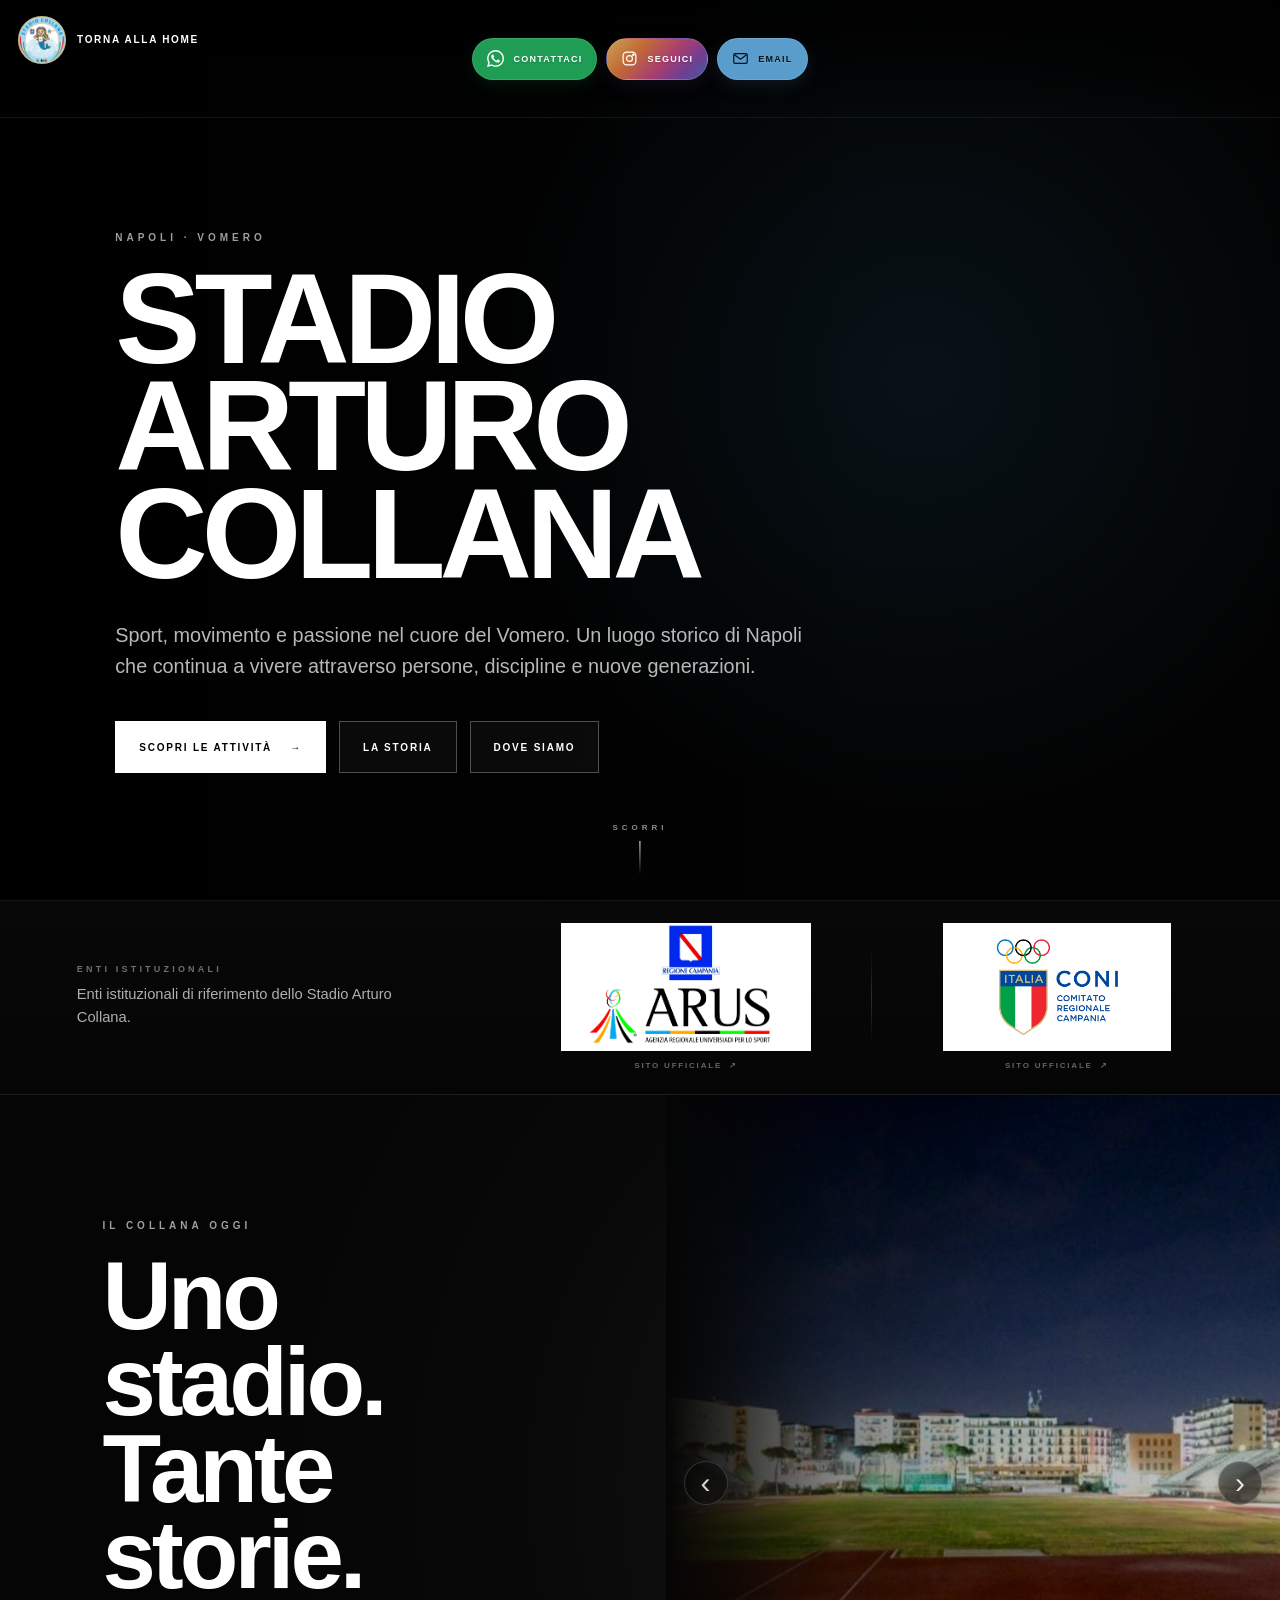
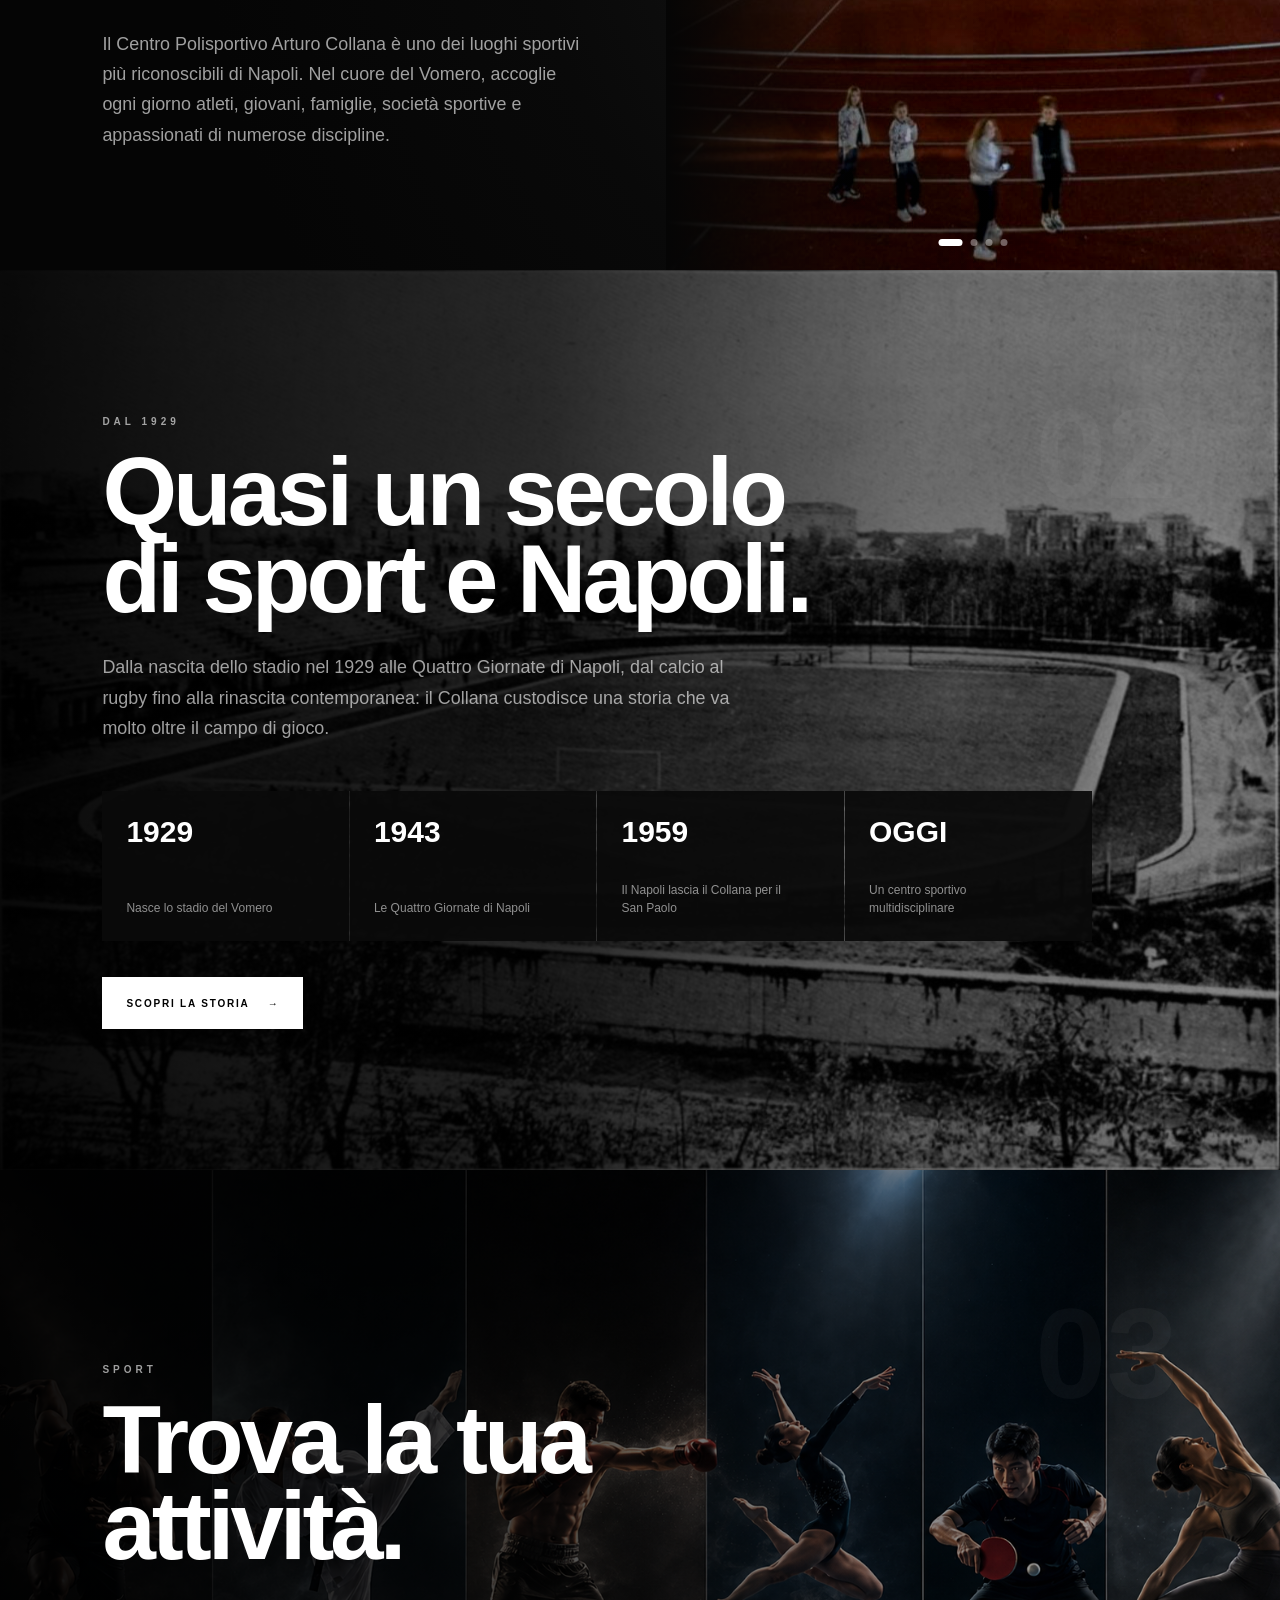
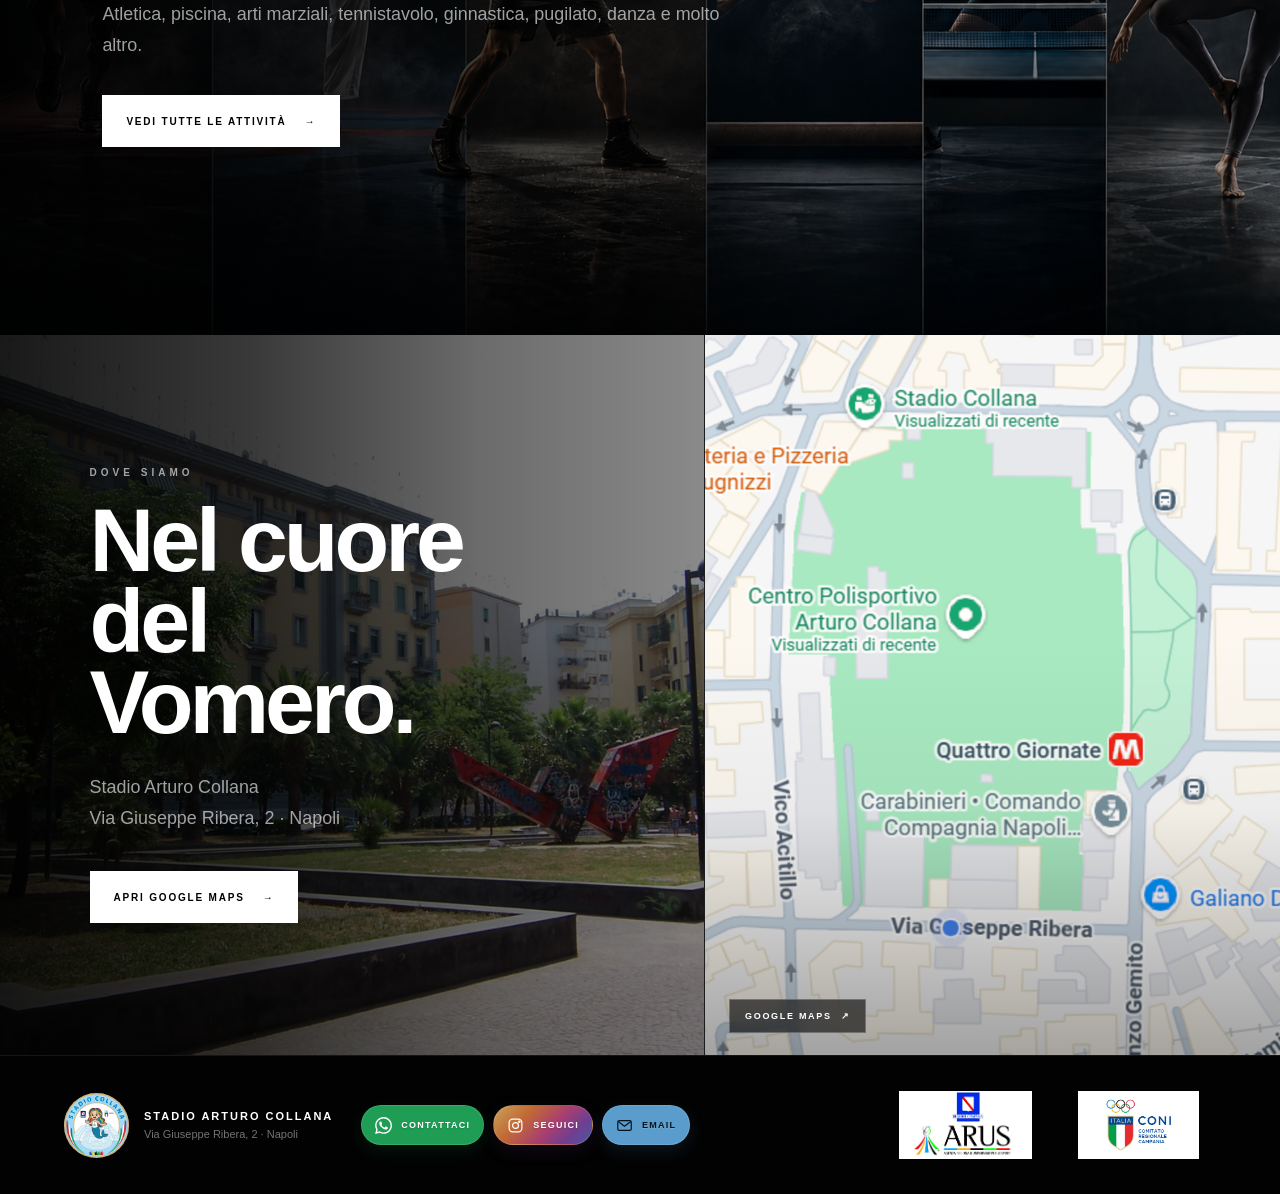
==== commit 7dfc5be7: "modifica foto tennistavolo / modifica indirizzo home" ====
--- a/index.html
+++ b/index.html
@@ -581,7 +581,7 @@
 
                     <p>
                         Stadio Arturo Collana<br>
-                        Via Ribera, 2 · Napoli
+                        Via Giuseppe Ribera, 2 · Napoli
                     </p>
 
                     <div class="location-actions">
@@ -643,7 +643,7 @@
                 </strong>
 
                 <span>
-                    Via Ribera, 2 · Napoli
+                    Via Giuseppe Ribera, 2 · Napoli
                 </span>
 
             </div>
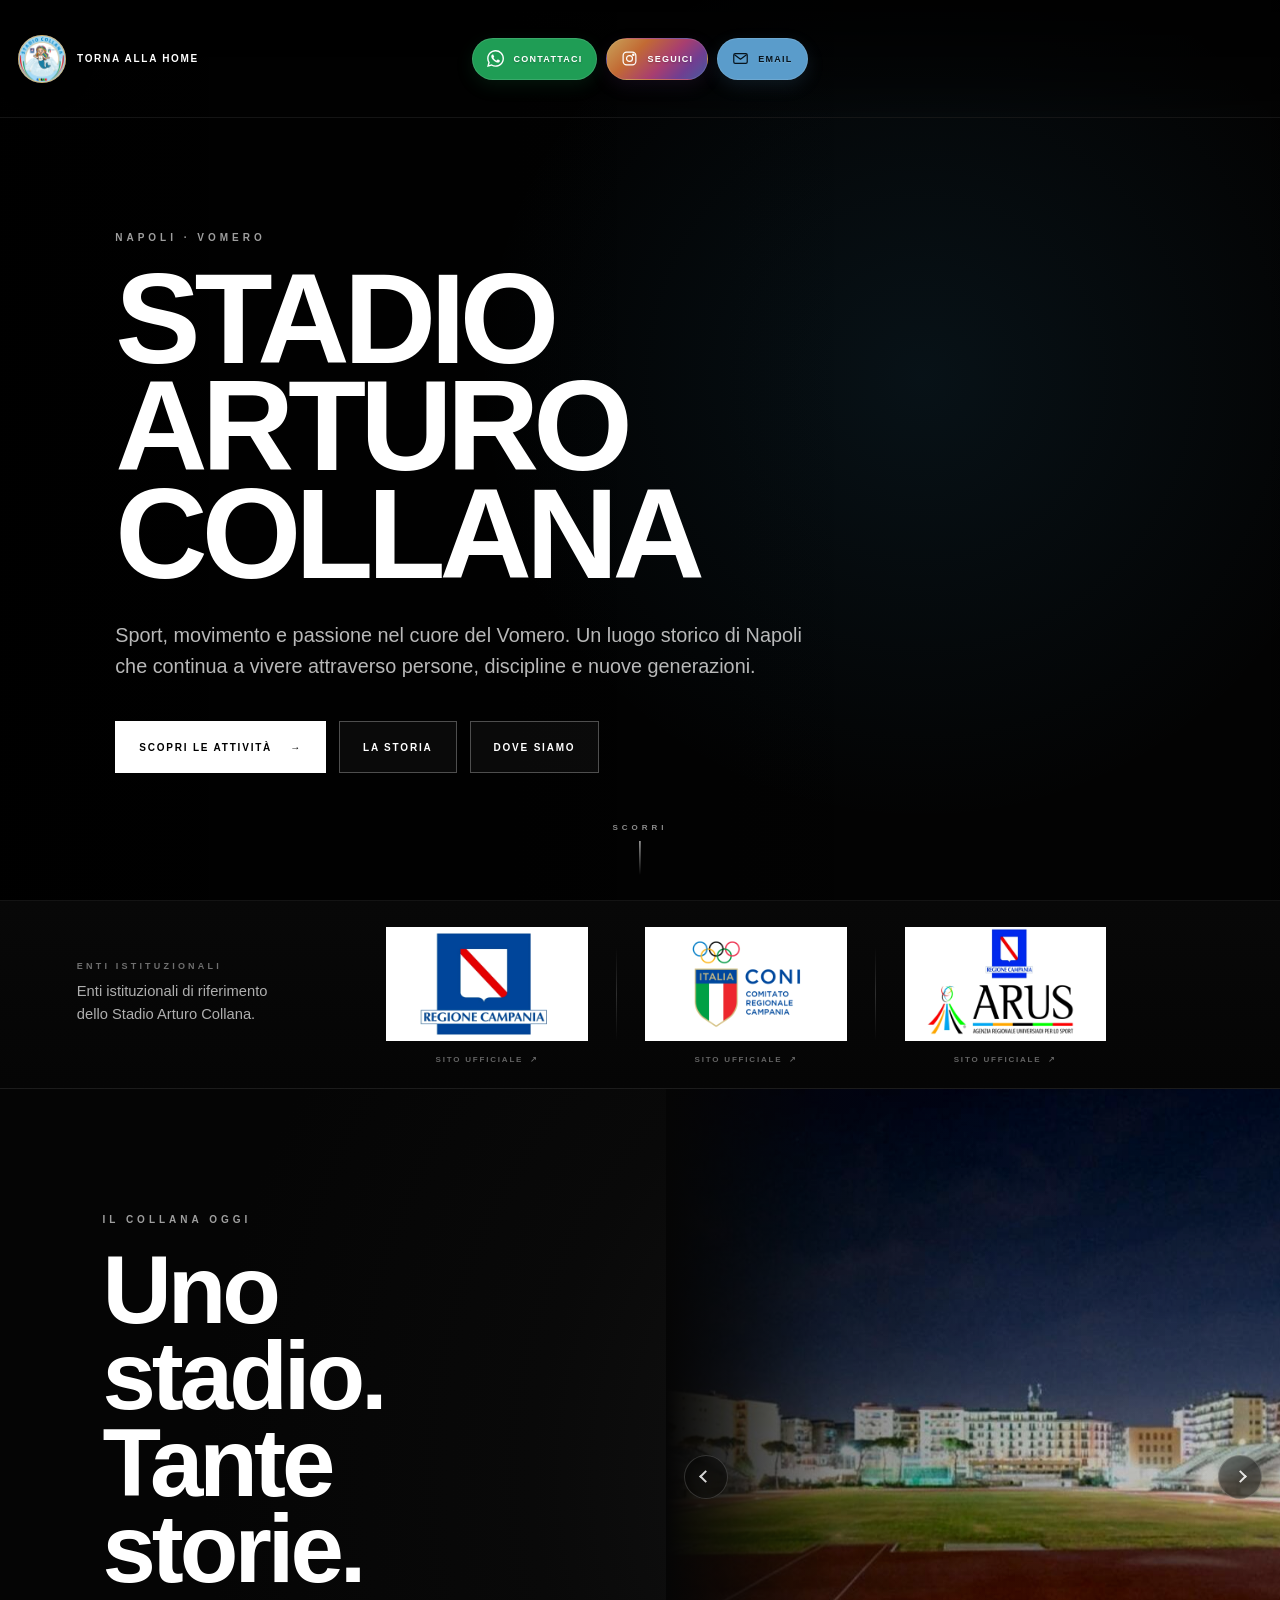
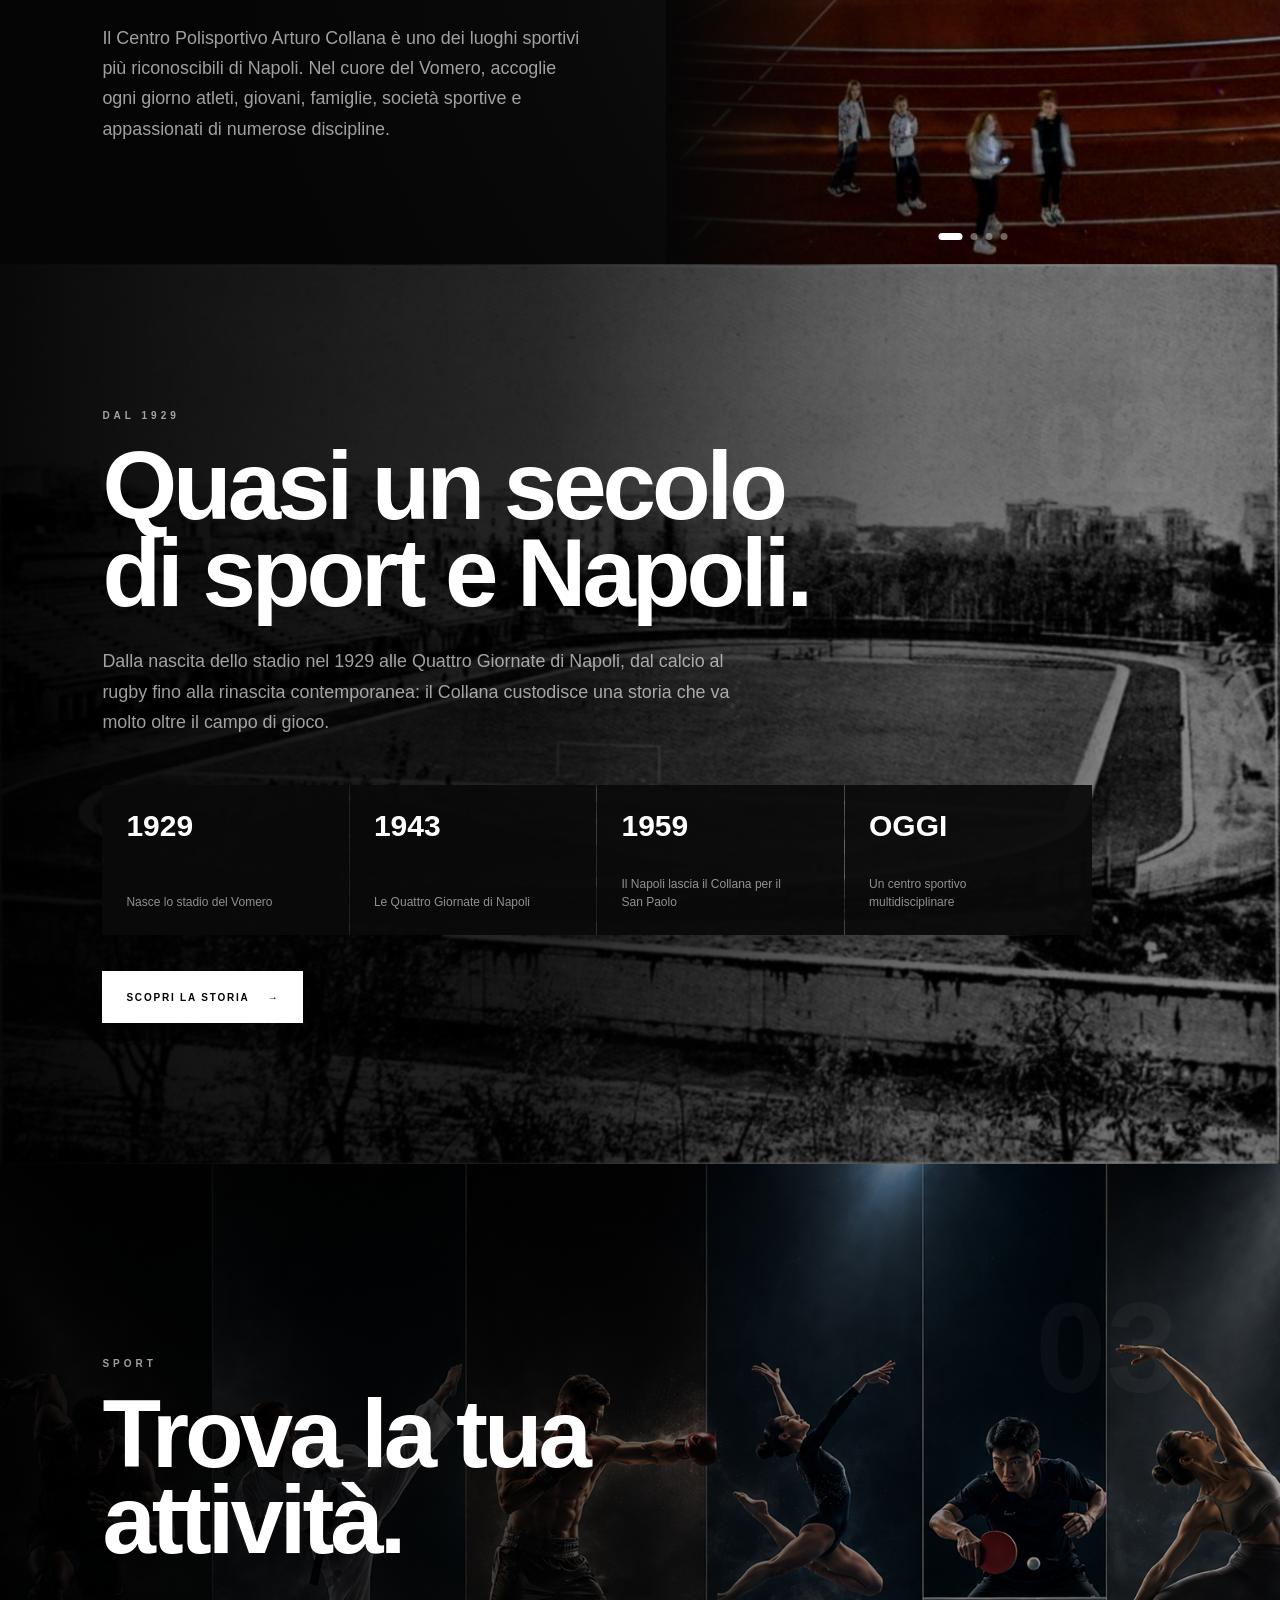
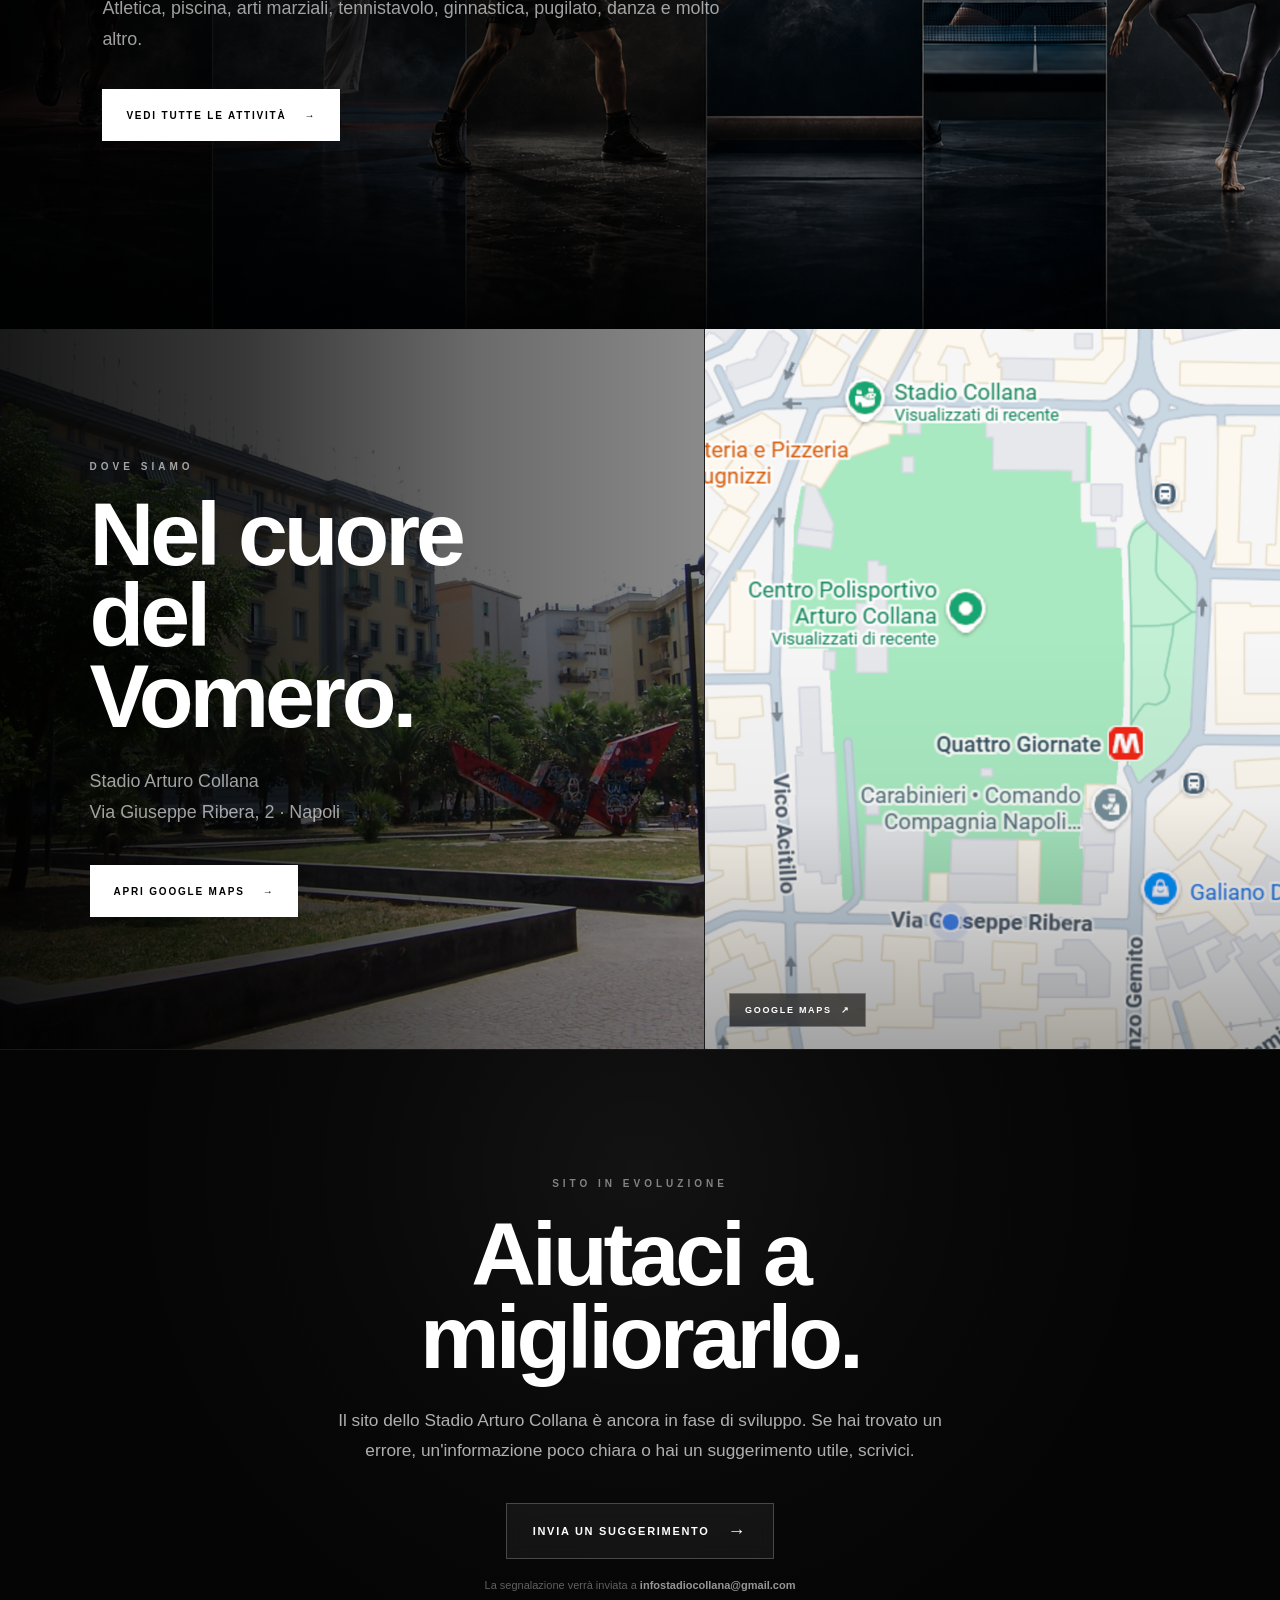
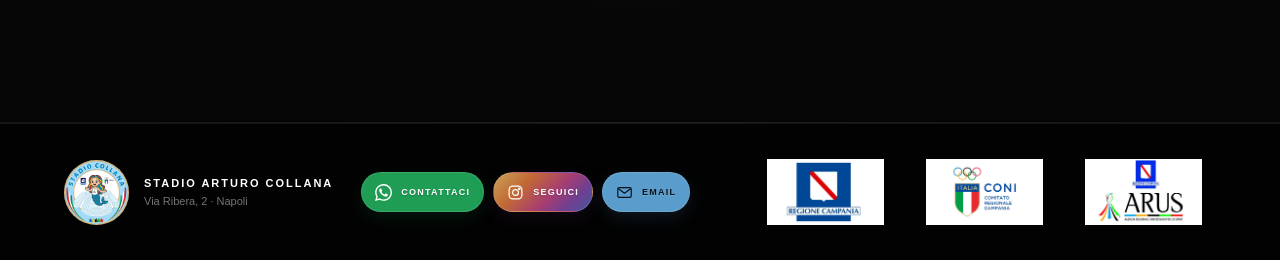
==== commit c9120567: "inizializzazione rullino staff ASD, aggiunta foto" ====
--- a/index.html
+++ b/index.html
@@ -241,6 +241,67 @@
                     class="institutional-links"
                     aria-label="Collegamenti agli enti istituzionali">
 
+                    <!-- REGIONE CAMPANIA -->
+                    <a
+                        class="institutional-partner"
+                        href="https://www.regione.campania.it/"
+                        target="_blank"
+                        rel="noopener noreferrer"
+                        aria-label="Visita il sito ufficiale Regione Campania">
+
+                        <span class="institutional-partner-logo">
+
+                            <img
+                                src="regionecampania-logo.jpg"
+                                alt="Regione Campania">
+
+                        </span>
+
+                        <span class="institutional-partner-action">
+                            Sito ufficiale
+                            <span aria-hidden="true">↗</span>
+                        </span>
+
+                    </a>
+
+
+                    <span
+                        class="institutional-divider"
+                        aria-hidden="true">
+                    </span>
+
+
+                    <!-- CONI CAMPANIA -->
+                    <a
+                        class="institutional-partner"
+                        href="https://campania.coni.it/"
+                        target="_blank"
+                        rel="noopener noreferrer"
+                        aria-label="Visita il sito ufficiale CONI Campania">
+
+                        <span class="institutional-partner-logo">
+
+                            <img
+                                src="logoconi.jpg"
+                                alt="CONI Comitato Regionale Campania">
+
+                        </span>
+
+                        <span class="institutional-partner-action">
+                            Sito ufficiale
+                            <span aria-hidden="true">↗</span>
+                        </span>
+
+                    </a>
+
+
+                    <span
+                        class="institutional-divider"
+                        aria-hidden="true">
+                    </span>
+
+
+                    <!-- ARUS -->
                     <a
                         class="institutional-partner"
                         href="https://arus.regione.campania.it/sito/"
@@ -253,35 +314,6 @@
                             <img
                                 src="logoarus.jpg"
                                 alt="ARUS - Agenzia Regionale Universiadi per lo Sport">
-
-                        </span>
-
-                        <span class="institutional-partner-action">
-                            Sito ufficiale
-                            <span aria-hidden="true">↗</span>
-                        </span>
-
-                    </a>
-
-
-                    <span
-                        class="institutional-divider"
-                        aria-hidden="true">
-                    </span>
-
-
-                    <a
-                        class="institutional-partner"
-                        href="https://campania.coni.it/"
-                        target="_blank"
-                        rel="noopener noreferrer"
-                        aria-label="Visita il sito ufficiale CONI Campania">
-
-                        <span class="institutional-partner-logo">
-
-                            <img
-                                src="logoconi.jpg"
-                                alt="CONI Comitato Regionale Campania">
 
                         </span>
 
@@ -622,6 +654,57 @@
 
         </section>
 
+
+        <!-- =====================================================
+             FEEDBACK SITO
+        ====================================================== -->
+        <section
+            class="home-section feedback-section"
+            id="feedback-sito">
+
+            <div class="feedback-inner">
+
+                <span class="section-label">
+                    SITO IN EVOLUZIONE
+                </span>
+
+                <h2>
+                    Aiutaci a<br>
+                    migliorarlo.
+                </h2>
+
+                <p>
+                    Il sito dello Stadio Arturo Collana è ancora in fase
+                    di sviluppo. Se hai trovato un errore, un'informazione
+                    poco chiara o hai un suggerimento utile, scrivici.
+                </p>
+
+                <a
+                    class="feedback-mail-button"
+                    href="mailto:infostadiocollana@gmail.com?subject=Suggerimento%20per%20il%20sito%20Stadio%20Arturo%20Collana&body=Ciao%2C%0A%0Avorrei%20lasciare%20un%20suggerimento%20per%20il%20sito%20dello%20Stadio%20Arturo%20Collana.%0A%0ATipo%20di%20segnalazione%3A%0A%5BErrore%20/%20Informazione%20mancante%20/%20Problema%20tecnico%20/%20Suggerimento%20/%20Altro%5D%0A%0APagina%20interessata%3A%0A%0ASegnalazione%3A%0A%0AGrazie.%0A"
+                    aria-label="Invia un suggerimento via email a infostadiocollana@gmail.com">
+
+                    <span>
+                        Invia un suggerimento
+                    </span>
+
+                    <span
+                        class="feedback-mail-arrow"
+                        aria-hidden="true">
+                        →
+                    </span>
+
+                </a>
+
+                <small class="feedback-mail-note">
+                    La segnalazione verrà inviata a
+                    <strong>infostadiocollana@gmail.com</strong>
+                </small>
+
+            </div>
+
+        </section>
+
     </main>
 
 
@@ -643,7 +726,7 @@
                 </strong>
 
                 <span>
-                    Via Giuseppe Ribera, 2 · Napoli
+                    Via Ribera, 2 · Napoli
                 </span>
 
             </div>
@@ -746,8 +829,41 @@
         </div>
 
 
-        <div class="footer-logos">
-
+        <div
+            class="footer-logos"
+            aria-label="Enti istituzionali">
+
+            <!-- REGIONE CAMPANIA -->
+            <a
+                class="footer-logo-link footer-logo-regione"
+                href="https://www.regione.campania.it/"
+                target="_blank"
+                rel="noopener noreferrer"
+                aria-label="Visita il sito ufficiale Regione Campania">
+
+                <img
+                    src="regionecampania-logo.jpg"
+                    alt="Regione Campania">
+
+            </a>
+
+
+            <!-- CONI CAMPANIA -->
+            <a
+                class="footer-logo-link footer-logo-coni"
+                href="https://campania.coni.it/"
+                target="_blank"
+                rel="noopener noreferrer"
+                aria-label="Visita il sito ufficiale CONI Campania">
+
+                <img
+                    src="logoconi.jpg"
+                    alt="CONI Campania">
+
+            </a>
+
+
+            <!-- ARUS -->
             <a
                 class="footer-logo-link footer-logo-arus"
                 href="https://arus.regione.campania.it/sito/"
@@ -758,20 +874,6 @@
                 <img
                     src="logoarus.jpg"
                     alt="ARUS">
-
-            </a>
-
-
-            <a
-                class="footer-logo-link footer-logo-coni"
-                href="https://campania.coni.it/"
-                target="_blank"
-                rel="noopener noreferrer"
-                aria-label="Visita il sito ufficiale CONI Campania">
-
-                <img
-                    src="logoconi.jpg"
-                    alt="CONI Campania">
 
             </a>
 
--- a/home.css
+++ b/home.css
@@ -629,8 +629,8 @@
     display: grid;
 
     grid-template-columns:
-        minmax(230px, 0.72fr)
-        minmax(520px, 1.28fr);
+        minmax(220px, 0.62fr)
+        minmax(720px, 1.38fr);
 
     align-items: center;
 
@@ -677,12 +677,14 @@
     grid-template-columns:
         minmax(0, 1fr)
         1px
+        minmax(0, 1fr)
+        1px
         minmax(0, 1fr);
 
     align-items: center;
 
     gap:
-        clamp(24px, 3vw, 46px);
+        clamp(18px, 2.2vw, 34px);
 
     margin-top: 0;
     margin-bottom: 0;
@@ -726,9 +728,9 @@
 
 .institutional-partner-logo {
     width:
-        min(295px, 100%);
-
-    height: 128px;
+        min(245px, 100%);
+
+    height: 122px;
 
     display: flex;
 
@@ -1702,9 +1704,9 @@
 
     .institutional-partner-logo {
         width:
-            min(275px, 100%);
-
-        height: 118px;
+            min(235px, 100%);
+
+        height: 112px;
     }
 
     .home-hero-content {
@@ -1871,9 +1873,9 @@
 
     .institutional-partner-logo {
         width:
-            min(255px, 82vw);
-
-        height: 108px;
+            min(235px, 80vw);
+
+        height: 102px;
     }
 
     .institutional-partner-action {
@@ -2500,3 +2502,657 @@
     }
 
 }
+
+/* =========================================================
+   CAROSELLO HOME — FRECCE PERFETTAMENTE CENTRATE
+   ---------------------------------------------------------
+   Sostituisce visivamente i caratteri ‹ › con chevron CSS,
+   così risultano centrati in modo identico nei due pulsanti.
+========================================================= */
+
+.intro-carousel-arrow {
+    padding: 0 !important;
+
+    display: flex !important;
+    align-items: center !important;
+    justify-content: center !important;
+
+    font-size: 0 !important;
+    line-height: 0 !important;
+}
+
+
+.intro-carousel-arrow::before {
+    content: "";
+
+    display: block;
+
+    width: 9px;
+    height: 9px;
+
+    border-top:
+        2px solid currentColor;
+
+    border-right:
+        2px solid currentColor;
+
+    box-sizing:
+        border-box;
+}
+
+
+.intro-carousel-prev::before {
+    transform:
+        rotate(-135deg);
+}
+
+
+.intro-carousel-next::before {
+    transform:
+        rotate(45deg);
+}
+
+
+@media (max-width: 650px) {
+
+    .intro-carousel-arrow::before {
+        width: 8px;
+        height: 8px;
+    }
+
+}
+
+/* =========================================================
+   FEEDBACK SITO
+========================================================= */
+
+.feedback-section {
+    position: relative;
+
+    display: flex;
+    align-items: center;
+    justify-content: center;
+
+    min-height: 68vh;
+
+    padding:
+        clamp(90px, 10vw, 150px)
+        clamp(28px, 7vw, 110px);
+
+    background:
+        radial-gradient(
+            circle at 50% 18%,
+            rgba(255, 255, 255, 0.055) 0%,
+            rgba(255, 255, 255, 0.015) 34%,
+            rgba(0, 0, 0, 0) 62%
+        ),
+        #050505;
+
+    border-top:
+        1px solid rgba(255, 255, 255, 0.07);
+
+    border-bottom:
+        1px solid rgba(255, 255, 255, 0.07);
+
+    overflow: hidden;
+}
+
+
+.feedback-inner {
+    width:
+        min(760px, 100%);
+
+    text-align: center;
+}
+
+
+.feedback-inner .section-label {
+    display: block;
+
+    margin-bottom: 24px;
+
+    color:
+        rgba(255, 255, 255, 0.48);
+}
+
+
+.feedback-inner h2 {
+    margin:
+        0 0 28px;
+
+    font-size:
+        clamp(54px, 7vw, 104px);
+
+    line-height:
+        0.92;
+
+    letter-spacing:
+        -4px;
+
+    font-weight:
+        800;
+}
+
+
+.feedback-inner > p {
+    max-width: 650px;
+
+    margin:
+        0 auto 38px;
+
+    font-size:
+        clamp(16px, 1.35vw, 20px);
+
+    line-height:
+        1.7;
+
+    color:
+        rgba(255, 255, 255, 0.68);
+}
+
+
+.feedback-mail-button {
+    display: inline-flex;
+
+    align-items: center;
+    justify-content: center;
+
+    gap: 18px;
+
+    min-height: 56px;
+
+    padding:
+        0 26px;
+
+    border:
+        1px solid rgba(255, 255, 255, 0.22);
+
+    background:
+        rgba(255, 255, 255, 0.055);
+
+    color:
+        #fff;
+
+    text-decoration: none;
+
+    font-size: 11px;
+    font-weight: 800;
+
+    letter-spacing: 1.7px;
+
+    text-transform: uppercase;
+
+    backdrop-filter:
+        blur(10px);
+
+    -webkit-backdrop-filter:
+        blur(10px);
+
+    transition:
+        background 0.25s ease,
+        color 0.25s ease,
+        border-color 0.25s ease,
+        transform 0.25s ease;
+}
+
+
+.feedback-mail-button:hover {
+    background:
+        #fff;
+
+    color:
+        #000;
+
+    border-color:
+        #fff;
+
+    transform:
+        translateY(-2px);
+}
+
+
+.feedback-mail-arrow {
+    font-size: 18px;
+
+    line-height: 1;
+
+    transition:
+        transform 0.25s ease;
+}
+
+
+.feedback-mail-button:hover
+.feedback-mail-arrow {
+    transform:
+        translateX(4px);
+}
+
+
+.feedback-mail-note {
+    display: block;
+
+    margin-top: 18px;
+
+    font-size: 11px;
+
+    line-height: 1.55;
+
+    color:
+        rgba(255, 255, 255, 0.36);
+}
+
+
+.feedback-mail-note strong {
+    color:
+        rgba(255, 255, 255, 0.58);
+
+    font-weight: 600;
+}
+
+
+@media (max-width: 700px) {
+
+    .feedback-section {
+        min-height: auto;
+
+        padding:
+            90px 26px;
+    }
+
+
+    .feedback-inner h2 {
+        font-size:
+            clamp(48px, 15vw, 68px);
+
+        letter-spacing:
+            -2.5px;
+    }
+
+
+    .feedback-inner > p {
+        margin-bottom:
+            30px;
+
+        font-size:
+            15px;
+
+        line-height:
+            1.65;
+    }
+
+
+    .feedback-mail-button {
+        width:
+            100%;
+
+        min-height:
+            54px;
+
+        padding:
+            0 20px;
+    }
+
+
+    .feedback-mail-note {
+        max-width:
+            290px;
+
+        margin:
+            16px auto 0;
+    }
+
+}
+
+/* =========================================================
+   HEADER — ALLINEAMENTO "TORNA ALLA HOME" CON I CONTATTI
+   ---------------------------------------------------------
+   Il blocco fisso con logo Collana + testo viene centrato
+   verticalmente sulla stessa linea dei pulsanti Contattaci,
+   Seguici ed Email.
+========================================================= */
+
+@media (min-width: 901px) {
+
+    .global-home-link {
+        top:
+            35px;
+    }
+
+}
+
+
+@media (min-width: 651px) and (max-width: 900px) {
+
+    .global-home-link {
+        top:
+            24px;
+    }
+
+}
+
+/* =========================================================
+   FOOTER — REGIONE CAMPANIA + CONI CAMPANIA + ARUS
+   Ordine: Regione Campania → CONI Campania → ARUS
+========================================================= */
+
+.footer-logos {
+    gap:
+        14px;
+}
+
+
+.footer-logo-regione,
+.footer-logo-coni,
+.footer-logo-arus {
+    width:
+        145px;
+
+    height:
+        66px;
+}
+
+
+.footer-logo-regione img,
+.footer-logo-coni img,
+.footer-logo-arus img {
+    width:
+        100%;
+
+    height:
+        100%;
+
+    object-fit:
+        contain;
+
+    object-position:
+        center;
+}
+
+
+@media (max-width: 900px) {
+
+    .footer-logos {
+        justify-content:
+            center;
+    }
+
+}
+
+
+@media (max-width: 650px) {
+
+    .footer-logos {
+        display:
+            flex;
+
+        flex-wrap:
+            nowrap;
+
+        justify-content:
+            center;
+
+        gap:
+            8px;
+    }
+
+
+    .footer-logo-regione,
+    .footer-logo-coni,
+    .footer-logo-arus {
+        width:
+            min(29vw, 112px);
+
+        height:
+            54px;
+    }
+
+}
+
+/* =========================================================
+   MOBILE — FOOTER COMPLETAMENTE VISIBILE
+   ---------------------------------------------------------
+   Evita che la parte finale del sito venga tagliata sui
+   telefoni e mantiene tutti e tre i loghi istituzionali.
+========================================================= */
+
+@media (max-width: 650px) {
+
+    .site-footer {
+        position:
+            relative;
+
+        z-index:
+            5;
+
+        display:
+            flex !important;
+
+        flex-direction:
+            column;
+
+        align-items:
+            center;
+
+        justify-content:
+            flex-start;
+
+        width:
+            100%;
+
+        min-height:
+            auto !important;
+
+        height:
+            auto !important;
+
+        overflow:
+            visible !important;
+
+        gap:
+            20px;
+
+        padding:
+            32px 18px
+            calc(34px + env(safe-area-inset-bottom));
+
+        box-sizing:
+            border-box;
+
+        background:
+            #020202;
+
+        text-align:
+            center;
+
+        visibility:
+            visible !important;
+
+        opacity:
+            1 !important;
+    }
+
+
+    .footer-brand {
+        width:
+            100%;
+
+        justify-content:
+            center;
+    }
+
+
+    .footer-contacts {
+        width:
+            100%;
+
+        max-width:
+            360px;
+
+        justify-content:
+            center;
+
+        margin-left:
+            0;
+
+        gap:
+            7px;
+    }
+
+
+    .footer-logos {
+        display:
+            grid !important;
+
+        grid-template-columns:
+            repeat(3, minmax(0, 1fr));
+
+        align-items:
+            center;
+
+        justify-items:
+            center;
+
+        width:
+            100%;
+
+        max-width:
+            360px;
+
+        gap:
+            8px;
+
+        margin:
+            2px auto 0;
+
+        overflow:
+            visible;
+    }
+
+
+    .footer-logo-regione,
+    .footer-logo-coni,
+    .footer-logo-arus {
+        width:
+            100% !important;
+
+        max-width:
+            108px;
+
+        min-width:
+            0;
+
+        height:
+            54px !important;
+
+        overflow:
+            visible;
+    }
+
+
+    .footer-logo-regione img,
+    .footer-logo-coni img,
+    .footer-logo-arus img {
+        display:
+            block;
+
+        width:
+            100%;
+
+        height:
+            100%;
+
+        object-fit:
+            contain;
+
+        object-position:
+            center;
+    }
+
+}
+
+/* =========================================================
+   MOBILE — ALLINEAMENTO LOGO "TORNA ALLA HOME"
+   ---------------------------------------------------------
+   Centra verticalmente il blocco logo + testo sulla stessa
+   linea dei pulsanti Contattaci / Seguici / Email.
+========================================================= */
+
+@media (max-width: 650px) {
+
+    .global-home-link {
+        top:
+            max(20px, env(safe-area-inset-top)) !important;
+    }
+
+}
+
+/* =========================================================
+   MOBILE — LOGO HOME ALLINEATO AI BUTTON
+   ---------------------------------------------------------
+   Il SOLO logo viene portato sulla stessa asse verticale
+   dei pulsanti Contattaci / Seguici / Email.
+   "Torna alla Home" resta sotto al logo.
+========================================================= */
+
+@media (max-width: 650px) {
+
+    .global-home-link {
+        top:
+            max(28px, env(safe-area-inset-top)) !important;
+
+        width:
+            46px !important;
+
+        flex-direction:
+            column !important;
+
+        align-items:
+            center !important;
+
+        justify-content:
+            flex-start !important;
+
+        gap:
+            3px !important;
+    }
+
+
+    .global-home-link img {
+        display:
+            block;
+
+        width:
+            34px !important;
+
+        height:
+            34px !important;
+
+        flex:
+            0 0 34px;
+    }
+
+
+    .global-home-link span {
+        display:
+            block;
+
+        width:
+            46px !important;
+
+        max-width:
+            46px !important;
+
+        margin:
+            0;
+
+        text-align:
+            center;
+
+        line-height:
+            1.05;
+
+        white-space:
+            normal;
+    }
+
+}
